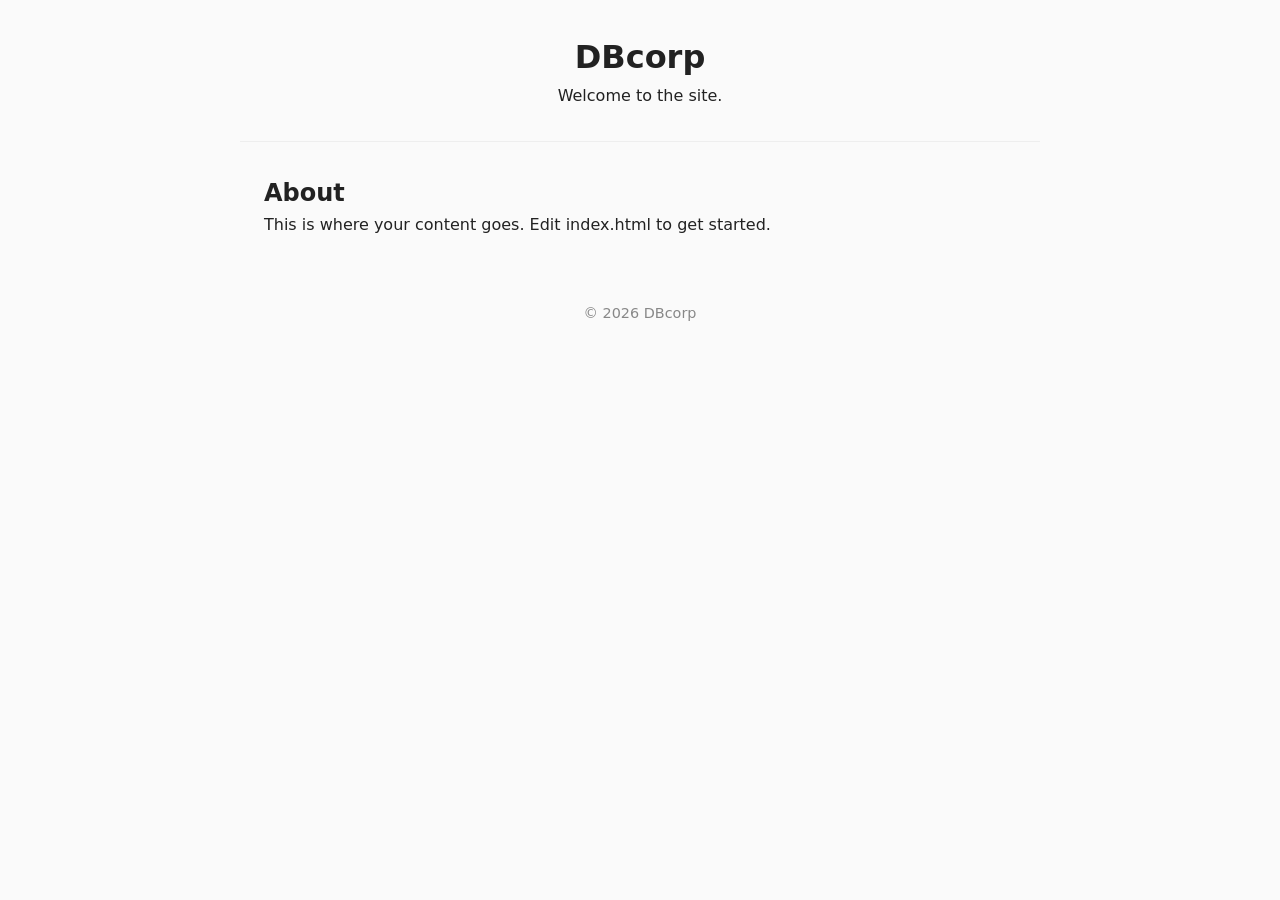
==== index.html @ d7e611d2 "Initial site scaffold" ====
<!DOCTYPE html>
<html lang="en">
<head>
  <meta charset="UTF-8">
  <meta name="viewport" content="width=device-width, initial-scale=1.0">
  <title>DBcorp</title>
  <link rel="stylesheet" href="style.css">
</head>
<body>
  <header>
    <h1>DBcorp</h1>
    <p>Welcome to the site.</p>
  </header>

  <main>
    <section>
      <h2>About</h2>
      <p>This is where your content goes. Edit index.html to get started.</p>
    </section>
  </main>

  <footer>
    <p>&copy; 2026 DBcorp</p>
  </footer>

  <script src="script.js"></script>
</body>
</html>
---- style.css ----
* {
  box-sizing: border-box;
  margin: 0;
  padding: 0;
}

body {
  font-family: system-ui, -apple-system, sans-serif;
  line-height: 1.6;
  color: #222;
  background: #fafafa;
}

header, main, footer {
  max-width: 800px;
  margin: 0 auto;
  padding: 2rem 1.5rem;
}

header {
  text-align: center;
  border-bottom: 1px solid #eee;
}

footer {
  text-align: center;
  color: #888;
  font-size: 0.9rem;
}
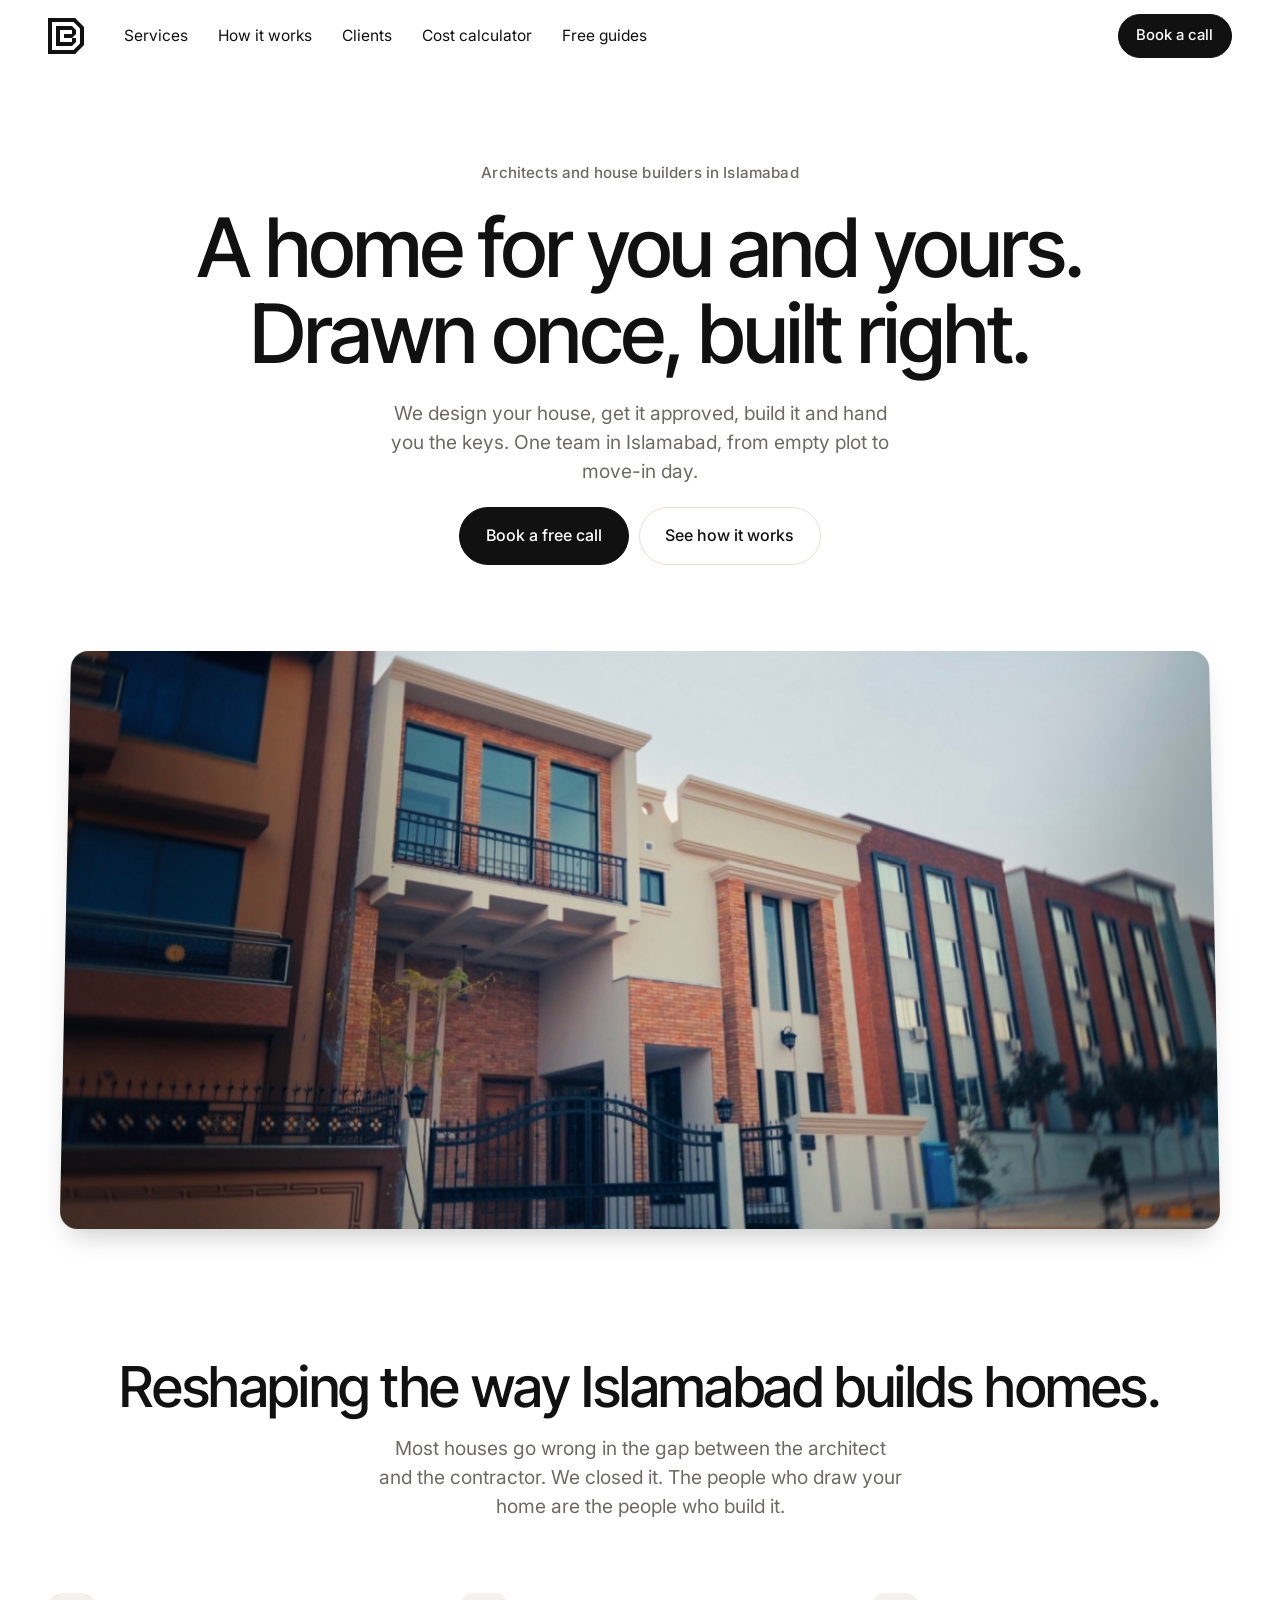
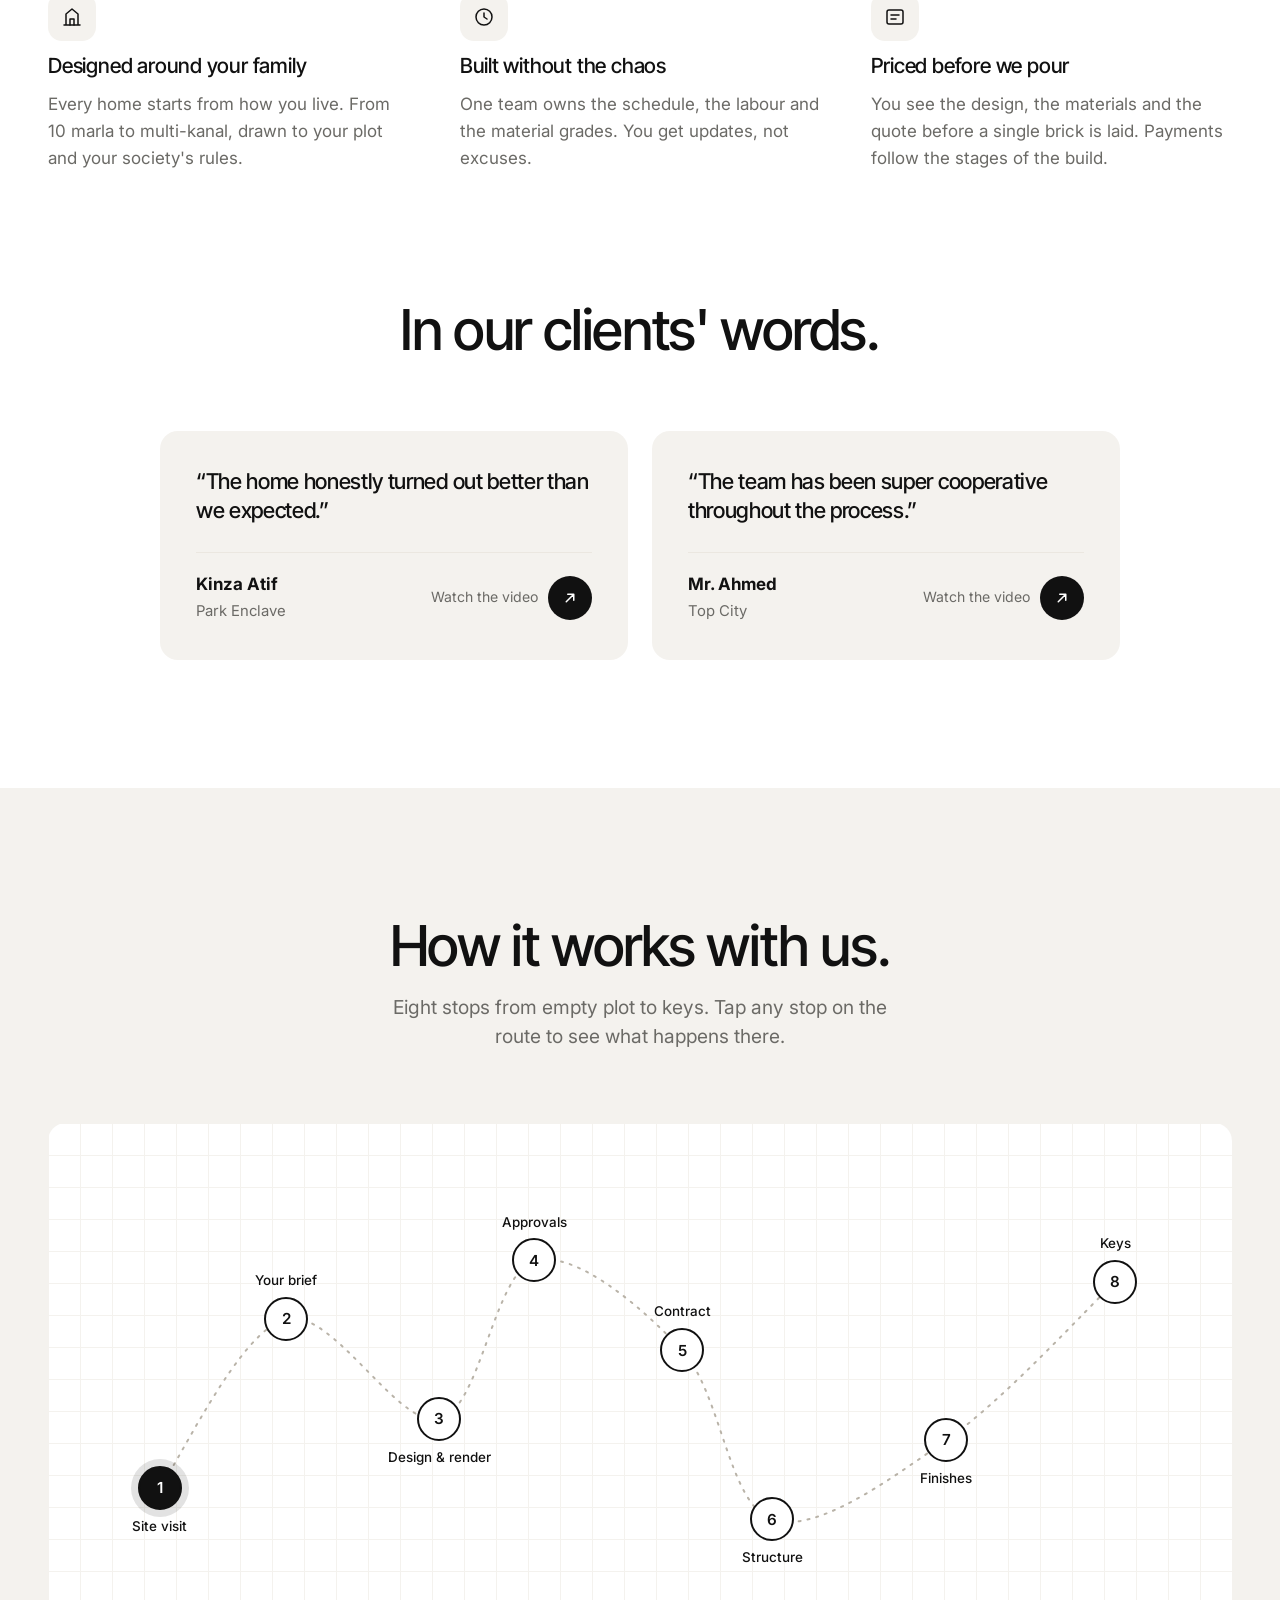
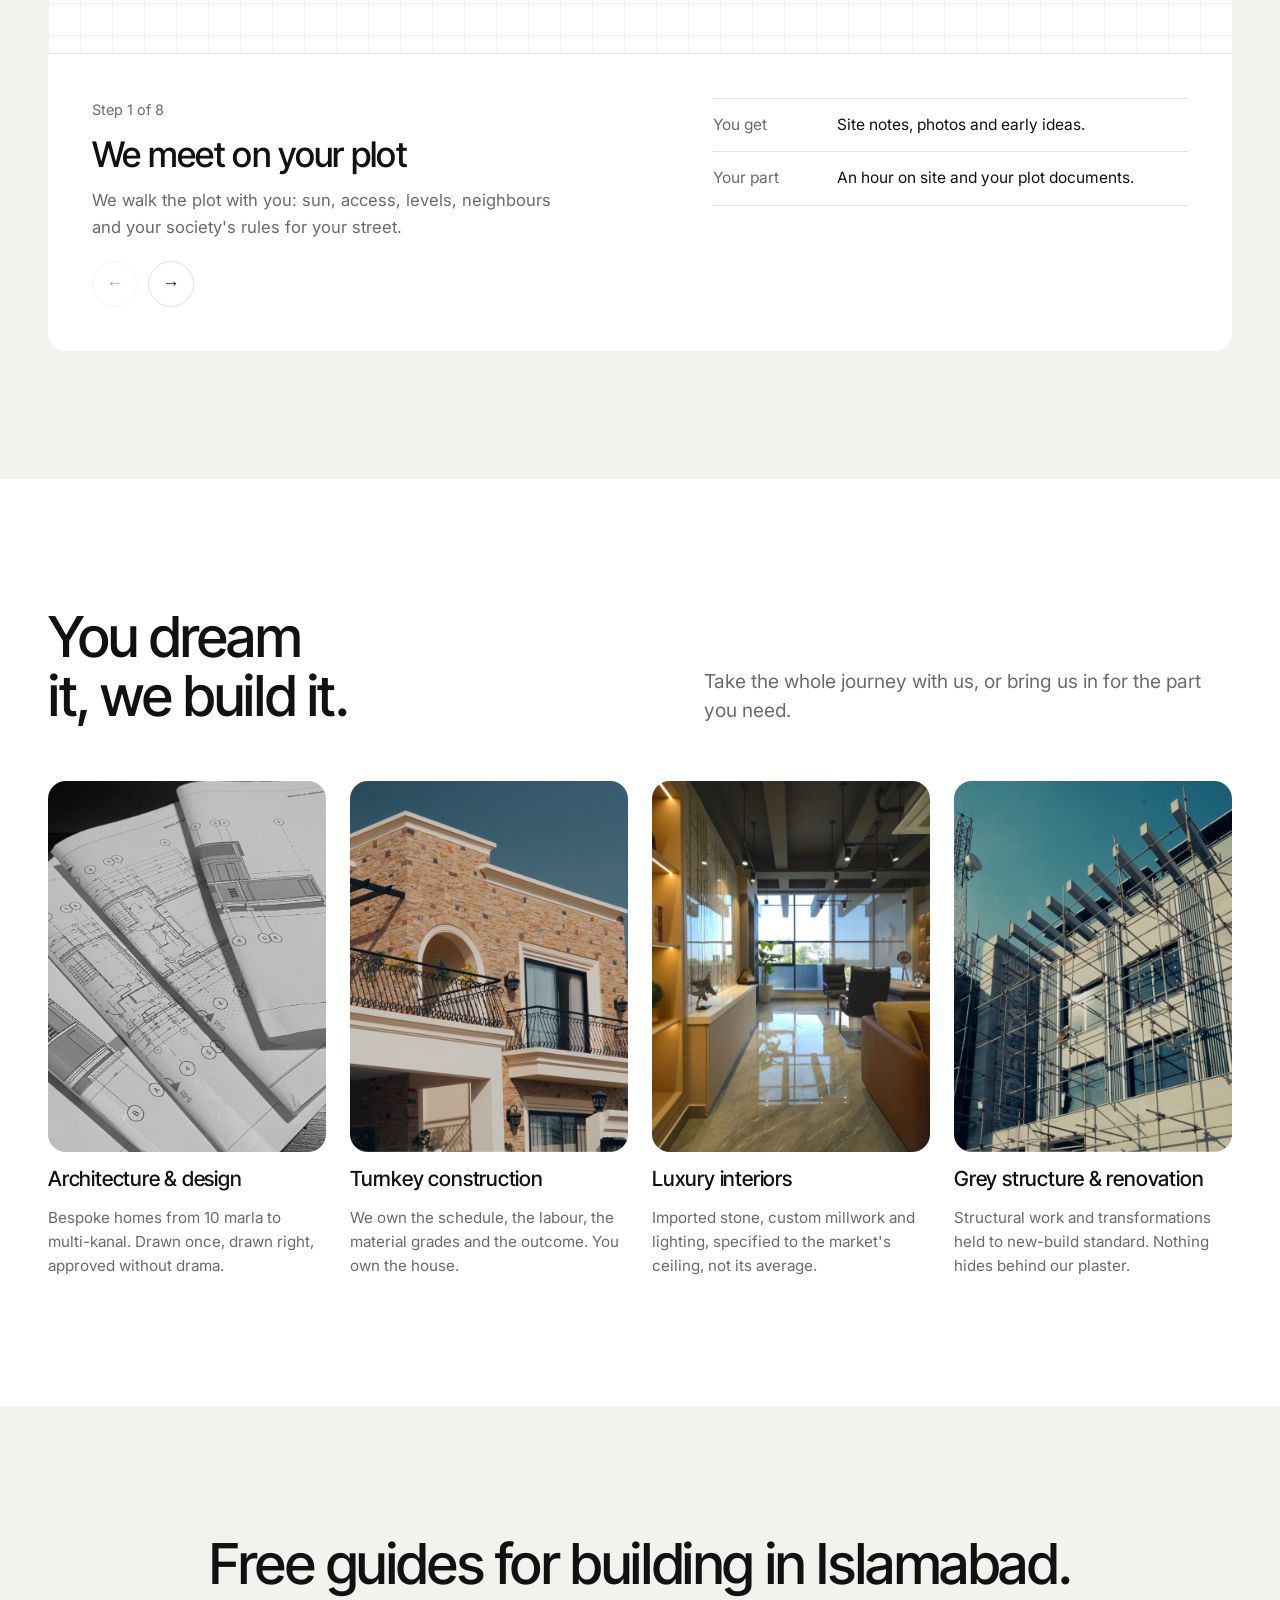
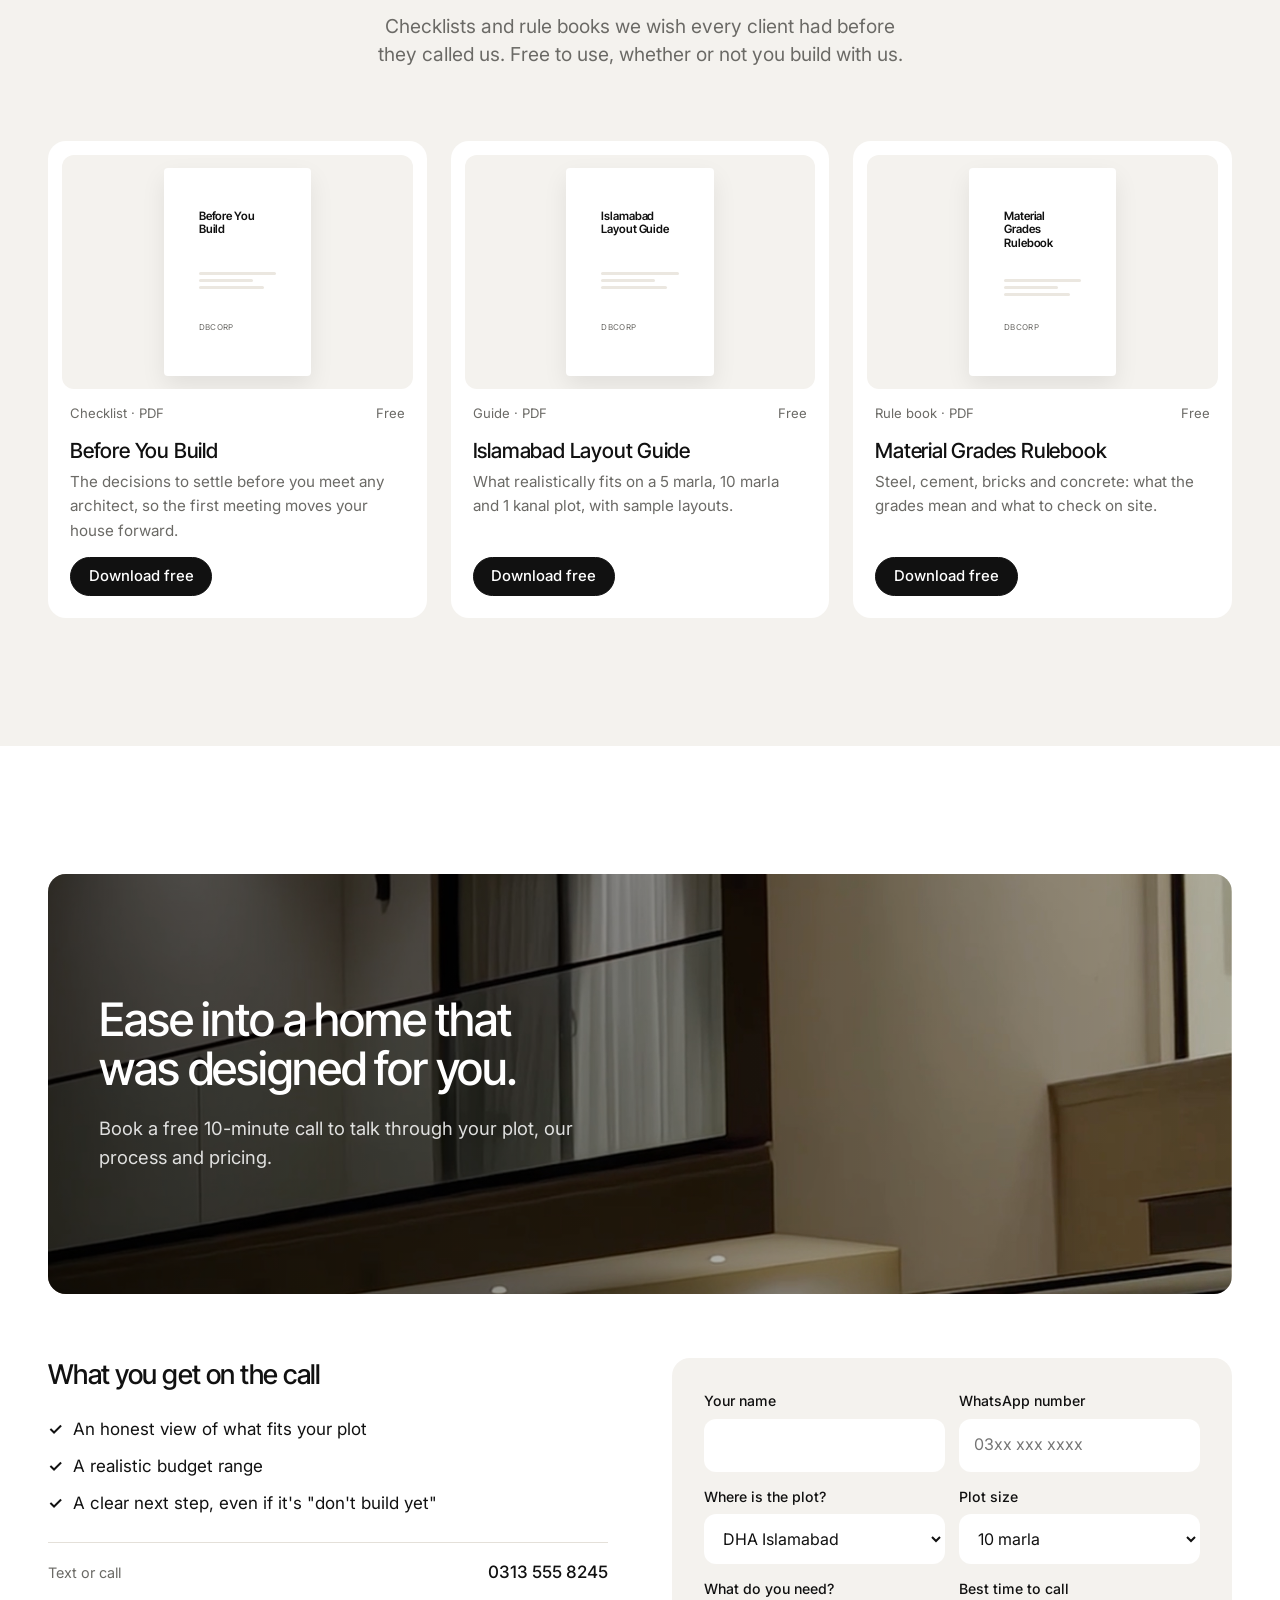
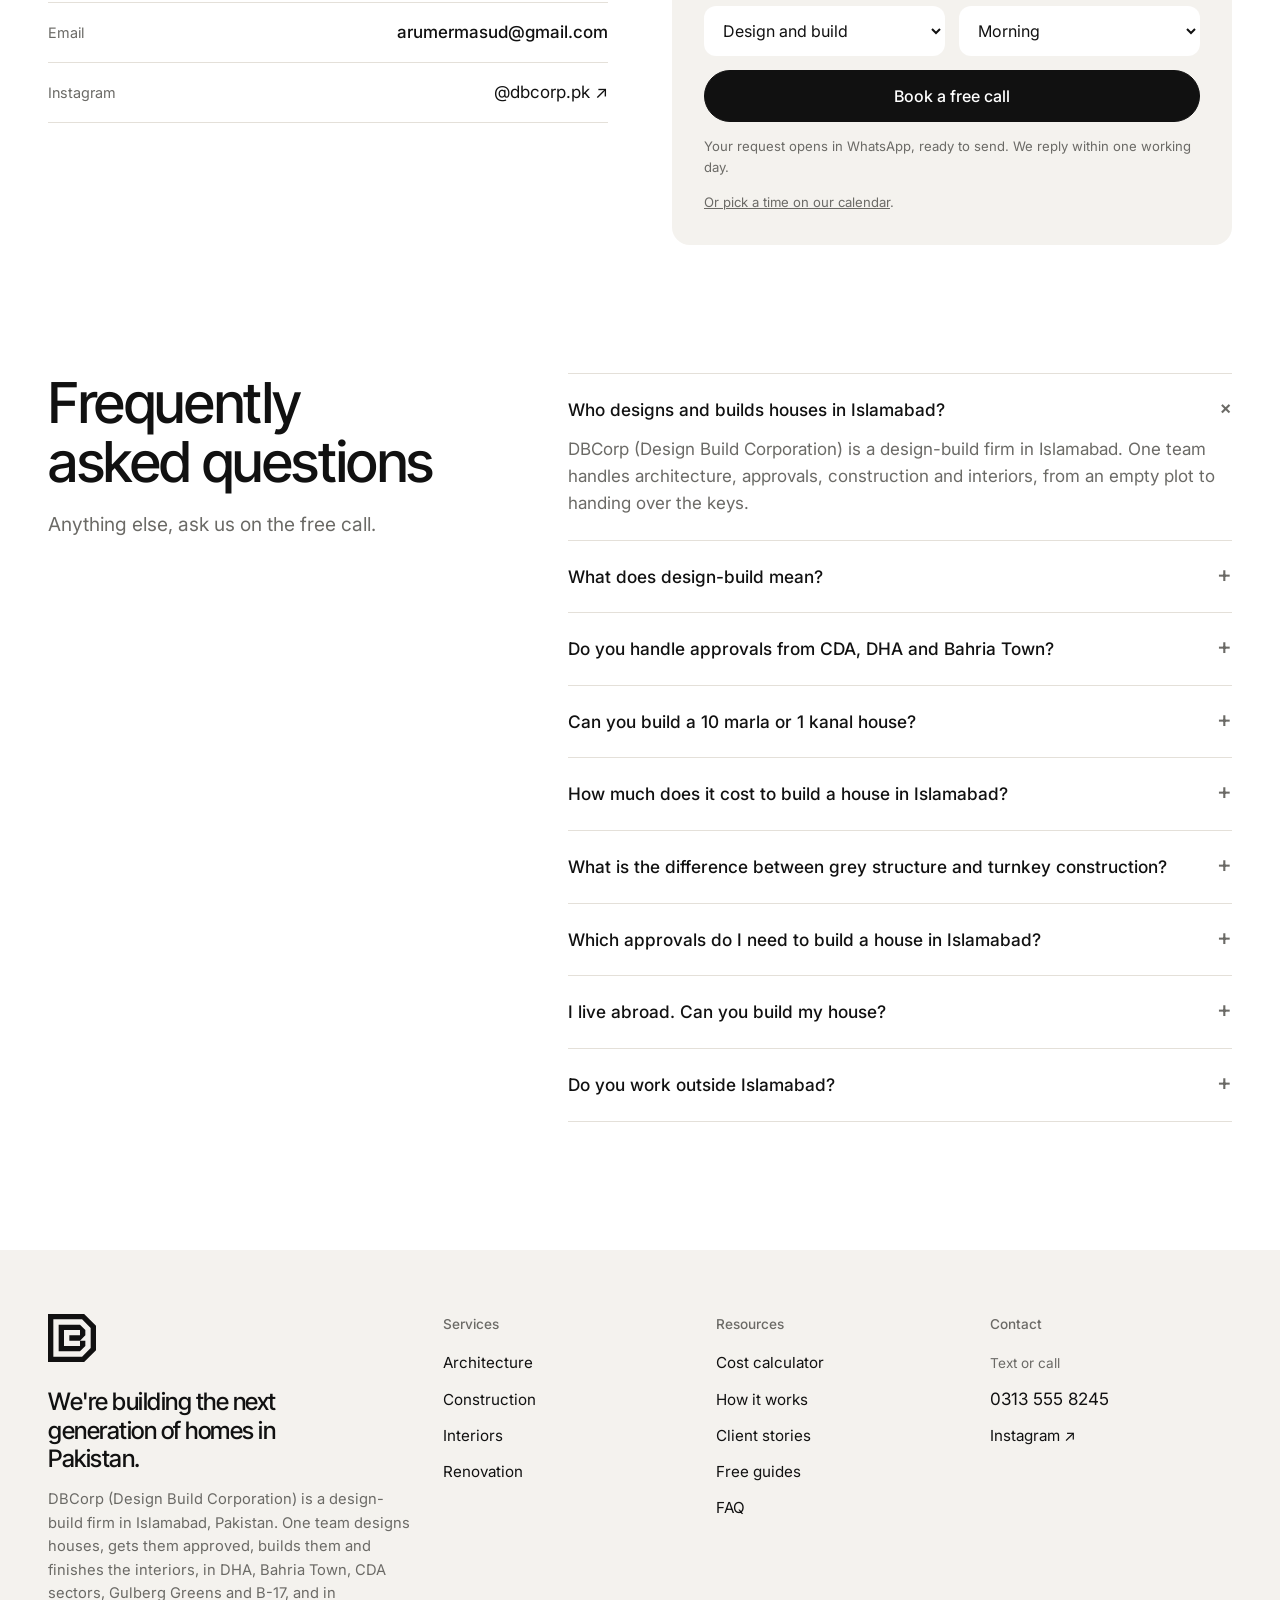
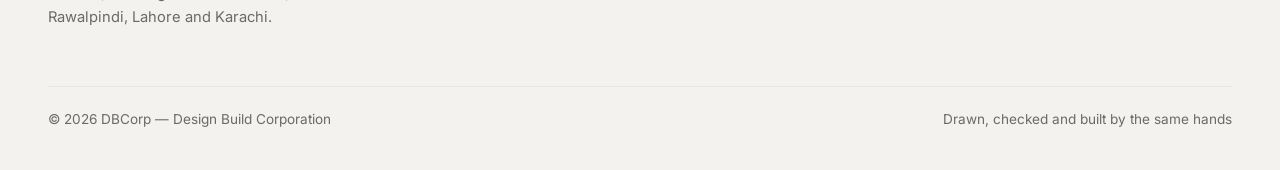
==== commit 9a8f55e8: "Replace scaffold with DBCorp site, cost calculator and SEO files - Landing page: hero with Book a fr" ====
--- a/index.html
+++ b/index.html
@@ -1,28 +1,897 @@
-<!DOCTYPE html>
-<html lang="en">
+<!doctype html>
+<html lang="en-PK">
 <head>
-  <meta charset="UTF-8">
-  <meta name="viewport" content="width=device-width, initial-scale=1.0">
-  <title>DBcorp</title>
-  <link rel="stylesheet" href="style.css">
+<meta charset="utf-8">
+<meta name="viewport" content="width=device-width, initial-scale=1, viewport-fit=cover">
+<title>Architects &amp; House Construction in Islamabad | DBCorp Design Build</title>
+<meta name="description" content="DBCorp designs, approves and builds homes in Islamabad: DHA, Bahria Town, E &amp; F sectors, Gulberg and B-17. Architecture, turnkey construction and interiors. Book a free 10-minute call.">
+<link rel="canonical" href="https://dbcorp.pk/">
+<meta name="robots" content="index, follow, max-image-preview:large">
+<meta name="geo.region" content="PK-IS"><meta name="geo.placename" content="Islamabad">
+<meta property="og:type" content="website"><meta property="og:site_name" content="DBCorp — Design Build Corporation">
+<meta property="og:title" content="Architects &amp; Home Builders in Islamabad | DBCorp">
+<meta property="og:description" content="One team designs your home, gets it approved, builds it and hands you the keys. Book a free 10-minute call.">
+<meta property="og:url" content="https://dbcorp.pk/"><meta property="og:image" content="https://dbcorp.pk/images/hero.jpg"><meta property="og:image:width" content="2400"><meta property="og:image:height" content="1343">
+<link rel="icon" href="favicon.svg?v=2" type="image/svg+xml">
+<link rel="icon" href="images/favicon-32.png?v=2" type="image/png" sizes="32x32">
+<link rel="apple-touch-icon" href="images/apple-touch-icon.png?v=2">
+<meta name="theme-color" content="#FFFFFF">
+<meta property="og:locale" content="en_PK"><meta property="og:image:alt" content="A newly built two-storey brick home in Islamabad by DBCorp"><meta name="twitter:card" content="summary_large_image">
+
+<link rel="preconnect" href="https://fonts.googleapis.com">
+<link rel="preconnect" href="https://fonts.gstatic.com" crossorigin>
+<link rel="stylesheet" href="https://fonts.googleapis.com/css2?family=Inter+Tight:wght@400;500;600&family=Inter:wght@400;500&display=swap">
+<style>
+/* Single light look, like the Type Five reference. Colours set explicitly. */
+:root{
+  color-scheme:light;
+  --bg:#FFFFFF; --stone:#F4F2EE; --stone-2:#EBE7E0; --ink:#111111; --muted:#6B6A66; --line:#E4E0D9;
+  --head:"Inter Tight","Helvetica Neue",Arial,sans-serif;
+  --body:"Inter","Helvetica Neue",Arial,sans-serif;
+  --r:18px; --wrap:1280px;
+}
+*{box-sizing:border-box}
+[hidden]{display:none!important}
+html{scroll-behavior:smooth}
+@media (prefers-reduced-motion:reduce){html{scroll-behavior:auto}*{transition:none!important;animation:none!important}}
+body{margin:0;background:var(--bg);color:var(--ink);font-family:var(--body);font-size:17px;line-height:1.6;-webkit-font-smoothing:antialiased}
+a{color:inherit}
+:focus-visible{outline:2px solid var(--ink);outline-offset:3px}
+[tabindex="-1"]:focus{outline:none}
+.wrap{max-width:var(--wrap);margin-inline:auto;padding-inline:clamp(16px,4vw,48px)}
+h1,h2,h3{font-family:var(--head);font-weight:500;letter-spacing:-.025em;line-height:1.05;margin:0;text-wrap:balance}
+h1,.h1{font-size:clamp(2.6rem,6.4vw,5.2rem)}
+.h1{font-family:var(--head);font-weight:500;letter-spacing:-.025em;line-height:1.05;margin:0;text-wrap:balance}
+h1.eyebrow{font-family:var(--body);font-size:.95rem;letter-spacing:.01em;line-height:1.4;color:var(--muted)}
+h2{font-size:clamp(2rem,4.4vw,3.6rem)}
+h3{font-size:1.3rem;letter-spacing:-.01em;line-height:1.25}
+p{margin:0}
+.sub{font-size:clamp(1.05rem,1.5vw,1.3rem);color:var(--muted);line-height:1.5;max-width:44ch}
+.center{text-align:center;margin-inline:auto}
+section{padding-block:clamp(72px,10vw,140px)}
+
+.btn{display:inline-flex;align-items:center;justify-content:center;gap:.5rem;font-family:var(--body);font-weight:500;font-size:1rem;padding:.95rem 1.6rem;border-radius:999px;border:1px solid var(--ink);background:var(--ink);color:#fff;text-decoration:none;cursor:pointer;transition:opacity .15s,transform .15s}
+.btn:hover{opacity:.86}
+.btn.light{background:#fff;color:var(--ink);border-color:#fff}
+.btn.line{background:transparent;color:var(--ink);border-color:var(--line)}
+.btn.small{padding:.6rem 1.1rem;font-size:.93rem}
+.arrow-link{display:inline-flex;gap:.45rem;align-items:center;font-weight:500;text-decoration:none;border-bottom:1px solid var(--ink);padding-bottom:2px}
+
+/* nav */
+.nav{position:sticky;top:env(safe-area-inset-top,0px);z-index:50;background:rgba(255,255,255,.92);backdrop-filter:blur(12px)}
+.nav .wrap{display:flex;align-items:center;gap:40px;height:72px}
+.logo{display:inline-flex;text-decoration:none}
+.logo img{display:block;width:36px;height:36px}
+footer .logo img{width:48px;height:48px}
+.sr-only{position:absolute;width:1px;height:1px;padding:0;margin:-1px;overflow:hidden;clip:rect(0,0,0,0);white-space:nowrap;border:0}
+.nav ul{list-style:none;display:flex;gap:30px;margin:0;padding:0;flex:1}
+.nav ul a{text-decoration:none;font-size:.97rem}
+.nav ul a:hover{color:var(--muted)}
+.nav .right{margin-left:auto;display:flex;gap:10px;align-items:center}
+.menu-btn{display:none;background:none;border:1px solid var(--line);border-radius:999px;padding:.55rem 1rem;font:inherit;font-size:.93rem;color:var(--ink);cursor:pointer}
+@media (max-width:900px){
+  .nav ul{display:none;position:absolute;left:0;right:0;top:72px;flex-direction:column;gap:0;background:#fff;padding:8px clamp(16px,4vw,48px) 24px;border-bottom:1px solid var(--line)}
+  .nav ul.open{display:flex}
+  .nav ul a{display:block;padding:12px 0;font-size:1.15rem}
+  .menu-btn{display:inline-block}
+  .nav .right .btn{display:none}
+}
+
+/* photo frames */
+.photo{position:relative;border-radius:var(--r);overflow:hidden;background:var(--stone);width:100%;max-width:100%}
+.photo svg,.photo img{position:absolute;inset:0;width:100%;height:100%;display:block;object-fit:cover}
+
+/* hero */
+.hero{padding-block:clamp(48px,7vw,96px) 0}
+.hero .hero-copy{display:grid;gap:22px;justify-items:center;text-align:center}
+.hero-ctas{display:flex;gap:10px;flex-wrap:wrap;justify-content:center}
+.hero .photo{aspect-ratio:16/8;margin-top:clamp(40px,6vw,72px)}
+@media (max-width:640px){.hero .photo{aspect-ratio:4/5}}
+/* hero photo: a slight lean-back that settles flat, with slow parallax inside. Armed by JS (.tilt) */
+.hero .wrap{perspective:2000px}
+.hero .photo.tilt{transform-origin:50% 100%;transform:rotateX(var(--rx,0deg)) scale(var(--s,1));will-change:transform;
+  box-shadow:0 calc(var(--sh,0) * 30px) calc(var(--sh,0) * 60px) calc(var(--sh,0) * -24px) rgba(0,0,0,.25)}
+.hero .photo.tilt img{transform:scale(1.1) translate3d(0,var(--py,0px),0);will-change:transform}
+
+/* section heads + features */
+.head{display:grid;gap:18px;justify-items:center;text-align:center;margin-bottom:clamp(40px,6vw,72px)}
+.feats{display:grid;grid-template-columns:repeat(3,1fr);gap:clamp(28px,4vw,64px)}
+.feat{display:grid;gap:12px;align-content:start}
+.feat .ic{width:48px;height:48px;border-radius:14px;background:var(--stone);display:grid;place-items:center}
+.feat .ic svg{width:24px;height:24px;stroke:var(--ink);fill:none;stroke-width:1.5;stroke-linecap:round;stroke-linejoin:round}
+.feat p{color:var(--muted)}
+@media (max-width:760px){.feats{grid-template-columns:1fr}}
+
+/* testimonials */
+.tq{display:grid;grid-template-columns:repeat(2,1fr);max-width:960px;margin-inline:auto;gap:clamp(16px,2vw,24px)}
+.t{margin:0;background:var(--stone);border-radius:var(--r);padding:clamp(24px,3vw,36px);display:grid;gap:28px;grid-template-rows:1fr auto}
+.t blockquote{margin:0;font-family:var(--head);font-weight:500;font-size:clamp(1.2rem,1.7vw,1.45rem);line-height:1.3;letter-spacing:-.015em}
+.t figcaption{display:flex;justify-content:space-between;align-items:center;gap:16px;border-top:1px solid var(--stone-2);padding-top:18px}
+.t figcaption div{display:grid;gap:2px}
+.t figcaption span{color:var(--muted);font-size:.93rem}
+.watch{display:inline-flex;align-items:center;gap:10px;text-decoration:none;flex:none}
+.watch em{font-style:normal;font-size:.88rem;color:var(--muted);transition:color .2s}
+.watch i{width:44px;height:44px;border-radius:99px;background:var(--ink);display:grid;place-items:center;transition:transform .45s cubic-bezier(.22,1,.36,1)}
+.watch svg{width:18px;height:18px;fill:none;stroke:#fff;stroke-width:2;stroke-linecap:round;stroke-linejoin:round;transition:transform .45s cubic-bezier(.22,1,.36,1)}
+@media (hover:hover){.watch:hover em{color:var(--ink)}.watch:hover i{transform:scale(1.08)}.watch:hover svg{transform:translate(2px,-2px)}}
+@media (max-width:420px){.watch em{display:none}}
+.fill{color:var(--muted);font-style:italic}
+@media (max-width:700px){.tq{grid-template-columns:1fr}}
+
+/* how it works: route map */
+.how{background:var(--stone)}
+.journey{border-radius:var(--r);overflow:hidden;background-color:#fff;background-image:linear-gradient(var(--stone) 1px,transparent 1px),linear-gradient(90deg,var(--stone) 1px,transparent 1px);background-size:32px 32px}
+.jmap{position:relative;margin:clamp(28px,4vw,48px) clamp(28px,5vw,64px) 0}
+.jmap svg{position:absolute;inset:0;width:100%;height:100%;overflow:visible}
+.leg{fill:none;stroke:#B9B3A8;stroke-width:2;stroke-dasharray:2 7;stroke-linecap:round;vector-effect:non-scaling-stroke;transition:stroke .3s}
+.leg.done{stroke:var(--ink);stroke-width:3;stroke-dasharray:none}
+.pin{position:absolute;width:44px;height:44px;margin:-22px 0 0 -22px;border-radius:99px;border:2px solid var(--ink);background:#fff;color:var(--ink);font:600 .95rem var(--body);cursor:pointer;padding:0;transition:background .2s,color .2s,box-shadow .2s}
+.pin.done,.pin[aria-current="step"]{background:var(--ink);color:#fff}
+.pin[aria-current="step"]{box-shadow:0 0 0 7px rgba(17,17,17,.12)}
+.pin .pl{position:absolute;width:120px;left:50%;transform:translateX(-50%);font:500 .84rem/1.25 var(--body);color:var(--ink);text-align:center}
+.pin .pl.below{top:calc(100% + 10px)}
+.pin .pl.above{bottom:calc(100% + 10px)}
+.pin .pl.right{left:calc(100% + 12px);top:50%;transform:translateY(-50%);text-align:left}
+.pin .pl.left{left:auto;right:calc(100% + 12px);top:50%;transform:translateY(-50%);text-align:right}
+.pin .pl em{display:block;font-style:normal;font-size:.72rem;color:var(--muted)}
+.jcard{display:grid;grid-template-columns:1.2fr 1fr;gap:clamp(24px,4vw,56px);align-items:start;margin-top:clamp(24px,3vw,40px);padding:clamp(24px,3.5vw,44px);background:#fff;border-top:1px solid var(--line)}
+.jcard .info{display:grid;gap:14px;align-content:start}
+.jcard .step{font-size:.9rem;color:var(--muted)}
+.jcard h3{font-size:clamp(1.6rem,2.8vw,2.2rem);letter-spacing:-.02em;line-height:1.1}
+.jcard .desc{color:var(--muted);font-size:1.04rem;max-width:46ch}
+.kv{display:grid;gap:0;border-top:1px solid var(--line)}
+.kv div{display:grid;grid-template-columns:110px 1fr;gap:14px;padding:14px 0;border-bottom:1px solid var(--line);font-size:.97rem}
+.kv span{color:var(--muted)}
+.stage-nav{display:flex;gap:10px;align-items:center;margin-top:6px;flex-wrap:wrap}
+.round{width:46px;height:46px;border-radius:99px;border:1px solid var(--line);background:#fff;cursor:pointer;font-size:1.1rem;color:var(--ink)}
+.round:disabled{opacity:.35;cursor:default}
+@media (max-width:760px){.jcard{grid-template-columns:1fr}}
+
+/* services */
+.svc-head{display:flex;justify-content:space-between;align-items:end;gap:24px;flex-wrap:wrap;margin-bottom:clamp(32px,5vw,56px)}
+.svc{display:grid;grid-template-columns:repeat(4,1fr);gap:clamp(16px,2vw,24px)}
+.svc a{display:grid;gap:14px;text-decoration:none;align-content:start;transition:transform .6s cubic-bezier(.22,1,.36,1)}
+.svc .photo{transition:box-shadow .6s cubic-bezier(.22,1,.36,1)}
+.svc .photo img{transition:transform 1.4s cubic-bezier(.22,1,.36,1)}
+.svc h3{transition:transform .6s cubic-bezier(.22,1,.36,1)}
+@media (hover:hover){
+  .svc a:hover{transform:translateY(-6px)}
+  .svc a:hover .photo{box-shadow:0 22px 40px -24px rgba(0,0,0,.35)}
+  .svc a:hover .photo img{transform:scale(1.06)}
+  .svc a:hover h3{transform:translateX(4px)}
+}
+/* staggered reveal: only armed once JS adds .reveal, so content never hides without JS */
+.svc.reveal a{opacity:0;transform:translateY(28px);transition:opacity .9s cubic-bezier(.22,1,.36,1) var(--d,0s),transform .9s cubic-bezier(.22,1,.36,1) var(--d,0s)}
+.svc.reveal a .photo img{transform:scale(1.12)}
+.svc.reveal.in a{opacity:1;transform:none}
+.svc.reveal.in a .photo img{transform:scale(1);transition-delay:var(--d,0s)}
+@media (hover:hover){.svc.reveal.in a:hover{transform:translateY(-6px);transition-delay:0s}.svc.reveal.in a:hover .photo img{transform:scale(1.06);transition-delay:0s}}
+.svc .photo{aspect-ratio:3/4}
+.svc p{color:var(--muted);font-size:.95rem}
+@media (max-width:960px){.svc{grid-template-columns:1fr 1fr}}
+@media (max-width:520px){.svc{grid-template-columns:1fr}.svc .photo{aspect-ratio:4/3}}
+
+/* guides */
+.guides{background:var(--stone)}
+.g-grid{display:grid;grid-template-columns:repeat(3,1fr);gap:clamp(16px,2vw,24px)}
+@media (max-width:960px){.g-grid{grid-template-columns:1fr 1fr}}
+@media (max-width:600px){.g-grid{grid-template-columns:1fr}}
+.g{background:#fff;border-radius:var(--r);padding:14px 14px 22px;display:grid;gap:14px;grid-template-rows:auto auto 1fr auto}
+.g .cover{aspect-ratio:3/2;border-radius:12px;background:var(--stone);display:grid;place-items:center;overflow:hidden}
+.g .doc{width:42%;aspect-ratio:1/1.414;background:#fff;border-radius:4px;box-shadow:0 10px 24px rgba(0,0,0,.08);padding:12% 10%;display:grid;align-content:space-between}
+.g .doc b{font-family:var(--head);font-weight:600;font-size:.72rem;line-height:1.15;letter-spacing:-.01em}
+.g .doc i{display:block;height:3px;background:var(--stone-2);border-radius:2px;margin-top:4px}
+.g .doc small{font-size:.5rem;color:var(--muted);letter-spacing:.04em}
+.g .meta{display:flex;justify-content:space-between;font-size:.82rem;color:var(--muted);padding-inline:8px}
+.g .body{display:grid;gap:6px;padding-inline:8px;align-content:start}
+.g .body p{color:var(--muted);font-size:.95rem}
+.g .btn{margin-inline:8px;justify-self:start}
+
+/* faq */
+.faq{display:grid;grid-template-columns:1fr 1.5fr;gap:clamp(32px,6vw,96px)}
+@media (max-width:860px){.faq{grid-template-columns:1fr}}
+details{border-top:1px solid var(--line);padding:22px 0}
+details:last-child{border-bottom:1px solid var(--line)}
+summary{cursor:pointer;list-style:none;display:flex;justify-content:space-between;gap:16px;font-weight:500;font-size:1.08rem}
+summary::-webkit-details-marker{display:none}
+summary::after{content:"+";font-size:1.4rem;line-height:1;color:var(--muted);flex:none}
+details[open] summary::after{content:"−"}
+details p{color:var(--muted);margin-top:12px;max-width:60ch}
+/* faq motion: armed only once JS adds .faq-anim, so answers never hide without JS */
+#faq.faq-anim details summary::after{content:"+";transition:transform .55s cubic-bezier(.22,1,.36,1)}
+#faq.faq-anim details.on summary::after{transform:rotate(45deg)}
+#faq.faq-anim details p{transition:opacity .45s ease .08s,transform .6s cubic-bezier(.22,1,.36,1) .04s}
+#faq.faq-anim details:not(.on) p{opacity:0;transform:translateY(-8px)}
+#faq.faq-anim summary{transition:color .2s}
+@media (hover:hover){#faq.faq-anim summary:hover{color:var(--muted)}}
+#faq.faq-anim.reveal details{opacity:0;transform:translateY(18px);transition:opacity .8s cubic-bezier(.22,1,.36,1) var(--d,0s),transform .8s cubic-bezier(.22,1,.36,1) var(--d,0s)}
+#faq.faq-anim.reveal.in details{opacity:1;transform:none}
+
+/* booking */
+/* statement over photo */
+.statement{position:relative;border-radius:var(--r);overflow:hidden;aspect-ratio:16/8;display:flex;align-items:flex-end}
+.statement::after{content:"";position:absolute;inset:0;background:linear-gradient(180deg,rgba(0,0,0,0) 20%,rgba(0,0,0,.65))}
+.statement .over{position:relative;z-index:1;padding:clamp(22px,4vw,56px);display:grid;gap:22px;color:#fff;max-width:900px}
+.statement h2{font-size:clamp(1.7rem,3.6vw,3rem)}
+@media (max-width:700px){.statement{aspect-ratio:4/5}}
+.final .statement{aspect-ratio:auto;min-height:420px}
+.final .statement::after{background:linear-gradient(90deg,rgba(0,0,0,.6),rgba(0,0,0,.1))}
+.book-card{background:#fff;color:var(--ink);border-radius:var(--r);padding:clamp(22px,3vw,32px);display:grid;gap:14px}
+.book-grid{display:grid;grid-template-columns:1fr 1fr;gap:clamp(28px,5vw,72px);align-items:start;margin-top:clamp(40px,6vw,64px)}
+@media (max-width:900px){.book-grid{grid-template-columns:1fr}}
+.contact{display:grid;gap:0}
+.contact div{display:flex;justify-content:space-between;align-items:center;gap:12px;padding:16px 0;border-bottom:1px solid var(--line);flex-wrap:wrap}
+.contact div:first-child{border-top:1px solid var(--line)}
+.contact span{color:var(--muted);font-size:.9rem}
+.contact strong{font-weight:500;user-select:all}
+.contact a{text-decoration:none}
+.contact a:hover strong{text-decoration:underline}
+.checks{list-style:none;padding:0;margin:0;display:grid;gap:10px}
+.checks li{display:flex;gap:10px}
+.checks li::before{content:"✓";font-weight:600}
+
+/* forms */
+form{display:grid;gap:14px}
+.field{display:grid;gap:6px}
+.field label{font-size:.88rem;font-weight:500}
+.hint{font-size:.8rem;color:var(--muted)}
+input,select{font:inherit;font-size:1rem;color:var(--ink);background:var(--stone);border:1px solid transparent;border-radius:12px;padding:.8rem .9rem;width:100%}
+input:focus,select:focus{outline:2px solid var(--ink);outline-offset:0}
+.two{display:grid;grid-template-columns:1fr 1fr;gap:14px}
+@media (max-width:520px){.two{grid-template-columns:1fr}}
+.check{display:flex;gap:10px;align-items:flex-start;font-size:.88rem;color:var(--muted)}
+.check input{width:auto;margin-top:4px}
+.err{color:#B3261E;font-size:.87rem}
+.note{font-size:.82rem;color:var(--muted)}
+#calendar{scroll-margin-top:96px}
+#calendly{width:100%;min-width:0;height:700px;border-radius:calc(var(--r) - 4px);overflow:hidden;background:#fff}
+@media (max-width:600px){#calendly{height:760px}}
+.ok{width:52px;height:52px;border-radius:99px;background:var(--stone);display:grid;place-items:center;font-size:1.4rem}
+
+/* modal */
+.modal{position:fixed;inset:0;z-index:100;display:grid;place-items:center;padding:16px;background:rgba(17,17,17,.45)}
+.dialog{width:min(500px,100%);max-height:calc(100% - 32px);overflow:auto;background:#fff;border-radius:22px;padding:clamp(22px,4vw,32px);display:grid;gap:18px}
+.dialog .top{display:flex;justify-content:space-between;gap:12px;align-items:start}
+.x{background:var(--stone);border:0;border-radius:99px;width:38px;height:38px;font-size:1.2rem;cursor:pointer;flex:none;color:var(--ink)}
+.bars{display:flex;gap:6px}.bars i{flex:1;height:3px;border-radius:3px;background:var(--line)}.bars i.on{background:var(--ink)}
+
+/* footer */
+footer{background:var(--stone);padding-block:64px 40px}
+.foot{display:grid;grid-template-columns:1.5fr repeat(3,1fr);gap:32px}
+.foot h4{font-size:.85rem;font-weight:500;color:var(--muted);margin:0 0 14px}
+.foot ul{list-style:none;margin:0;padding:0;display:grid;gap:9px}
+.foot a{text-decoration:none;font-size:.95rem}
+.foot a:hover{color:var(--muted)}
+.tag{font-family:var(--head);font-size:1.5rem;font-weight:500;letter-spacing:-.02em;line-height:1.2;max-width:18ch;margin-top:18px}
+.legal{display:flex;justify-content:space-between;gap:12px;flex-wrap:wrap;margin-top:56px;padding-top:22px;border-top:1px solid var(--stone-2);font-size:.85rem;color:var(--muted)}
+@media (max-width:960px){.foot{grid-template-columns:1fr 1fr}.foot>div:first-child{grid-column:1/-1}}
+
+.mcta{display:none}
+@media (max-width:760px){
+  .mcta{display:flex;position:fixed;left:0;right:0;bottom:0;z-index:40;gap:10px;padding:10px 16px calc(10px + env(safe-area-inset-bottom,0px));background:rgba(255,255,255,.95);border-top:1px solid var(--line)}
+  .mcta .btn{flex:1;padding:.8rem 1rem}
+  footer{padding-bottom:110px}
+}
+</style>
+
+<!-- Structured data for Google + AI search. -->
+<script type="application/ld+json">
+{
+ "@context": "https://schema.org",
+ "@type": [
+  "GeneralContractor",
+  "ProfessionalService"
+ ],
+ "name": "DBCorp — Design Build Corporation",
+ "alternateName": "DBCorp",
+ "url": "https://dbcorp.pk/",
+ "image": "https://dbcorp.pk/images/hero.jpg",
+ "logo": "https://dbcorp.pk/images/logo-512.png",
+ "description": "Design-build firm in Islamabad: architecture, approvals, turnkey house construction, luxury interiors, grey structure and renovation. One team from plot to keys.",
+ "telephone": "+92-313-555-8245",
+ "email": "arumermasud@gmail.com",
+ "address": {
+  "@type": "PostalAddress",
+  "addressLocality": "Islamabad",
+  "addressRegion": "Islamabad Capital Territory",
+  "addressCountry": "PK"
+ },
+ "areaServed": [
+  {
+   "@type": "City",
+   "name": "Islamabad"
+  },
+  {
+   "@type": "City",
+   "name": "Rawalpindi"
+  },
+  {
+   "@type": "City",
+   "name": "Lahore"
+  },
+  {
+   "@type": "City",
+   "name": "Karachi"
+  },
+  {
+   "@type": "Place",
+   "name": "DHA Islamabad"
+  },
+  {
+   "@type": "Place",
+   "name": "Bahria Town Islamabad"
+  },
+  {
+   "@type": "Place",
+   "name": "Gulberg Greens"
+  },
+  {
+   "@type": "Place",
+   "name": "B-17 Multi Gardens"
+  }
+ ],
+ "knowsAbout": [
+  "Residential architecture",
+  "House construction",
+  "Turnkey construction",
+  "Interior design",
+  "Grey structure construction",
+  "Home renovation",
+  "Building approvals in Islamabad"
+ ],
+ "sameAs": [
+  "https://www.instagram.com/dbcorp.pk/"
+ ],
+ "@id": "https://dbcorp.pk/#business",
+ "contactPoint": {
+  "@type": "ContactPoint",
+  "telephone": "+92-313-555-8245",
+  "contactType": "customer service",
+  "areaServed": "PK",
+  "availableLanguage": [
+   "English",
+   "Urdu"
+  ]
+ },
+ "hasOfferCatalog": {
+  "@type": "OfferCatalog",
+  "name": "Design and build services",
+  "itemListElement": [
+   {
+    "@type": "Offer",
+    "itemOffered": {
+     "@type": "Service",
+     "name": "Architecture and design",
+     "description": "Bespoke house design from 10 marla to multi-kanal, drawn to the plot and the society's rules, with 3D renders.",
+     "areaServed": "Islamabad"
+    }
+   },
+   {
+    "@type": "Offer",
+    "itemOffered": {
+     "@type": "Service",
+     "name": "Building plan approvals",
+     "description": "Drawings prepared and submitted to CDA, DHA, Bahria Town or the governing society.",
+     "areaServed": "Islamabad"
+    }
+   },
+   {
+    "@type": "Offer",
+    "itemOffered": {
+     "@type": "Service",
+     "name": "Turnkey house construction",
+     "description": "Complete construction from foundation to finishes under one contract, with stage-linked payments.",
+     "areaServed": "Islamabad"
+    }
+   },
+   {
+    "@type": "Offer",
+    "itemOffered": {
+     "@type": "Service",
+     "name": "Luxury interiors",
+     "description": "Stone, millwork and lighting specified and installed by the same team.",
+     "areaServed": "Islamabad"
+    }
+   },
+   {
+    "@type": "Offer",
+    "itemOffered": {
+     "@type": "Service",
+     "name": "Grey structure and renovation",
+     "description": "Structural works and home renovations held to new-build standard.",
+     "areaServed": "Islamabad"
+    }
+   }
+  ]
+ }
+}
+</script>
+<script type="application/ld+json">
+{
+ "@context": "https://schema.org",
+ "@type": "WebSite",
+ "@id": "https://dbcorp.pk/#website",
+ "name": "DBCorp — Design Build Corporation",
+ "alternateName": "DBCorp",
+ "url": "https://dbcorp.pk/",
+ "inLanguage": "en-PK",
+ "publisher": {
+  "@id": "https://dbcorp.pk/#business"
+ }
+}
+</script>
+
+<script type="application/ld+json">
+{
+ "@context": "https://schema.org",
+ "@type": "FAQPage",
+ "mainEntity": [
+  {
+   "@type": "Question",
+   "name": "Who designs and builds houses in Islamabad?",
+   "acceptedAnswer": {
+    "@type": "Answer",
+    "text": "DBCorp (Design Build Corporation) is a design-build firm in Islamabad. One team handles architecture, approvals, construction and interiors, from an empty plot to handing over the keys."
+   }
+  },
+  {
+   "@type": "Question",
+   "name": "What does design-build mean?",
+   "acceptedAnswer": {
+    "@type": "Answer",
+    "text": "One firm both designs and builds your house under one contract. You deal with one team instead of an architect, a contractor and an interior designer separately, and nobody can blame someone else for a problem."
+   }
+  },
+  {
+   "@type": "Question",
+   "name": "Do you handle approvals from CDA, DHA and Bahria Town?",
+   "acceptedAnswer": {
+    "@type": "Answer",
+    "text": "Yes. We prepare the drawings and manage the submission to the authority that governs your plot."
+   }
+  },
+  {
+   "@type": "Question",
+   "name": "Can you build a 10 marla or 1 kanal house?",
+   "acceptedAnswer": {
+    "@type": "Answer",
+    "text": "Yes. We design and build homes from 10 marla plots up to multi-kanal estates."
+   }
+  },
+  {
+   "@type": "Question",
+   "name": "How much does it cost to build a house in Islamabad?",
+   "acceptedAnswer": {
+    "@type": "Answer",
+    "text": "It depends on plot size, covered area, your society's rules and the finish level you choose. Try our construction cost calculator for a quick estimate, or get a realistic range for your plot on the free 10-minute call."
+   }
+  },
+  {
+   "@type": "Question",
+   "name": "What is the difference between grey structure and turnkey construction?",
+   "acceptedAnswer": {
+    "@type": "Answer",
+    "text": "Grey structure is the foundation, columns, beams, slabs, brickwork, plaster and concealed pipes. Turnkey adds everything after that: flooring, doors and windows, bathrooms, kitchen, electrical fittings, paint and woodwork, so the house is ready to move into. We do both."
+   }
+  },
+  {
+   "@type": "Question",
+   "name": "Which approvals do I need to build a house in Islamabad?",
+   "acceptedAnswer": {
+    "@type": "Answer",
+    "text": "Your building plan (the map) must be approved before construction starts, by the authority that governs your plot: CDA for sectors such as E, F, G and I, or the society itself in DHA, Bahria Town and most private housing schemes. When the house is finished you apply for a completion certificate. We prepare the drawings and handle the submission."
+   }
+  },
+  {
+   "@type": "Question",
+   "name": "I live abroad. Can you build my house?",
+   "acceptedAnswer": {
+    "@type": "Answer",
+    "text": "Yes. One firm and one contract means one point of contact, and you can follow every stage of the build from wherever you are."
+   }
+  },
+  {
+   "@type": "Question",
+   "name": "Do you work outside Islamabad?",
+   "acceptedAnswer": {
+    "@type": "Answer",
+    "text": "We're based in Islamabad and also build in Rawalpindi, Lahore and Karachi."
+   }
+  }
+ ]
+}
+</script>
+
 </head>
 <body>
-  <header>
-    <h1>DBcorp</h1>
-    <p>Welcome to the site.</p>
-  </header>
-
-  <main>
-    <section>
-      <h2>About</h2>
-      <p>This is where your content goes. Edit index.html to get started.</p>
-    </section>
-  </main>
-
-  <footer>
-    <p>&copy; 2026 DBcorp</p>
-  </footer>
-
-  <script src="script.js"></script>
+<header class="nav">
+  <div class="wrap">
+    <a class="logo" href="#top"><img src="images/logo.svg" width="61" height="61" alt=""><span class="sr-only">DBCorp, home</span></a>
+    <ul id="menu">
+      <li><a href="#services">Services</a></li>
+      <li><a href="#how">How it works</a></li>
+      <li><a href="#stories">Clients</a></li>
+      <li><a href="construction-cost-calculator.html">Cost calculator</a></li>
+      <li><a href="#guides">Free guides</a></li>
+    </ul>
+    <div class="right">
+      <a class="btn small" href="#calendar">Book a call</a>
+      <button class="menu-btn" id="menuBtn" aria-expanded="false" aria-controls="menu">Menu</button>
+    </div>
+  </div>
+</header>
+
+<main id="top">
+
+<section class="hero">
+  <div class="wrap">
+    <div class="hero-copy">
+      <h1 class="eyebrow">Architects and house builders in Islamabad</h1>
+      <p class="h1">A home for you and yours.<br>Drawn once, built right.</p>
+      <p class="sub center">We design your house, get it approved, build it and hand you the keys. One team in Islamabad, from empty plot to move-in day.</p>
+      <div class="hero-ctas"><a class="btn" href="#calendar">Book a free call</a><a class="btn line" href="#how">See how it works</a></div>
+    </div>
+    <div class="photo"><img src="images/hero.jpg" width="2400" height="1343" alt="A newly built two-storey home with exposed brick, cream mouldings, a wrought-iron balcony and gate" style="object-position:50% 60%" fetchpriority="high"></div>
+  </div>
+</section>
+
+<section id="why">
+  <div class="wrap">
+    <div class="head">
+      <h2>Reshaping the way Islamabad builds homes.</h2>
+      <p class="sub center">Most houses go wrong in the gap between the architect and the contractor. We closed it. The people who draw your home are the people who build it.</p>
+    </div>
+    <div class="feats">
+      <div class="feat"><div class="ic"><svg viewBox="0 0 24 24"><path d="M4 20h16M6 20V9l6-5 6 5v11"/><path d="M10 20v-6h4v6"/></svg></div><h3>Designed around your family</h3><p>Every home starts from how you live. From 10 marla to multi-kanal, drawn to your plot and your society's rules.</p></div>
+      <div class="feat"><div class="ic"><svg viewBox="0 0 24 24"><circle cx="12" cy="12" r="8"/><path d="M12 8v4l3 2"/></svg></div><h3>Built without the chaos</h3><p>One team owns the schedule, the labour and the material grades. You get updates, not excuses.</p></div>
+      <div class="feat"><div class="ic"><svg viewBox="0 0 24 24"><rect x="4" y="5" width="16" height="14" rx="2"/><path d="M8 10h8M8 14h5"/></svg></div><h3>Priced before we pour</h3><p>You see the design, the materials and the quote before a single brick is laid. Payments follow the stages of the build.</p></div>
+    </div>
+  </div>
+</section>
+
+<section id="stories" style="padding-top:0">
+  <div class="wrap">
+    <div class="head">
+      <h2>In our clients' words.</h2>
+    </div>
+    <div class="tq">
+      <figure class="t">
+        <blockquote>“The home honestly turned out better than we expected.”</blockquote>
+        <figcaption><div><strong>Kinza Atif</strong><span>Park Enclave</span></div><a class="watch" href="https://www.instagram.com/reel/DR4rSLqiKGC/" target="_blank" rel="noopener" aria-label="Watch Kinza Atif's full video testimonial on Instagram"><em>Watch the video</em><i><svg viewBox="0 0 24 24" aria-hidden="true"><path d="M7 17 17 7M9 7h8v8"/></svg></i></a></figcaption>
+      </figure>
+      <figure class="t">
+        <blockquote>“The team has been super cooperative throughout the process.”</blockquote>
+        <figcaption><div><strong>Mr. Ahmed</strong><span>Top City</span></div><a class="watch" href="https://www.instagram.com/reel/DOBm8XuiOh-/" target="_blank" rel="noopener" aria-label="Watch Mr. Ahmed's full video testimonial on Instagram"><em>Watch the video</em><i><svg viewBox="0 0 24 24" aria-hidden="true"><path d="M7 17 17 7M9 7h8v8"/></svg></i></a></figcaption>
+      </figure>
+    </div>
+  </div>
+</section>
+
+<section id="how" class="how">
+  <div class="wrap">
+    <div class="head">
+      <h2>How it works with us.</h2>
+      <p class="sub center">Eight stops from empty plot to keys. Tap any stop on the route to see what happens there.</p>
+    </div>
+    <div class="journey">
+      <div class="jmap" id="jmap"></div>
+      <div class="jcard" id="jcard" aria-live="polite">
+        <ol>
+          <li><strong>We meet on your plot.</strong> We walk the plot with you: sun, access, levels, neighbours and your society&#x27;s rules for your street.</li>
+          <li><strong>We discuss your needs.</strong> Room by room, we write down how your family lives now and how you want to live in this house.</li>
+          <li><strong>We design it and render it.</strong> Your ideas become floor plans and a 3D render of your home, so you can see it before it exists and share it with family.</li>
+          <li><strong>Drawings and approvals.</strong> Architecture, structure and services are drawn in full and submitted to CDA, DHA or Bahria. Ink before concrete.</li>
+          <li><strong>One quote, one contract.</strong> Priced against the approved drawings with material grades written in. Payments are tied to stages, so you always know what you are paying for.</li>
+          <li><strong>The bones go up.</strong> Foundation, columns and slabs. A-grade steel and zero cut corners.</li>
+          <li><strong>Finishes and interiors.</strong> Glazing, stone, millwork and light, specified to the millimetre and installed to the millimetre.</li>
+          <li><strong>Welcome home.</strong> A final walk-through together, every snag closed, and the keys change hands. You live here now.</li>
+        </ol>
+      </div>
+    </div>
+  </div>
+</section>
+
+<section id="services">
+  <div class="wrap">
+    <div class="svc-head">
+      <h2 style="max-width:14ch">You dream it, we build it.</h2>
+      <p class="sub">Take the whole journey with us, or bring us in for the part you need.</p>
+    </div>
+    <div class="svc">
+      <a href="#book"><div class="photo"><img src="images/svc-architecture.jpg" alt="Architectural floor plans and elevation drawings spread across a desk" loading="lazy"></div><h3>Architecture &amp; design</h3><p>Bespoke homes from 10 marla to multi-kanal. Drawn once, drawn right, approved without drama.</p></a>
+      <a href="#book"><div class="photo"><img src="images/svc-turnkey.jpg" alt="Stone-clad home with wrought-iron balconies and lanterns" loading="lazy"></div><h3>Turnkey construction</h3><p>We own the schedule, the labour, the material grades and the outcome. You own the house.</p></a>
+      <a href="#book"><div class="photo"><img src="images/svc-interiors.jpg" alt="Executive office with marble floors, lit walnut shelving and leather seating" loading="lazy"></div><h3>Luxury interiors</h3><p>Imported stone, custom millwork and lighting, specified to the market's ceiling, not its average.</p></a>
+      <a href="#book"><div class="photo"><img src="images/svc-grey-structure.jpg" alt="Building facade under scaffolding during construction" loading="lazy"></div><h3>Grey structure &amp; renovation</h3><p>Structural work and transformations held to new-build standard. Nothing hides behind our plaster.</p></a>
+    </div>
+  </div>
+</section>
+
+<section id="guides" class="guides">
+  <div class="wrap">
+    <div class="head">
+      <h2>Free guides for building in Islamabad.</h2>
+      <p class="sub center">Checklists and rule books we wish every client had before they called us. Free to use, whether or not you build with us.</p>
+    </div>
+    <div class="g-grid" id="gGrid">
+      <article class="g"><div class="body"><h3>Before You Build</h3><p>The decisions to settle before you meet any architect, so the first meeting moves your house forward.</p></div></article>
+      <article class="g"><div class="body"><h3>Islamabad Layout Guide</h3><p>What realistically fits on a 5 marla, 10 marla and 1 kanal plot, with sample layouts.</p></div></article>
+      <article class="g"><div class="body"><h3>Material Grades Rulebook</h3><p>Steel, cement, bricks and concrete: what the grades mean and what to check on site.</p></div></article>
+    </div>
+  </div>
+</section>
+
+<section id="book" class="final">
+  <div class="wrap">
+    <div class="statement">
+      <div class="photo" style="position:absolute;inset:0;border-radius:0"><img src="images/book-banner.jpg" alt="A modern home lit up at night, with a glass balcony and warm wall lights" loading="lazy"></div>
+      <div class="over" style="align-self:center">
+        <h2>Ease into a home that was designed for you.</h2>
+        <p style="font-size:1.15rem;opacity:.85;max-width:40ch">Book a free 10-minute call to talk through your plot, our process and pricing.</p>
+      </div>
+    </div>
+    <div class="book-grid">
+      <div style="display:grid;gap:24px;align-content:start">
+        <h3 style="font-size:1.7rem;font-family:var(--head);font-weight:500;letter-spacing:-.02em">What you get on the call</h3>
+        <ul class="checks">
+          <li>An honest view of what fits your plot</li>
+          <li>A realistic budget range</li>
+          <li>A clear next step, even if it's "don't build yet"</li>
+        </ul>
+        <div class="contact">
+          <div><span>Text or call</span><a href="tel:+923135558245"><strong>0313 555 8245</strong></a></div>
+          <div><span>Email</span><a href="mailto:arumermasud@gmail.com"><strong>arumermasud@gmail.com</strong></a></div>
+          <div><span>Instagram</span><a href="https://www.instagram.com/dbcorp.pk/" target="_blank" rel="noopener">@dbcorp.pk ↗</a></div>
+        </div>
+      </div>
+      <div class="book-card" id="calendar" style="background:var(--stone)">
+        <div id="calWrap" hidden style="display:grid;gap:12px">
+          <div id="calendly"></div>
+          <p class="note">Can't find a time that works? <a href="#book" id="toWa">Send us your details on WhatsApp instead</a>.</p>
+        </div>
+        <div id="bookForm">
+          <form id="bForm" novalidate>
+            <div class="two">
+              <div class="field"><label for="b-name">Your name</label><input id="b-name" autocomplete="name" style="background:#fff"></div>
+              <div class="field"><label for="b-phone">WhatsApp number</label><input id="b-phone" type="tel" inputmode="tel" placeholder="03xx xxx xxxx" style="background:#fff"></div>
+            </div>
+            <div class="two">
+              <div class="field"><label for="b-area">Where is the plot?</label><select id="b-area" style="background:#fff"><option>DHA Islamabad</option><option>Bahria Town</option><option>E / F sectors</option><option>Gulberg Greens</option><option>B-17</option><option>G / I sectors</option><option>Rawalpindi</option><option>Lahore</option><option>Karachi</option><option>Not bought yet</option></select></div>
+              <div class="field"><label for="b-size">Plot size</label><select id="b-size" style="background:#fff"><option>5 marla</option><option selected>10 marla</option><option>1 kanal</option><option>2 kanal +</option><option>Not sure yet</option></select></div>
+            </div>
+            <div class="two">
+              <div class="field"><label for="b-need">What do you need?</label><select id="b-need" style="background:#fff"><option>Design and build</option><option>Design only</option><option>Construction only</option><option>Interiors</option><option>Grey structure / renovation</option></select></div>
+              <div class="field"><label for="b-time">Best time to call</label><select id="b-time" style="background:#fff"><option>Morning</option><option>Afternoon</option><option>Evening</option><option>I'm abroad, let's arrange</option></select></div>
+            </div>
+            <p class="err" id="bErr" hidden>Add your name and a WhatsApp number so we can reach you.</p>
+            <button class="btn" type="submit">Book a free call</button>
+            <p class="note">Your request opens in WhatsApp, ready to send. We reply within one working day.</p>
+            <p class="note" id="toCalRow" hidden><a href="#book" id="toCal">Or pick a time on our calendar</a>.</p>
+          </form>
+        </div>
+        <div id="bookDone" hidden style="display:grid;gap:14px">
+          <div class="ok">✓</div>
+          <h3>One last tap.</h3>
+          <p style="color:var(--muted)">Your message is written. Open WhatsApp and press send.</p>
+          <a class="btn" id="waLink" href="https://wa.me/923135558245" target="_blank" rel="noopener">Open WhatsApp</a>
+          <button class="btn line small" id="bAgain" style="justify-self:start">Edit details</button>
+        </div>
+      </div>
+    </div>
+  </div>
+</section>
+
+<section id="faq" style="padding-top:0">
+  <div class="wrap faq">
+    <div style="display:grid;gap:18px;align-content:start"><h2>Frequently asked questions</h2><p class="sub">Anything else, ask us on the free call.</p></div>
+    <div>
+      <details open><summary>Who designs and builds houses in Islamabad?</summary><p>DBCorp (Design Build Corporation) is a design-build firm in Islamabad. One team handles architecture, approvals, construction and interiors, from an empty plot to handing over the keys.</p></details>
+      <details><summary>What does design-build mean?</summary><p>One firm both designs and builds your house under one contract. You deal with one team instead of an architect, a contractor and an interior designer separately, and nobody can blame someone else for a problem.</p></details>
+      <details><summary>Do you handle approvals from CDA, DHA and Bahria Town?</summary><p>Yes. We prepare the drawings and manage the submission to the authority that governs your plot.</p></details>
+      <details><summary>Can you build a 10 marla or 1 kanal house?</summary><p>Yes. We design and build homes from 10 marla plots up to multi-kanal estates.</p></details>
+      <details><summary>How much does it cost to build a house in Islamabad?</summary><p>It depends on plot size, covered area, your society's rules and the finish level you choose. Try our <a href="construction-cost-calculator.html">construction cost calculator</a> for a quick estimate, or get a realistic range for your plot on the free 10-minute call.</p></details>
+      <details><summary>What is the difference between grey structure and turnkey construction?</summary><p>Grey structure is the foundation, columns, beams, slabs, brickwork, plaster and concealed pipes. Turnkey adds everything after that: flooring, doors and windows, bathrooms, kitchen, electrical fittings, paint and woodwork, so the house is ready to move into. We do both.</p></details>
+      <details><summary>Which approvals do I need to build a house in Islamabad?</summary><p>Your building plan (the map) must be approved before construction starts, by the authority that governs your plot: CDA for sectors such as E, F, G and I, or the society itself in DHA, Bahria Town and most private housing schemes. When the house is finished you apply for a completion certificate. We prepare the drawings and handle the submission.</p></details>
+      <details><summary>I live abroad. Can you build my house?</summary><p>Yes. One firm and one contract means one point of contact, and you can follow every stage of the build from wherever you are.</p></details>
+      <details><summary>Do you work outside Islamabad?</summary><p>We're based in Islamabad and also build in Rawalpindi, Lahore and Karachi.</p></details>
+    </div>
+  </div>
+</section>
+</main>
+
+<footer>
+  <div class="wrap">
+    <div class="foot">
+      <div><a class="logo" href="#top"><img src="images/logo.svg" width="61" height="61" alt=""><span class="sr-only">DBCorp, home</span></a><p class="tag">We're building the next generation of homes in Pakistan.</p><p style="color:var(--muted);margin-top:14px;font-size:.92rem;max-width:44ch">DBCorp (Design Build Corporation) is a design-build firm in Islamabad, Pakistan. One team designs houses, gets them approved, builds them and finishes the interiors, in DHA, Bahria Town, CDA sectors, Gulberg Greens and B-17, and in Rawalpindi, Lahore and Karachi.</p></div>
+      <div><h4>Services</h4><ul><li><a href="#services">Architecture</a></li><li><a href="#services">Construction</a></li><li><a href="#services">Interiors</a></li><li><a href="#services">Renovation</a></li></ul></div>
+      <div><h4>Resources</h4><ul><li><a href="construction-cost-calculator.html">Cost calculator</a></li><li><a href="#how">How it works</a></li><li><a href="#stories">Client stories</a></li><li><a href="#guides">Free guides</a></li><li><a href="#faq">FAQ</a></li></ul></div>
+      <div><h4>Contact</h4><ul><li><span style="color:var(--muted);font-size:.85rem">Text or call</span></li><li>0313 555 8245</li><li><a href="https://www.instagram.com/dbcorp.pk/" target="_blank" rel="noopener">Instagram ↗</a></li></ul></div>
+    </div>
+    <div class="legal"><span>© 2026 DBCorp — Design Build Corporation</span><span>Drawn, checked and built by the same hands</span></div>
+  </div>
+</footer>
+
+<div class="mcta"><a class="btn line" href="https://wa.me/923135558245" target="_blank" rel="noopener">WhatsApp</a><a class="btn" href="#calendar">Book a call</a></div>
+
+<div class="modal" id="modal" hidden role="dialog" aria-modal="true" aria-labelledby="mTitle">
+  <div class="dialog">
+    <div class="top"><div style="display:grid;gap:4px"><span class="note" id="mKind">Free guide</span><h3 id="mTitle" style="font-size:1.5rem;font-family:var(--head);font-weight:500">Guide</h3></div><button class="x" id="mClose" aria-label="Close">×</button></div>
+    <div class="bars"><i class="on"></i><i id="bar2"></i></div>
+    <div id="m1">
+      <form id="dForm" novalidate>
+        <p style="color:var(--muted);font-size:.95rem">Tell us where to send a copy. Your download starts straight away.</p>
+        <div class="field"><label for="d-name">Your name</label><input id="d-name" autocomplete="name"></div>
+        <div class="field"><label for="d-contact">Email or WhatsApp number</label><input id="d-contact"><span class="hint">A copy goes here, plus the occasional building tip. Nothing else.</span></div>
+        <div class="field"><label for="d-stage">Where are you in your build?</label><select id="d-stage"><option>Planning to build this year</option><option>Planning to build next year</option><option>Construction already started</option><option>Just learning</option></select></div>
+        <label class="check"><input type="checkbox" id="d-ok" checked> Send me DBCorp's building tips. Unsubscribe any time.</label>
+        <p class="err" id="dErr" hidden>Add your name and an email or WhatsApp number.</p>
+        <button class="btn" type="submit">Get the free guide</button>
+      </form>
+    </div>
+    <div id="m2" hidden style="display:grid;gap:14px">
+      <div class="ok">↓</div>
+      <h3 style="font-size:1.4rem">Your guide is ready.</h3>
+      <p style="color:var(--muted)" id="mDone">Download it now.</p>
+      <button class="btn" id="mDownload">Download PDF</button>
+      <p class="note" id="mPrev" hidden>Preview only: on the live site this button downloads the file.</p>
+      <div style="border-top:1px solid var(--line);padding-top:16px;display:grid;gap:10px">
+        <p style="font-weight:500">Want us to apply it to your plot?</p>
+        <a class="btn line small" href="#calendar" id="mBook" style="justify-self:start">Book a free call</a>
+      </div>
+    </div>
+  </div>
+</div>
+
+<script>
+const WA="923135558245";
+const CALENDLY_URL="https://calendly.com/rayanrasheed03/new-meeting"; // your Calendly event link, e.g. https://calendly.com/dbcorp/10min
+const LEAD_ENDPOINT=""; // set to a Formspree / Google Apps Script URL at launch
+
+/* ---------- Service cards: staggered reveal ---------- */
+(()=>{const g=document.querySelector('.svc');if(!g||!('IntersectionObserver' in window)||matchMedia('(prefers-reduced-motion:reduce)').matches)return;
+  g.querySelectorAll('a').forEach((a,i)=>a.style.setProperty('--d',i*.12+'s'));g.classList.add('reveal');
+  const io=new IntersectionObserver(e=>{if(e[0].isIntersecting){g.classList.add('in');io.disconnect();
+    setTimeout(()=>g.querySelectorAll('a').forEach(a=>a.style.removeProperty('--d')),1600)}},{threshold:.15});io.observe(g)})();
+
+/* ---------- Hero photo: settles from a slight lean as you scroll, image drifts slower than the page ---------- */
+(()=>{const ph=document.querySelector('.hero .photo');if(!ph||matchMedia('(prefers-reduced-motion:reduce)').matches)return;
+  ph.classList.add('tilt');let goal=0,cur=null,raf=0;
+  const read=()=>{const r=ph.getBoundingClientRect(),vh=innerHeight;goal=Math.min(1,Math.max(0,(vh-r.top)/(vh*.8)))}; // 0 entering, 1 well in view
+  const tick=()=>{raf=0;cur=cur===null?goal:cur+(goal-cur)*.1; // soft follow, never a jump
+    const r=ph.getBoundingClientRect();
+    ph.style.setProperty('--rx',((1-cur)*8).toFixed(2)+'deg');ph.style.setProperty('--s',(.96+.04*cur).toFixed(4));
+    ph.style.setProperty('--sh',(1-cur).toFixed(3));ph.style.setProperty('--py',Math.max(-24,Math.min(24,r.top*-.05)).toFixed(1)+'px');
+    if(Math.abs(goal-cur)>.001)raf=requestAnimationFrame(tick)};
+  const kick=()=>{read();if(!raf)raf=requestAnimationFrame(tick)};
+  addEventListener('scroll',kick,{passive:true});addEventListener('resize',kick);kick()})();
+
+/* ---------- Smooth anchor scrolling ---------- */
+(()=>{if(matchMedia('(prefers-reduced-motion:reduce)').matches)return;
+  const root=document.documentElement;
+  const ease=t=>t<.5?8*t**4:1-Math.pow(-2*t+2,4)/2; // easeInOutQuart: gentle start, long soft landing
+  let raf=0,stop=null;
+  function glide(y){cancelAnimationFrame(raf);if(stop)stop();
+    const y0=scrollY,d=Math.max(0,Math.min(y,root.scrollHeight-innerHeight))-y0;if(Math.abs(d)<2)return;
+    const dur=Math.min(1500,600+Math.sqrt(Math.abs(d))*13),t0=performance.now();
+    root.style.scrollBehavior='auto';
+    const cancel=()=>{cancelAnimationFrame(raf);done()},done=()=>{root.style.scrollBehavior='';removeEventListener('wheel',cancel);removeEventListener('touchstart',cancel);removeEventListener('keydown',cancel);stop=null};
+    stop=done;addEventListener('wheel',cancel,{passive:true});addEventListener('touchstart',cancel,{passive:true});addEventListener('keydown',cancel);
+    const step=now=>{const t=Math.min(1,(now-t0)/dur),cur=y0+d*ease(t);
+      scrollTo(0,Math.round(cur));
+      if(t<1)raf=requestAnimationFrame(step);else done()};
+    raf=requestAnimationFrame(step)}
+  document.addEventListener('click',e=>{const a=e.target.closest('a[href^="#"]');if(!a||e.defaultPrevented||e.button||e.metaKey||e.ctrlKey||e.shiftKey)return;
+    const id=a.getAttribute('href').slice(1),el=id?document.getElementById(id):null;if(!el)return;
+    e.preventDefault();const m=parseFloat(getComputedStyle(el).scrollMarginTop)||0;
+    glide(id==='top'?0:el.getBoundingClientRect().top+scrollY-m);
+    history.pushState(null,'','#'+id);if(el.tabIndex<0&&!el.hasAttribute('tabindex'))el.setAttribute('tabindex','-1');el.focus({preventScroll:true})});
+})();
+
+/* ---------- Menu ---------- */
+const mb=document.getElementById('menuBtn'),menu=document.getElementById('menu');
+mb.addEventListener('click',()=>{const o=menu.classList.toggle('open');mb.setAttribute('aria-expanded',o)});
+menu.querySelectorAll('a').forEach(a=>a.addEventListener('click',()=>{menu.classList.remove('open');mb.setAttribute('aria-expanded',false)}));
+
+/* ---------- How it works: plot-to-keys route map ---------- */
+const S=[
+ {n:'Site visit',t:'We meet on your plot',s:'plot',d:'We walk the plot with you: sun, access, levels, neighbours and your society\'s rules for your street.',get:'Site notes, photos and early ideas.',you:'An hour on site and your plot documents.'},
+ {n:'Your brief',t:'We discuss your needs',s:'interior',d:'Room by room, we write down how your family lives now and how you want to live in this house.',get:'A written brief and a budget band to plan around.',you:'Your wish list and your non-negotiables.'},
+ {n:'Design & render',t:'We design it and render it',s:'day',d:'Your ideas become floor plans and a 3D render of your home, so you can see it before it exists and share it with family.',get:'Plans and a photo-real render.',you:'Honest feedback until it feels like yours.'},
+ {n:'Approvals',t:'Drawings and approvals',s:'plan',d:'Architecture, structure and services are drawn in full and submitted to CDA, DHA or Bahria. Ink before concrete.',get:'A complete, approved drawing set.',you:'Signatures on the submission.'},
+ {n:'Contract',t:'One quote, one contract',s:'plan',d:'Priced against the approved drawings with material grades written in. Payments are tied to stages, so you always know what you are paying for.',get:'One contract for design, construction and finishes.',you:'Review, questions, signature.'},
+ {n:'Structure',t:'The bones go up',s:'site',d:'Foundation, columns and slabs. A-grade steel and zero cut corners.',get:'Regular photo and video updates from site.',you:'Nothing. Watch it rise.'},
+ {n:'Finishes',t:'Finishes and interiors',s:'detail',d:'Glazing, stone, millwork and light, specified to the millimetre and installed to the millimetre.',get:'Samples to choose from and a walk-through before we close up.',you:'Final choices on finishes and fittings.'},
+ {n:'Keys',t:'Welcome home',s:'keys',d:'A final walk-through together, every snag closed, and the keys change hands. You live here now.',get:'Your keys and the as-built drawings of your home.',you:'Move in.'}
+];
+const PTS={ // checkpoint positions, deliberately irregular: wide = desktop, tall = phones
+ wide:{w:1000,h:420,p:[[45,300],[165,140],[310,235],[400,85],[540,170],[625,330],[790,255],[950,105]]},
+ tall:{w:360,h:720,p:[[60,40],[275,120],[130,215],[300,305],[70,390],[230,475],[300,575],[80,670]]}
+};
+const MQ=matchMedia('(max-width:700px)'),jmap=document.getElementById('jmap'),jcard=document.getElementById('jcard');let si=0;
+function drawMap(){const L=MQ.matches?PTS.tall:PTS.wide,P=L.p;let legs='';
+  for(let i=0;i<P.length-1;i++){const p0=P[i-1]||P[i],p1=P[i],p2=P[i+1],p3=P[i+2]||p2; // Catmull-Rom -> bezier for a smooth road
+    const c1=[p1[0]+(p2[0]-p0[0])/6,p1[1]+(p2[1]-p0[1])/6],c2=[p2[0]-(p3[0]-p1[0])/6,p2[1]-(p3[1]-p1[1])/6];
+    legs+=`<path class="leg" d="M${p1} C${c1} ${c2} ${p2}"/>`}
+  jmap.style.aspectRatio=L.w+'/'+L.h;
+  jmap.innerHTML=`<svg viewBox="0 0 ${L.w} ${L.h}" preserveAspectRatio="none" aria-hidden="true">${legs}</svg>`+P.map(([x,y],i)=>{
+    const nb=[P[i-1],P[i+1]].filter(Boolean),ny=nb.reduce((t,q)=>t+q[1],0)/nb.length;
+    const side=MQ.matches?(x<L.w/2?'right':'left'):(y>=ny?'below':'above');
+    return `<button class="pin" style="left:${x/L.w*100}%;top:${y/L.h*100}%" aria-label="Step ${i+1}: ${S[i].n}">${i+1}<span class="pl ${side}" aria-hidden="true">${S[i].n}</span></button>`}).join('');
+  jmap.querySelectorAll('.pin').forEach((b,i)=>b.onclick=()=>showS(i));showS(si)}
+function showS(i){si=Math.max(0,Math.min(S.length-1,i));const s=S[si];
+  jmap.querySelectorAll('.pin').forEach((b,j)=>{b.classList.toggle('done',j<si);if(j===si)b.setAttribute('aria-current','step');else b.removeAttribute('aria-current')});
+  jmap.querySelectorAll('.leg').forEach((l,j)=>l.classList.toggle('done',j<si));
+  jcard.innerHTML=`<div class="info"><p class="step">Step ${si+1} of ${S.length}</p><h3>${s.t}</h3><p class="desc">${s.d}</p>
+   <div class="stage-nav"><button class="round" id="sPrev" aria-label="Previous step" ${si===0?'disabled':''}>←</button><button class="round" id="sNext" aria-label="Next step" ${si===S.length-1?'disabled':''}>→</button></div></div>
+   <div class="kv"><div><span>You get</span><p>${s.get}</p></div><div><span>Your part</span><p>${s.you}</p></div></div>`;
+  document.getElementById('sPrev').onclick=()=>showS(si-1);document.getElementById('sNext').onclick=()=>showS(si+1)}
+MQ.addEventListener('change',drawMap);drawMap();
+
+/* ---------- FAQ: fluid open and close, staggered reveal ---------- */
+(()=>{const box=document.querySelector('#faq');if(!box||!box.animate||matchMedia('(prefers-reduced-motion:reduce)').matches)return;
+  box.classList.add('faq-anim');const items=box.querySelectorAll('details');
+  items.forEach(d=>{let anim=null,want=d.open;d.classList.toggle('on',want);
+    d.querySelector('summary').addEventListener('click',e=>{e.preventDefault();want=!want;
+      const from=d.offsetHeight;if(anim)anim.cancel();
+      d.open=want;const to=d.offsetHeight;d.open=true; // measure the end height, keep content visible while it moves
+      d.classList.toggle('on',want);d.style.overflow='hidden';
+      anim=d.animate({height:[from+'px',to+'px']},{duration:Math.min(750,320+Math.abs(to-from)*1.2),easing:'cubic-bezier(.22,1,.36,1)'});
+      anim.onfinish=()=>{anim=null;d.open=want;d.style.overflow=''}})});
+  if(!('IntersectionObserver' in window))return;
+  items.forEach((d,i)=>d.style.setProperty('--d',i*.07+'s'));box.classList.add('reveal');
+  const io=new IntersectionObserver(e=>{if(e[0].isIntersecting){box.classList.add('in');io.disconnect();
+    setTimeout(()=>items.forEach(d=>d.style.removeProperty('--d')),1500)}},{threshold:.1});io.observe(box)})();
+
+/* ---------- Free guides + download flow ---------- */
+const G=[
+ {id:'before-you-build',t:'Before You Build',k:'Checklist · PDF',c:'plan',d:'The decisions to settle before you meet any architect, so the first meeting moves your house forward.'},
+ {id:'islamabad-layout-guide',t:'Islamabad Layout Guide',k:'Guide · PDF',c:'design',d:'What realistically fits on a 5 marla, 10 marla and 1 kanal plot, with sample layouts.'},
+ {id:'material-grades-rulebook',t:'Material Grades Rulebook',k:'Rule book · PDF',c:'build',d:'Steel, cement, bricks and concrete: what the grades mean and what to check on site.'}
+];
+const gGrid=document.getElementById('gGrid');gGrid.innerHTML=''; // replace the plain fallback cards
+G.forEach(g=>{const el=document.createElement('article');el.className='g';el.dataset.c=g.c;
+  el.innerHTML=`<div class="cover"><div class="doc"><b>${g.t}</b><div><i></i><i style="width:70%"></i><i style="width:85%"></i></div><small>DBCORP</small></div></div>
+   <div class="meta"><span>${g.k}</span><span>Free</span></div><div class="body"><h3>${g.t}</h3><p>${g.d}</p></div>
+   <button class="btn small" data-id="${g.id}">Download free</button>`;gGrid.appendChild(el)});
+const modal=document.getElementById('modal');let cur=null,last=null;
+function openM(g){cur=g;last=document.activeElement;document.getElementById('mTitle').textContent=g.t;document.getElementById('mKind').textContent=g.k;
+  document.getElementById('m1').hidden=false;document.getElementById('m2').hidden=true;document.getElementById('bar2').classList.remove('on');document.getElementById('dErr').hidden=true;
+  document.getElementById('mDownload').textContent=g.k.includes('Excel')?'Download worksheet':'Download PDF';modal.hidden=false;setTimeout(()=>document.getElementById('d-name').focus(),30)}
+function closeM(){modal.hidden=true;last&&last.focus()}
+gGrid.addEventListener('click',e=>{const b=e.target.closest('button[data-id]');if(b)openM(G.find(g=>g.id===b.dataset.id))});
+document.getElementById('mClose').onclick=closeM;modal.addEventListener('click',e=>{if(e.target===modal)closeM()});
+document.addEventListener('keydown',e=>{if(e.key==='Escape'&&!modal.hidden)closeM()});document.getElementById('mBook').onclick=closeM;
+document.getElementById('dForm').addEventListener('submit',e=>{e.preventDefault();
+  const n=document.getElementById('d-name').value.trim(),c=document.getElementById('d-contact').value.trim();
+  if(!n||!c){document.getElementById('dErr').hidden=false;return}
+  const lead={type:'download',guide:cur.id,name:n,contact:c,stage:document.getElementById('d-stage').value,optIn:document.getElementById('d-ok').checked,at:new Date().toISOString()};
+  if(LEAD_ENDPOINT)fetch(LEAD_ENDPOINT,{method:'POST',headers:{'Content-Type':'application/json'},body:JSON.stringify(lead)}).catch(()=>{});
+  document.getElementById('m1').hidden=true;document.getElementById('m2').hidden=false;document.getElementById('bar2').classList.add('on');
+  document.getElementById('mDone').textContent=`Thanks, ${n.split(' ')[0]}. Download it now. A copy will also go to ${c}.`;document.getElementById('mPrev').hidden=true});
+document.getElementById('mDownload').onclick=()=>{const ext=cur.k.includes('Excel')?'xlsx':'pdf';if(LEAD_ENDPOINT)location.href='/downloads/'+cur.id+'.'+ext;else document.getElementById('mPrev').hidden=false};
+
+/* ---------- Book a call -> Calendly (falls back to WhatsApp) ---------- */
+const calWrap=document.getElementById('calWrap');
+function showCal(on){calWrap.hidden=!on;document.getElementById('bookForm').hidden=on;document.getElementById('bookDone').hidden=true}
+if(CALENDLY_URL){
+  const sc=document.createElement('script');sc.src='https://assets.calendly.com/assets/external/widget.js';sc.async=true;
+  sc.onload=()=>Calendly.initInlineWidget({url:CALENDLY_URL+(CALENDLY_URL.includes('?')?'&':'?')+'hide_gdpr_banner=1',parentElement:document.getElementById('calendly')});
+  sc.onerror=()=>showCal(false);
+  document.head.appendChild(sc);
+  showCal(true);document.getElementById('toCalRow').hidden=false;
+  document.getElementById('toWa').onclick=e=>{e.preventDefault();showCal(false)};
+  document.getElementById('toCal').onclick=e=>{e.preventDefault();showCal(true)};
+}
+
+/* ---------- Book a call -> WhatsApp ---------- */
+document.getElementById('bForm').addEventListener('submit',e=>{e.preventDefault();const v=id=>document.getElementById(id).value.trim();
+  if(!v('b-name')||!v('b-phone')){document.getElementById('bErr').hidden=false;return}document.getElementById('bErr').hidden=true;
+  const msg=`Assalam o Alaikum DBCorp, I'd like to book a free consultation call.\n\nName: ${v('b-name')}\nWhatsApp: ${v('b-phone')}\nPlot: ${v('b-size')}, ${v('b-area')}\nNeed: ${v('b-need')}\nBest time: ${v('b-time')}`;
+  document.getElementById('waLink').href=`https://wa.me/${WA}?text=${encodeURIComponent(msg)}`;
+  if(LEAD_ENDPOINT)fetch(LEAD_ENDPOINT,{method:'POST',headers:{'Content-Type':'application/json'},body:JSON.stringify({type:'call',msg})}).catch(()=>{});
+  document.getElementById('bookForm').hidden=true;document.getElementById('bookDone').hidden=false});
+document.getElementById('bAgain').onclick=()=>{document.getElementById('bookForm').hidden=false;document.getElementById('bookDone').hidden=true};
+
+</script>
+
 </body>
 </html>
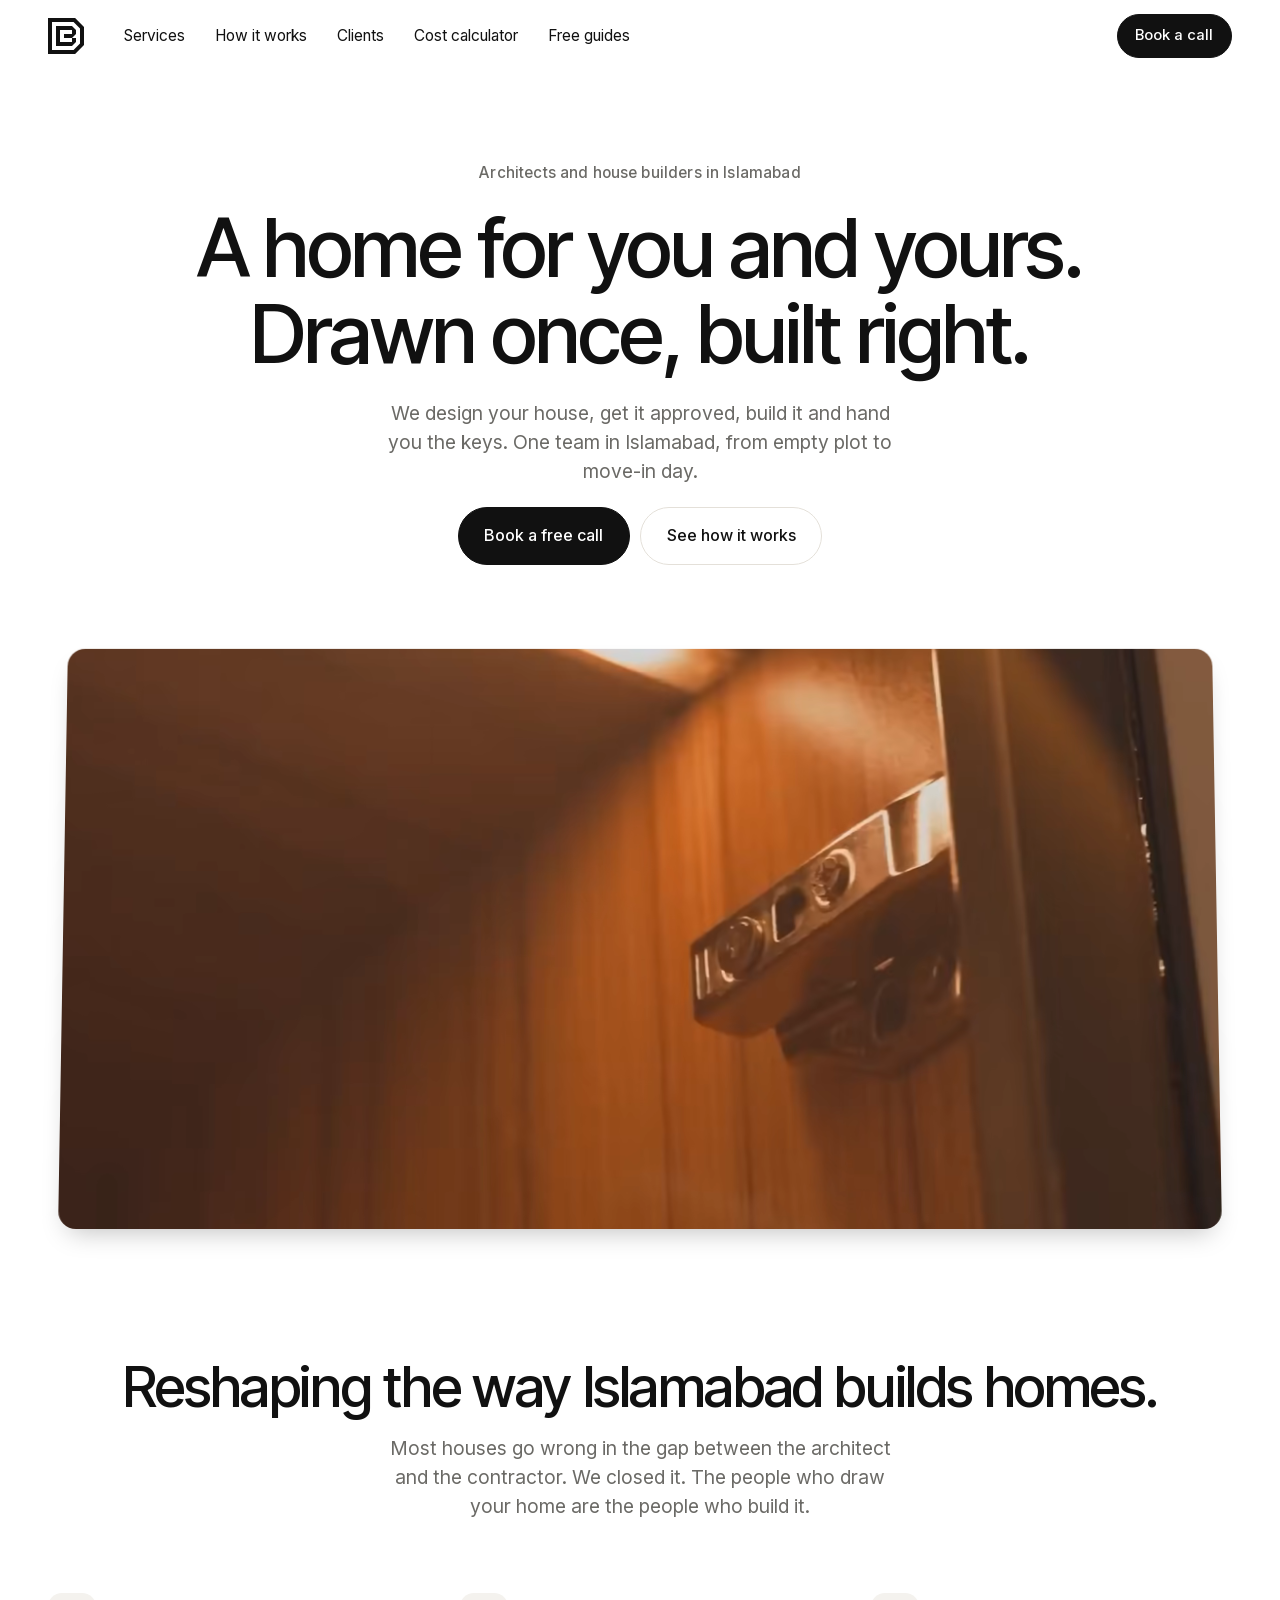
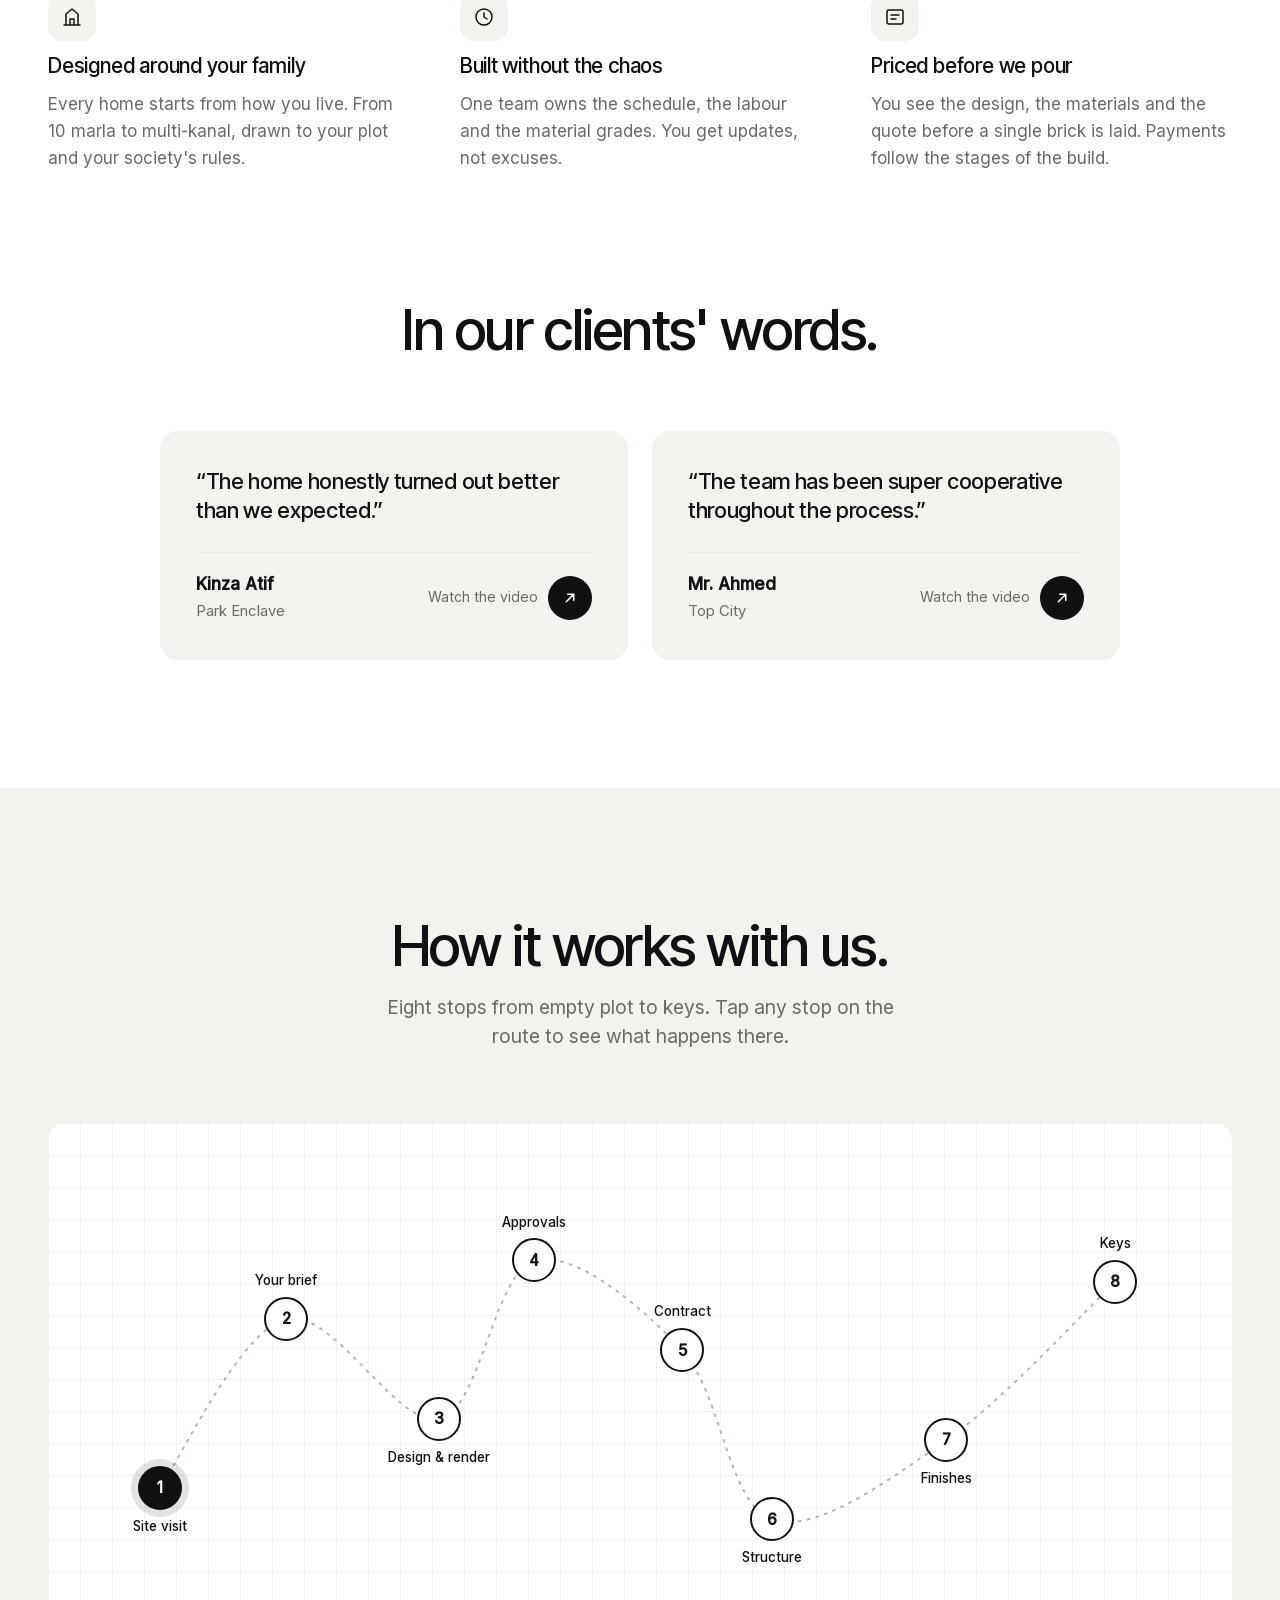
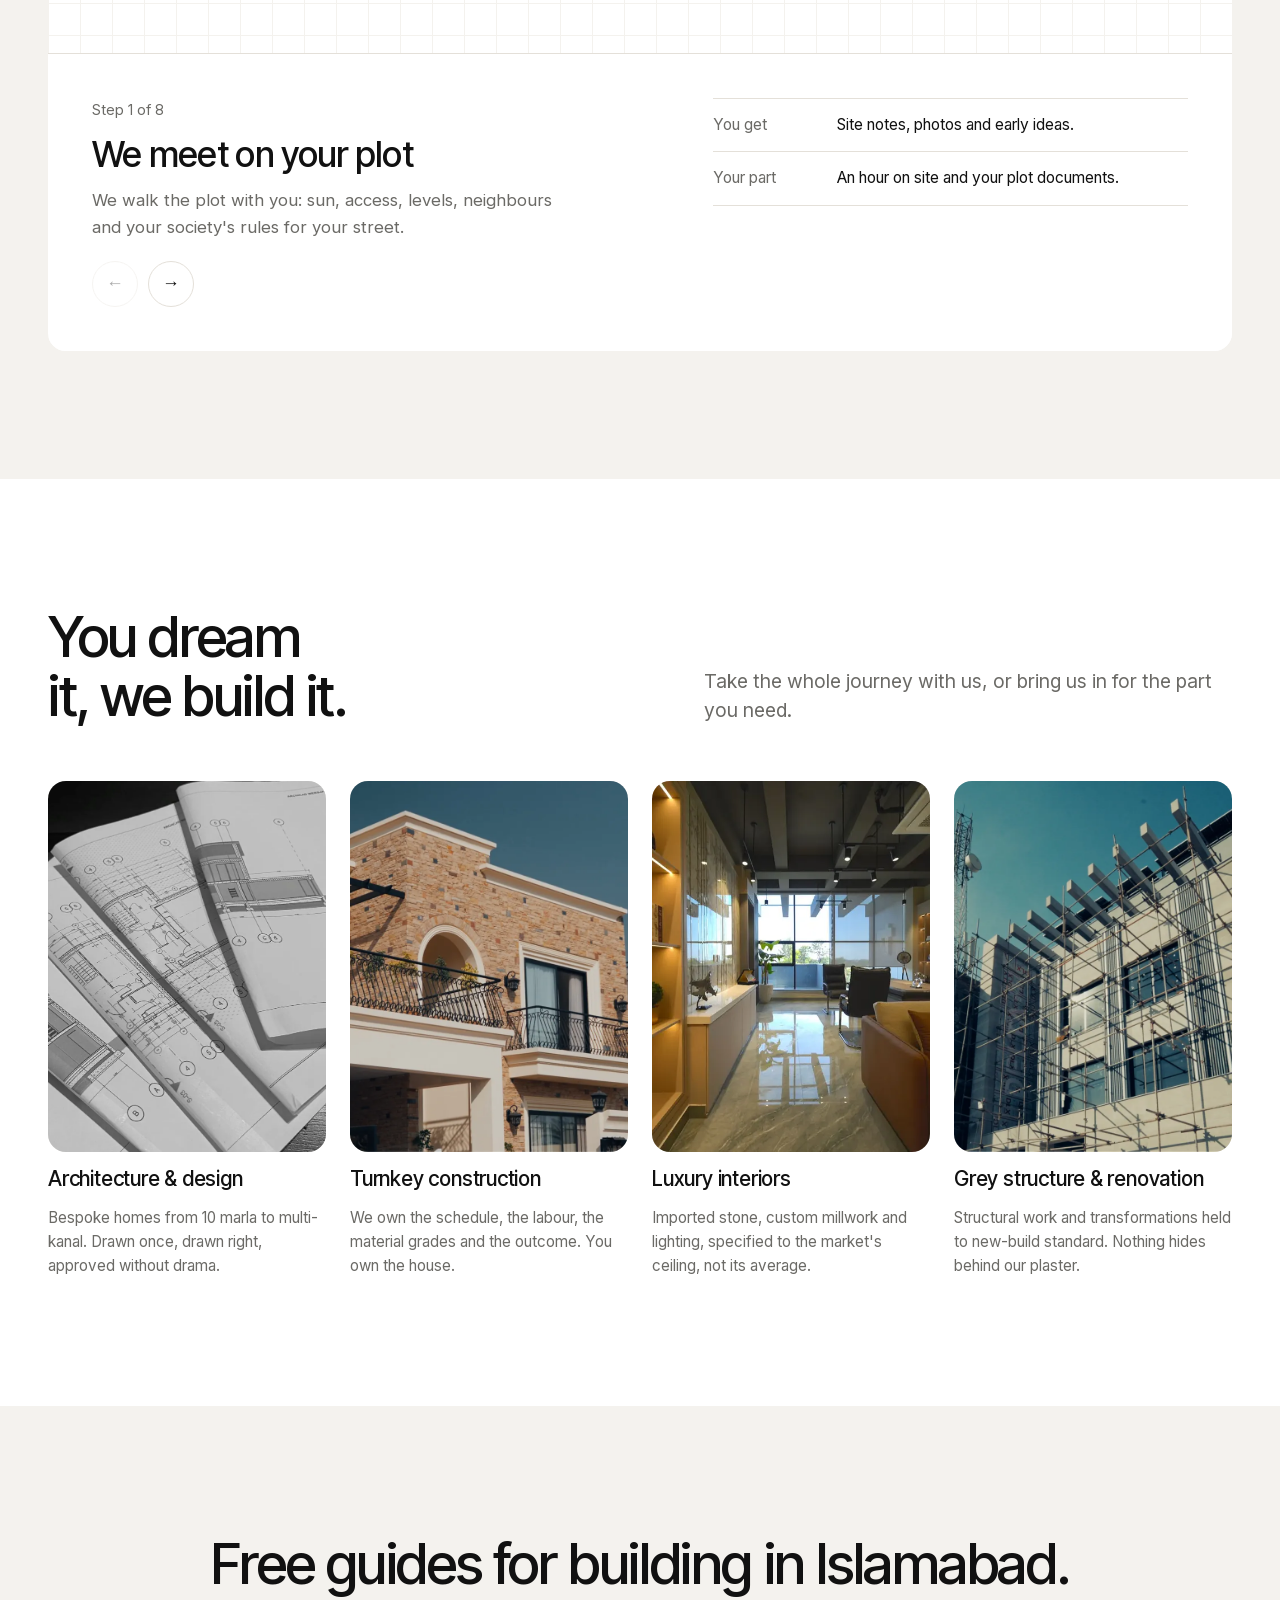
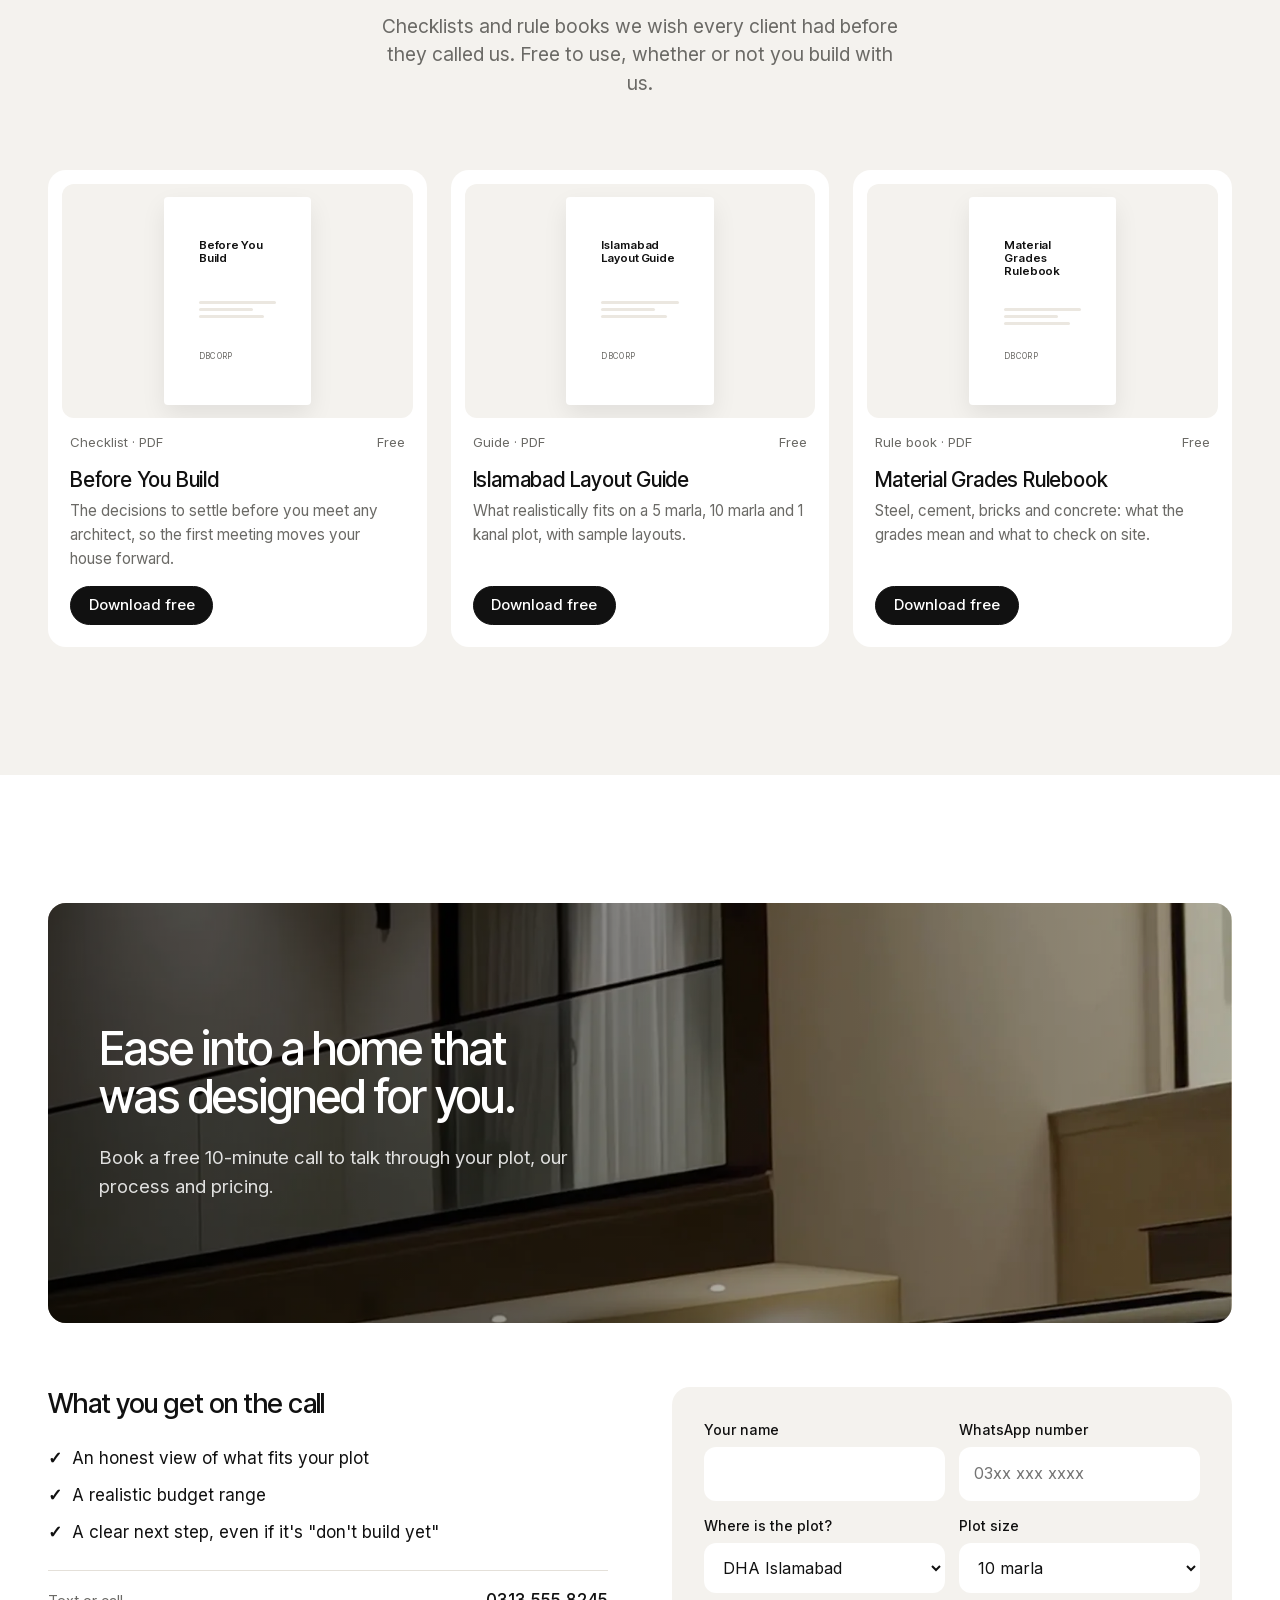
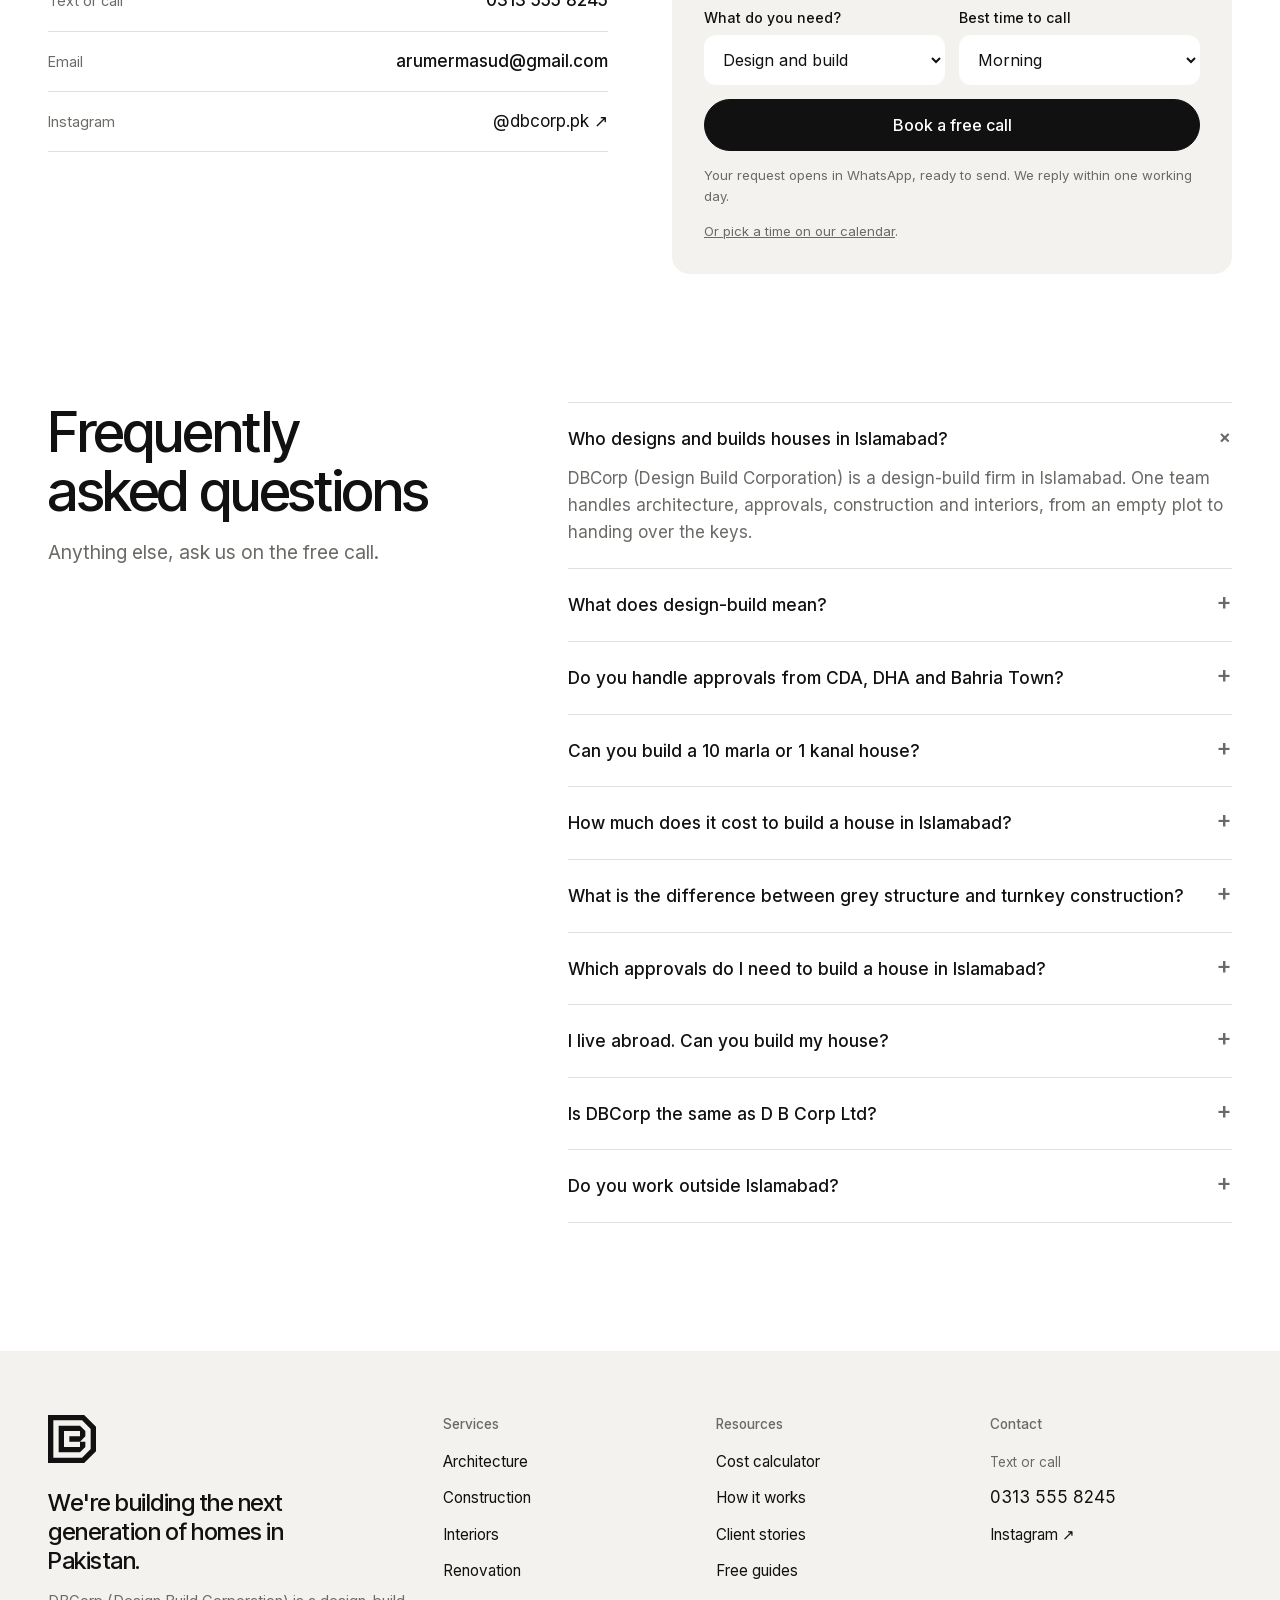
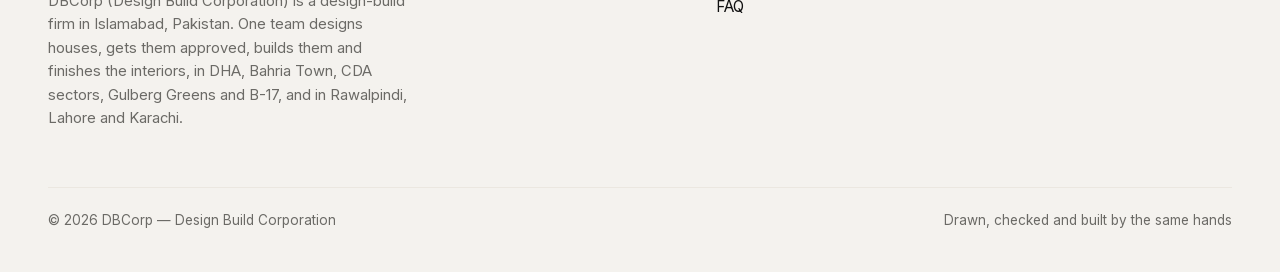
==== commit 40168649: "Hero video, clean addresses, faster pages, DBCorp disambiguation - Hero film: 1080p AV1/H.264, portr" ====
--- a/index.html
+++ b/index.html
@@ -18,10 +18,12 @@
 <meta name="theme-color" content="#FFFFFF">
 <meta property="og:locale" content="en_PK"><meta property="og:image:alt" content="A newly built two-storey brick home in Islamabad by DBCorp"><meta name="twitter:card" content="summary_large_image">
 
-<link rel="preconnect" href="https://fonts.googleapis.com">
-<link rel="preconnect" href="https://fonts.gstatic.com" crossorigin>
-<link rel="stylesheet" href="https://fonts.googleapis.com/css2?family=Inter+Tight:wght@400;500;600&family=Inter:wght@400;500&display=swap">
+<link rel="preload" href="fonts/inter-tight-latin.woff2" as="font" type="font/woff2" crossorigin>
+<link rel="preload" href="fonts/inter-latin.woff2" as="font" type="font/woff2" crossorigin>
 <style>
+/* fonts are served from this site, so text never waits on a third-party server */
+@font-face{font-family:"Inter Tight";font-style:normal;font-weight:400 600;font-display:swap;src:url(fonts/inter-tight-latin.woff2) format("woff2")}
+@font-face{font-family:"Inter";font-style:normal;font-weight:400 500;font-display:swap;src:url(fonts/inter-latin.woff2) format("woff2")}
 /* Single light look, like the Type Five reference. Colours set explicitly. */
 :root{
   color-scheme:light;
@@ -91,7 +93,9 @@
 .hero .wrap{perspective:2000px}
 .hero .photo.tilt{transform-origin:50% 100%;transform:rotateX(var(--rx,0deg)) scale(var(--s,1));will-change:transform;
   box-shadow:0 calc(var(--sh,0) * 30px) calc(var(--sh,0) * 60px) calc(var(--sh,0) * -24px) rgba(0,0,0,.25)}
-.hero .photo.tilt img{transform:scale(1.1) translate3d(0,var(--py,0px),0);will-change:transform}
+.hero .photo.tilt img,.hero .photo.tilt video{transform:scale(1.1) translate3d(0,var(--py,0px),0);will-change:transform}
+.hero .photo video{position:absolute;inset:0;width:100%;height:100%;object-fit:cover;opacity:0;transition:opacity .9s ease}
+.hero .photo video.on{opacity:1}
 
 /* section heads + features */
 .head{display:grid;gap:18px;justify-items:center;text-align:center;margin-bottom:clamp(40px,6vw,72px)}
@@ -258,7 +262,7 @@
 /* footer */
 footer{background:var(--stone);padding-block:64px 40px}
 .foot{display:grid;grid-template-columns:1.5fr repeat(3,1fr);gap:32px}
-.foot h4{font-size:.85rem;font-weight:500;color:var(--muted);margin:0 0 14px}
+.foot h3{font-family:var(--body);font-size:.85rem;font-weight:500;letter-spacing:0;line-height:1.4;color:var(--muted);margin:0 0 14px}
 .foot ul{list-style:none;margin:0;padding:0;display:grid;gap:9px}
 .foot a{text-decoration:none;font-size:.95rem}
 .foot a:hover{color:var(--muted)}
@@ -403,7 +407,10 @@
     }
    }
   ]
- }
+ },
+ "legalName": "Design Build Corporation",
+ "disambiguatingDescription": "Islamabad house design and construction firm. Not affiliated with D B Corp Ltd, the Indian media company (Dainik Bhaskar).",
+ "slogan": "Drawn once, built right."
 }
 </script>
 <script type="application/ld+json">
@@ -492,6 +499,14 @@
   },
   {
    "@type": "Question",
+   "name": "Is DBCorp the same as D B Corp Ltd?",
+   "acceptedAnswer": {
+    "@type": "Answer",
+    "text": "No. DBCorp (Design Build Corporation) is a house design and construction firm based in Islamabad, Pakistan. It is not related to D B Corp Ltd, the Indian media company that publishes Dainik Bhaskar."
+   }
+  },
+  {
+   "@type": "Question",
    "name": "Do you work outside Islamabad?",
    "acceptedAnswer": {
     "@type": "Answer",
@@ -511,7 +526,7 @@
       <li><a href="#services">Services</a></li>
       <li><a href="#how">How it works</a></li>
       <li><a href="#stories">Clients</a></li>
-      <li><a href="construction-cost-calculator.html">Cost calculator</a></li>
+      <li><a href="/cost-calculator">Cost calculator</a></li>
       <li><a href="#guides">Free guides</a></li>
     </ul>
     <div class="right">
@@ -531,7 +546,8 @@
       <p class="sub center">We design your house, get it approved, build it and hand you the keys. One team in Islamabad, from empty plot to move-in day.</p>
       <div class="hero-ctas"><a class="btn" href="#calendar">Book a free call</a><a class="btn line" href="#how">See how it works</a></div>
     </div>
-    <div class="photo"><img src="images/hero.jpg" width="2400" height="1343" alt="A newly built two-storey home with exposed brick, cream mouldings, a wrought-iron balcony and gate" style="object-position:50% 60%" fetchpriority="high"></div>
+    <div class="photo"><picture><source media="(max-width:640px)" type="image/webp" srcset="videos/hero-poster-portrait.webp"><img src="videos/hero-poster.webp" width="1920" height="1080" alt="A newly built brick and stone home at dusk, the opening shot of a short film of DBCorp homes" fetchpriority="high"></picture>
+      <video id="heroVideo" muted loop playsinline preload="none" aria-hidden="true"></video></div>
   </div>
 </section>
 
@@ -557,11 +573,11 @@
     <div class="tq">
       <figure class="t">
         <blockquote>“The home honestly turned out better than we expected.”</blockquote>
-        <figcaption><div><strong>Kinza Atif</strong><span>Park Enclave</span></div><a class="watch" href="https://www.instagram.com/reel/DR4rSLqiKGC/" target="_blank" rel="noopener" aria-label="Watch Kinza Atif's full video testimonial on Instagram"><em>Watch the video</em><i><svg viewBox="0 0 24 24" aria-hidden="true"><path d="M7 17 17 7M9 7h8v8"/></svg></i></a></figcaption>
+        <figcaption><div><strong>Kinza Atif</strong><span>Park Enclave</span></div><a class="watch" href="https://www.instagram.com/reel/DR4rSLqiKGC/" target="_blank" rel="noopener" aria-label="Watch the video: Kinza Atif's full testimonial on Instagram"><em>Watch the video</em><i><svg viewBox="0 0 24 24" aria-hidden="true"><path d="M7 17 17 7M9 7h8v8"/></svg></i></a></figcaption>
       </figure>
       <figure class="t">
         <blockquote>“The team has been super cooperative throughout the process.”</blockquote>
-        <figcaption><div><strong>Mr. Ahmed</strong><span>Top City</span></div><a class="watch" href="https://www.instagram.com/reel/DOBm8XuiOh-/" target="_blank" rel="noopener" aria-label="Watch Mr. Ahmed's full video testimonial on Instagram"><em>Watch the video</em><i><svg viewBox="0 0 24 24" aria-hidden="true"><path d="M7 17 17 7M9 7h8v8"/></svg></i></a></figcaption>
+        <figcaption><div><strong>Mr. Ahmed</strong><span>Top City</span></div><a class="watch" href="https://www.instagram.com/reel/DOBm8XuiOh-/" target="_blank" rel="noopener" aria-label="Watch the video: Mr. Ahmed's full testimonial on Instagram"><em>Watch the video</em><i><svg viewBox="0 0 24 24" aria-hidden="true"><path d="M7 17 17 7M9 7h8v8"/></svg></i></a></figcaption>
       </figure>
     </div>
   </div>
@@ -598,10 +614,10 @@
       <p class="sub">Take the whole journey with us, or bring us in for the part you need.</p>
     </div>
     <div class="svc">
-      <a href="#book"><div class="photo"><img src="images/svc-architecture.jpg" alt="Architectural floor plans and elevation drawings spread across a desk" loading="lazy"></div><h3>Architecture &amp; design</h3><p>Bespoke homes from 10 marla to multi-kanal. Drawn once, drawn right, approved without drama.</p></a>
-      <a href="#book"><div class="photo"><img src="images/svc-turnkey.jpg" alt="Stone-clad home with wrought-iron balconies and lanterns" loading="lazy"></div><h3>Turnkey construction</h3><p>We own the schedule, the labour, the material grades and the outcome. You own the house.</p></a>
-      <a href="#book"><div class="photo"><img src="images/svc-interiors.jpg" alt="Executive office with marble floors, lit walnut shelving and leather seating" loading="lazy"></div><h3>Luxury interiors</h3><p>Imported stone, custom millwork and lighting, specified to the market's ceiling, not its average.</p></a>
-      <a href="#book"><div class="photo"><img src="images/svc-grey-structure.jpg" alt="Building facade under scaffolding during construction" loading="lazy"></div><h3>Grey structure &amp; renovation</h3><p>Structural work and transformations held to new-build standard. Nothing hides behind our plaster.</p></a>
+      <a href="#book"><div class="photo"><picture><source type="image/webp" srcset="images/svc-architecture.webp"><img src="images/svc-architecture.jpg" alt="Architectural floor plans and elevation drawings spread across a desk" loading="lazy"></picture></div><h3>Architecture &amp; design</h3><p>Bespoke homes from 10 marla to multi-kanal. Drawn once, drawn right, approved without drama.</p></a>
+      <a href="#book"><div class="photo"><picture><source type="image/webp" srcset="images/svc-turnkey.webp"><img src="images/svc-turnkey.jpg" alt="Stone-clad home with wrought-iron balconies and lanterns" loading="lazy"></picture></div><h3>Turnkey construction</h3><p>We own the schedule, the labour, the material grades and the outcome. You own the house.</p></a>
+      <a href="#book"><div class="photo"><picture><source type="image/webp" srcset="images/svc-interiors.webp"><img src="images/svc-interiors.jpg" alt="Executive office with marble floors, lit walnut shelving and leather seating" loading="lazy"></picture></div><h3>Luxury interiors</h3><p>Imported stone, custom millwork and lighting, specified to the market's ceiling, not its average.</p></a>
+      <a href="#book"><div class="photo"><picture><source type="image/webp" srcset="images/svc-grey-structure.webp"><img src="images/svc-grey-structure.jpg" alt="Building facade under scaffolding during construction" loading="lazy"></picture></div><h3>Grey structure &amp; renovation</h3><p>Structural work and transformations held to new-build standard. Nothing hides behind our plaster.</p></a>
     </div>
   </div>
 </section>
@@ -623,7 +639,7 @@
 <section id="book" class="final">
   <div class="wrap">
     <div class="statement">
-      <div class="photo" style="position:absolute;inset:0;border-radius:0"><img src="images/book-banner.jpg" alt="A modern home lit up at night, with a glass balcony and warm wall lights" loading="lazy"></div>
+      <div class="photo" style="position:absolute;inset:0;border-radius:0"><picture><source type="image/webp" srcset="images/book-banner.webp"><img src="images/book-banner.jpg" alt="A modern home lit up at night, with a glass balcony and warm wall lights" loading="lazy"></picture></div>
       <div class="over" style="align-self:center">
         <h2>Ease into a home that was designed for you.</h2>
         <p style="font-size:1.15rem;opacity:.85;max-width:40ch">Book a free 10-minute call to talk through your plot, our process and pricing.</p>
@@ -688,10 +704,11 @@
       <details><summary>What does design-build mean?</summary><p>One firm both designs and builds your house under one contract. You deal with one team instead of an architect, a contractor and an interior designer separately, and nobody can blame someone else for a problem.</p></details>
       <details><summary>Do you handle approvals from CDA, DHA and Bahria Town?</summary><p>Yes. We prepare the drawings and manage the submission to the authority that governs your plot.</p></details>
       <details><summary>Can you build a 10 marla or 1 kanal house?</summary><p>Yes. We design and build homes from 10 marla plots up to multi-kanal estates.</p></details>
-      <details><summary>How much does it cost to build a house in Islamabad?</summary><p>It depends on plot size, covered area, your society's rules and the finish level you choose. Try our <a href="construction-cost-calculator.html">construction cost calculator</a> for a quick estimate, or get a realistic range for your plot on the free 10-minute call.</p></details>
+      <details><summary>How much does it cost to build a house in Islamabad?</summary><p>It depends on plot size, covered area, your society's rules and the finish level you choose. Try our <a href="/cost-calculator">construction cost calculator</a> for a quick estimate, or get a realistic range for your plot on the free 10-minute call.</p></details>
       <details><summary>What is the difference between grey structure and turnkey construction?</summary><p>Grey structure is the foundation, columns, beams, slabs, brickwork, plaster and concealed pipes. Turnkey adds everything after that: flooring, doors and windows, bathrooms, kitchen, electrical fittings, paint and woodwork, so the house is ready to move into. We do both.</p></details>
       <details><summary>Which approvals do I need to build a house in Islamabad?</summary><p>Your building plan (the map) must be approved before construction starts, by the authority that governs your plot: CDA for sectors such as E, F, G and I, or the society itself in DHA, Bahria Town and most private housing schemes. When the house is finished you apply for a completion certificate. We prepare the drawings and handle the submission.</p></details>
       <details><summary>I live abroad. Can you build my house?</summary><p>Yes. One firm and one contract means one point of contact, and you can follow every stage of the build from wherever you are.</p></details>
+      <details><summary>Is DBCorp the same as D B Corp Ltd?</summary><p>No. DBCorp (Design Build Corporation) is a house design and construction firm based in Islamabad, Pakistan. It is not related to D B Corp Ltd, the Indian media company that publishes Dainik Bhaskar.</p></details>
       <details><summary>Do you work outside Islamabad?</summary><p>We're based in Islamabad and also build in Rawalpindi, Lahore and Karachi.</p></details>
     </div>
   </div>
@@ -702,9 +719,9 @@
   <div class="wrap">
     <div class="foot">
       <div><a class="logo" href="#top"><img src="images/logo.svg" width="61" height="61" alt=""><span class="sr-only">DBCorp, home</span></a><p class="tag">We're building the next generation of homes in Pakistan.</p><p style="color:var(--muted);margin-top:14px;font-size:.92rem;max-width:44ch">DBCorp (Design Build Corporation) is a design-build firm in Islamabad, Pakistan. One team designs houses, gets them approved, builds them and finishes the interiors, in DHA, Bahria Town, CDA sectors, Gulberg Greens and B-17, and in Rawalpindi, Lahore and Karachi.</p></div>
-      <div><h4>Services</h4><ul><li><a href="#services">Architecture</a></li><li><a href="#services">Construction</a></li><li><a href="#services">Interiors</a></li><li><a href="#services">Renovation</a></li></ul></div>
-      <div><h4>Resources</h4><ul><li><a href="construction-cost-calculator.html">Cost calculator</a></li><li><a href="#how">How it works</a></li><li><a href="#stories">Client stories</a></li><li><a href="#guides">Free guides</a></li><li><a href="#faq">FAQ</a></li></ul></div>
-      <div><h4>Contact</h4><ul><li><span style="color:var(--muted);font-size:.85rem">Text or call</span></li><li>0313 555 8245</li><li><a href="https://www.instagram.com/dbcorp.pk/" target="_blank" rel="noopener">Instagram ↗</a></li></ul></div>
+      <div><h3>Services</h3><ul><li><a href="#services">Architecture</a></li><li><a href="#services">Construction</a></li><li><a href="#services">Interiors</a></li><li><a href="#services">Renovation</a></li></ul></div>
+      <div><h3>Resources</h3><ul><li><a href="/cost-calculator">Cost calculator</a></li><li><a href="#how">How it works</a></li><li><a href="#stories">Client stories</a></li><li><a href="#guides">Free guides</a></li><li><a href="#faq">FAQ</a></li></ul></div>
+      <div><h3>Contact</h3><ul><li><span style="color:var(--muted);font-size:.85rem">Text or call</span></li><li>0313 555 8245</li><li><a href="https://www.instagram.com/dbcorp.pk/" target="_blank" rel="noopener">Instagram ↗</a></li></ul></div>
     </div>
     <div class="legal"><span>© 2026 DBCorp — Design Build Corporation</span><span>Drawn, checked and built by the same hands</span></div>
   </div>
@@ -755,14 +772,26 @@
 /* ---------- Hero photo: settles from a slight lean as you scroll, image drifts slower than the page ---------- */
 (()=>{const ph=document.querySelector('.hero .photo');if(!ph||matchMedia('(prefers-reduced-motion:reduce)').matches)return;
   ph.classList.add('tilt');let goal=0,cur=null,raf=0;
-  const read=()=>{const r=ph.getBoundingClientRect(),vh=innerHeight;goal=Math.min(1,Math.max(0,(vh-r.top)/(vh*.8)))}; // 0 entering, 1 well in view
-  const tick=()=>{raf=0;cur=cur===null?goal:cur+(goal-cur)*.1; // soft follow, never a jump
-    const r=ph.getBoundingClientRect();
+  const tick=()=>{raf=0;
+    const r=ph.getBoundingClientRect(),vh=innerHeight;goal=Math.min(1,Math.max(0,(vh-r.top)/(vh*.8))); // 0 entering, 1 well in view
+    cur=cur===null?goal:cur+(goal-cur)*.1; // soft follow, never a jump
     ph.style.setProperty('--rx',((1-cur)*8).toFixed(2)+'deg');ph.style.setProperty('--s',(.96+.04*cur).toFixed(4));
     ph.style.setProperty('--sh',(1-cur).toFixed(3));ph.style.setProperty('--py',Math.max(-24,Math.min(24,r.top*-.05)).toFixed(1)+'px');
-    if(Math.abs(goal-cur)>.001)raf=requestAnimationFrame(tick)};
-  const kick=()=>{read();if(!raf)raf=requestAnimationFrame(tick)};
+    if(Math.abs(goal-cur)>.001&&!raf)raf=requestAnimationFrame(tick)};
+  const kick=()=>{if(!raf)raf=requestAnimationFrame(tick)};
   addEventListener('scroll',kick,{passive:true});addEventListener('resize',kick);kick()})();
+
+/* ---------- Hero video: the still shows at once; the right-sized film fades in after the page has loaded ---------- */
+(()=>{const v=document.getElementById('heroVideo');if(!v)return;
+  const net=navigator.connection||{};
+  if(matchMedia('(prefers-reduced-motion:reduce)').matches||net.saveData||/2g/.test(net.effectiveType||''))return; // keep the still
+  const tall=matchMedia('(max-width:640px)').matches;
+  const av1=v.canPlayType('video/mp4; codecs="av01.0.08M.08"')!=='';
+  v.src='videos/hero-'+(tall?'portrait':'1080')+(av1?'-av1':'')+'.mp4';
+  v.addEventListener('playing',()=>v.classList.add('on'),{once:true});
+  let seen=true;const play=()=>{if(seen)v.play().catch(()=>{})};
+  if('IntersectionObserver' in window)new IntersectionObserver(e=>{seen=e[0].isIntersecting;seen?play():v.pause()}).observe(v); // pause off screen
+  if(document.readyState==='complete')play();else addEventListener('load',play,{once:true})})();
 
 /* ---------- Smooth anchor scrolling ---------- */
 (()=>{if(matchMedia('(prefers-reduced-motion:reduce)').matches)return;
@@ -815,7 +844,7 @@
   jmap.innerHTML=`<svg viewBox="0 0 ${L.w} ${L.h}" preserveAspectRatio="none" aria-hidden="true">${legs}</svg>`+P.map(([x,y],i)=>{
     const nb=[P[i-1],P[i+1]].filter(Boolean),ny=nb.reduce((t,q)=>t+q[1],0)/nb.length;
     const side=MQ.matches?(x<L.w/2?'right':'left'):(y>=ny?'below':'above');
-    return `<button class="pin" style="left:${x/L.w*100}%;top:${y/L.h*100}%" aria-label="Step ${i+1}: ${S[i].n}">${i+1}<span class="pl ${side}" aria-hidden="true">${S[i].n}</span></button>`}).join('');
+    return `<button class="pin" style="left:${x/L.w*100}%;top:${y/L.h*100}%" >${i+1} <span class="pl ${side}">${S[i].n}</span></button>`}).join('');
   jmap.querySelectorAll('.pin').forEach((b,i)=>b.onclick=()=>showS(i));showS(si)}
 function showS(i){si=Math.max(0,Math.min(S.length-1,i));const s=S[si];
   jmap.querySelectorAll('.pin').forEach((b,j)=>{b.classList.toggle('done',j<si);if(j===si)b.setAttribute('aria-current','step');else b.removeAttribute('aria-current')});
@@ -873,10 +902,16 @@
 const calWrap=document.getElementById('calWrap');
 function showCal(on){calWrap.hidden=!on;document.getElementById('bookForm').hidden=on;document.getElementById('bookDone').hidden=true}
 if(CALENDLY_URL){
-  const sc=document.createElement('script');sc.src='https://assets.calendly.com/assets/external/widget.js';sc.async=true;
-  sc.onload=()=>Calendly.initInlineWidget({url:CALENDLY_URL+(CALENDLY_URL.includes('?')?'&':'?')+'hide_gdpr_banner=1',parentElement:document.getElementById('calendly')});
-  sc.onerror=()=>showCal(false);
-  document.head.appendChild(sc);
+  // Calendly weighs ~3 MB, so it loads only when the visitor nears the booking section or heads for it
+  let calLoaded=false;
+  const loadCal=()=>{if(calLoaded)return;calLoaded=true;
+    const sc=document.createElement('script');sc.src='https://assets.calendly.com/assets/external/widget.js';sc.async=true;
+    sc.onload=()=>Calendly.initInlineWidget({url:CALENDLY_URL+(CALENDLY_URL.includes('?')?'&':'?')+'hide_gdpr_banner=1',parentElement:document.getElementById('calendly')});
+    sc.onerror=()=>showCal(false);
+    document.head.appendChild(sc)};
+  if('IntersectionObserver' in window){const io=new IntersectionObserver(e=>{if(e.some(x=>x.isIntersecting)){loadCal();io.disconnect()}},{rootMargin:'1200px 0px'});io.observe(document.getElementById('book'))}else loadCal();
+  document.querySelectorAll('a[href="#calendar"]').forEach(a=>['pointerenter','focus','touchstart','click'].forEach(t=>a.addEventListener(t,loadCal,{passive:true,once:true})));
+  if(location.hash==='#calendar')loadCal();
   showCal(true);document.getElementById('toCalRow').hidden=false;
   document.getElementById('toWa').onclick=e=>{e.preventDefault();showCal(false)};
   document.getElementById('toCal').onclick=e=>{e.preventDefault();showCal(true)};
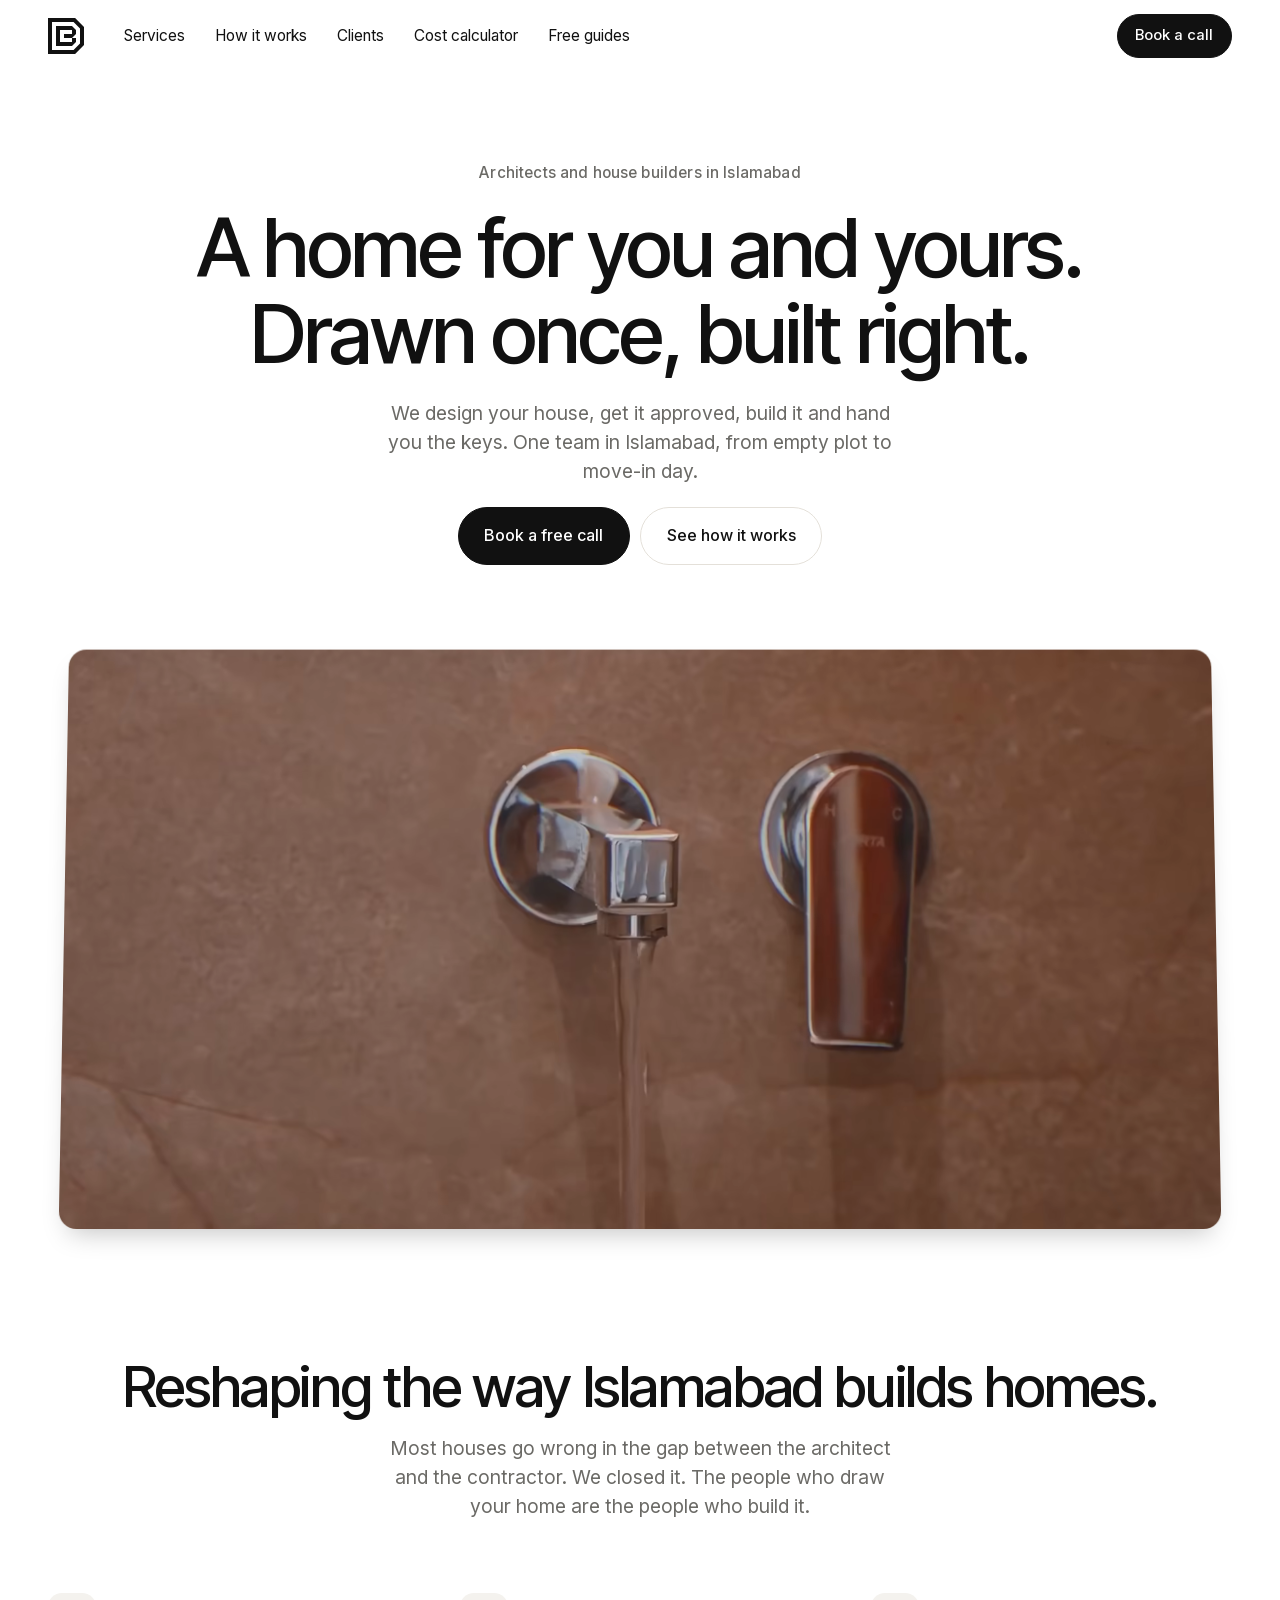
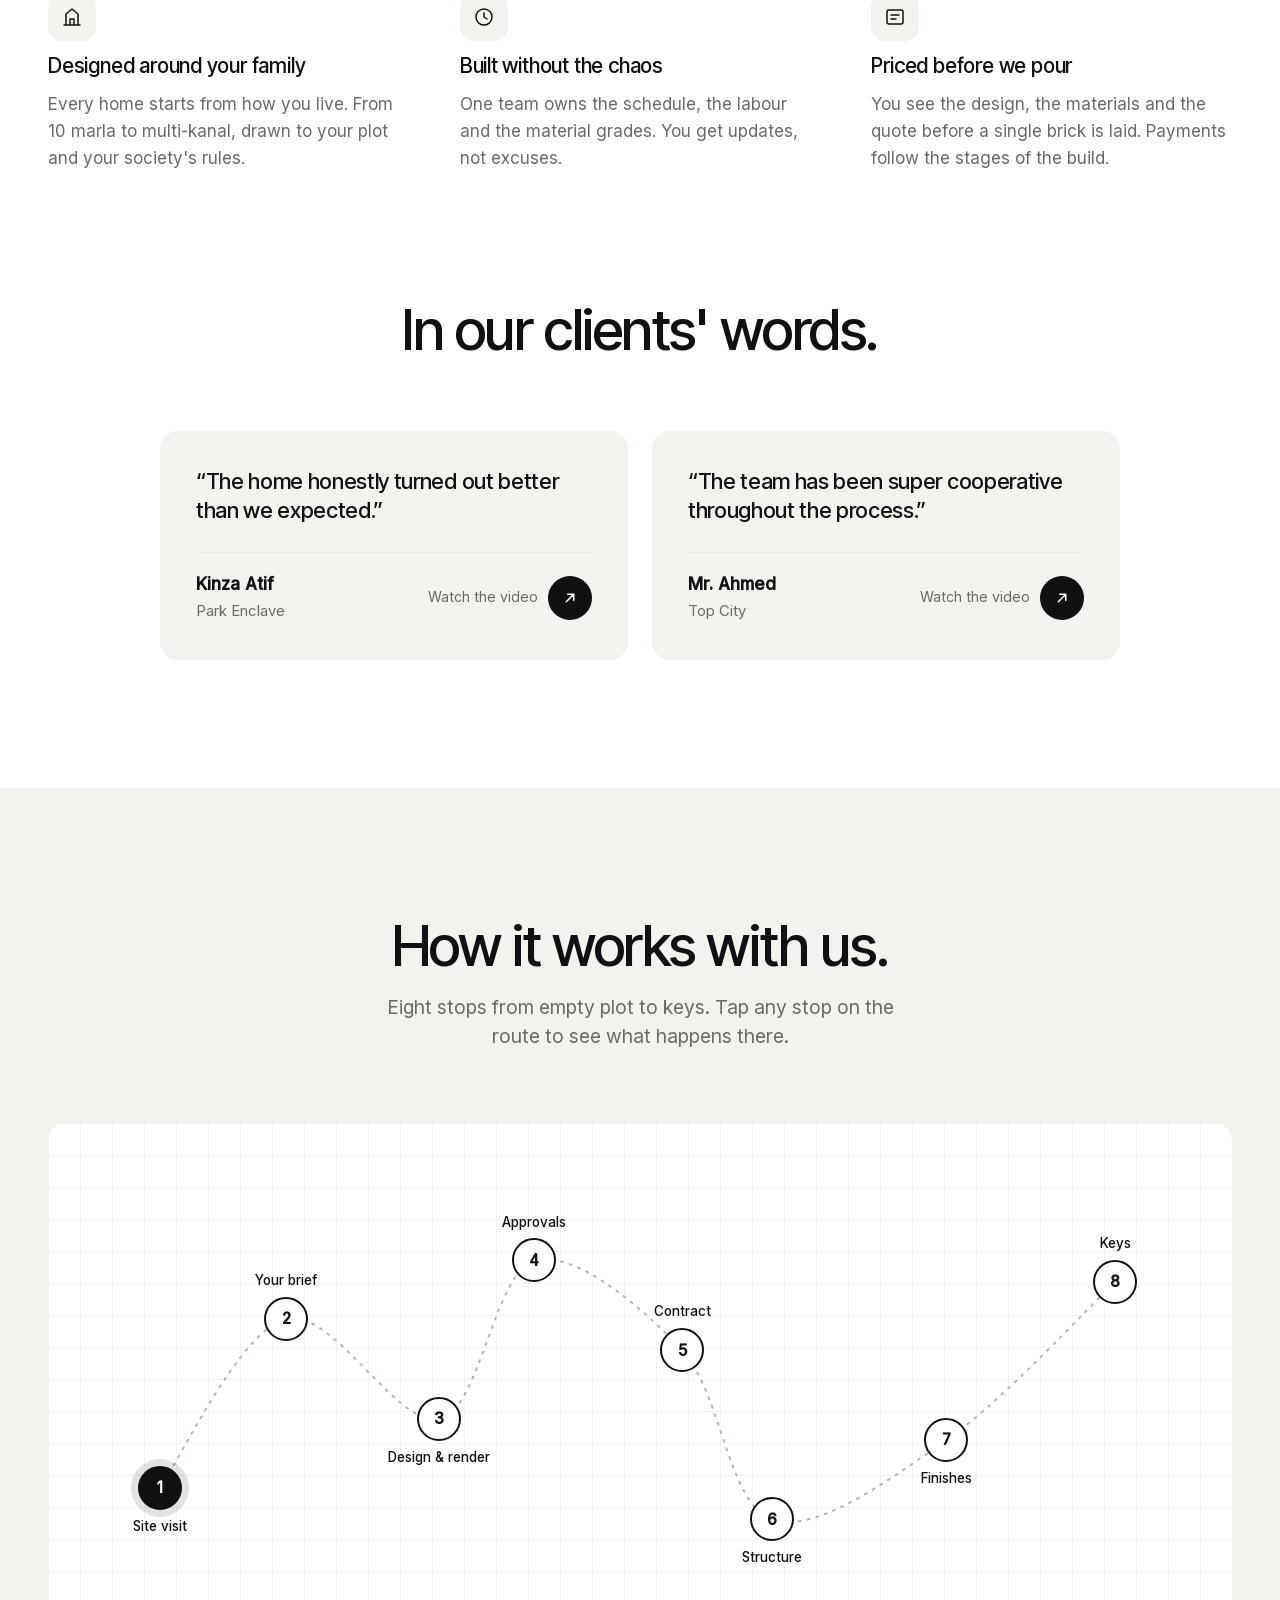
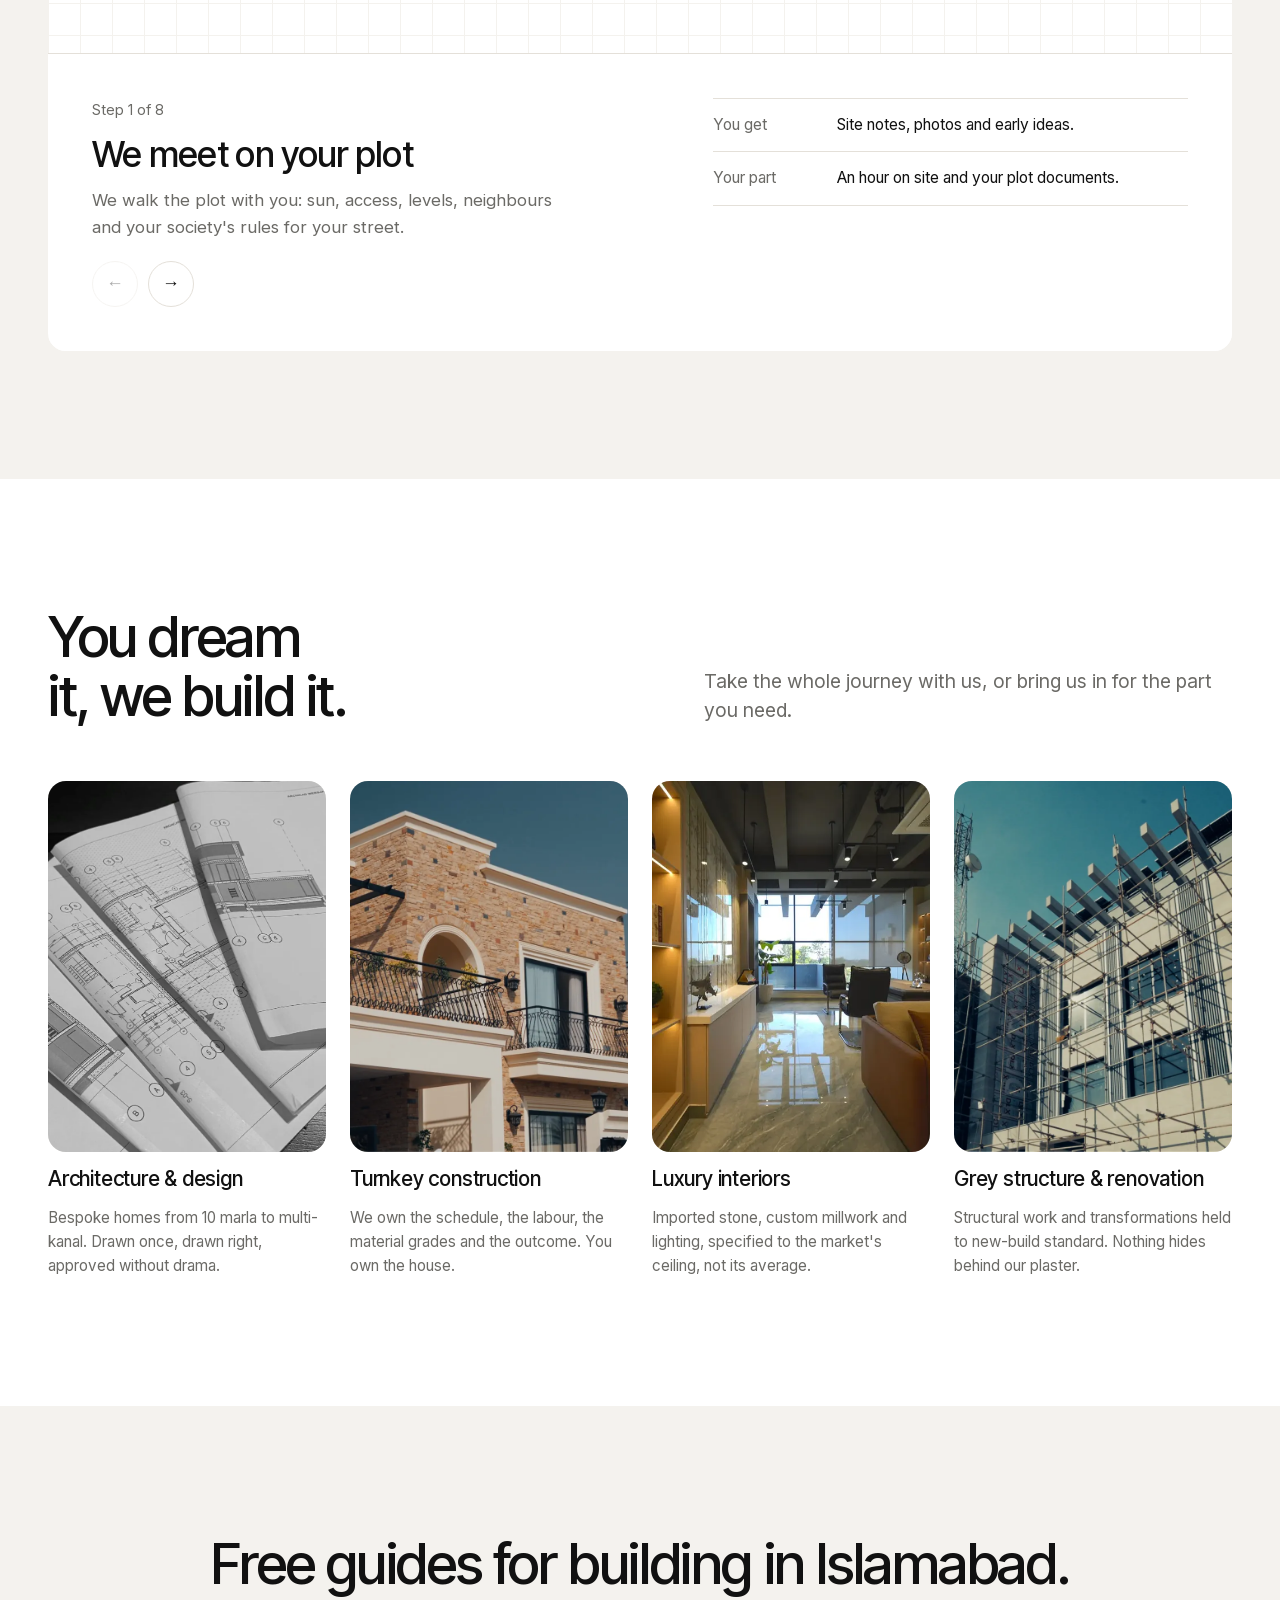
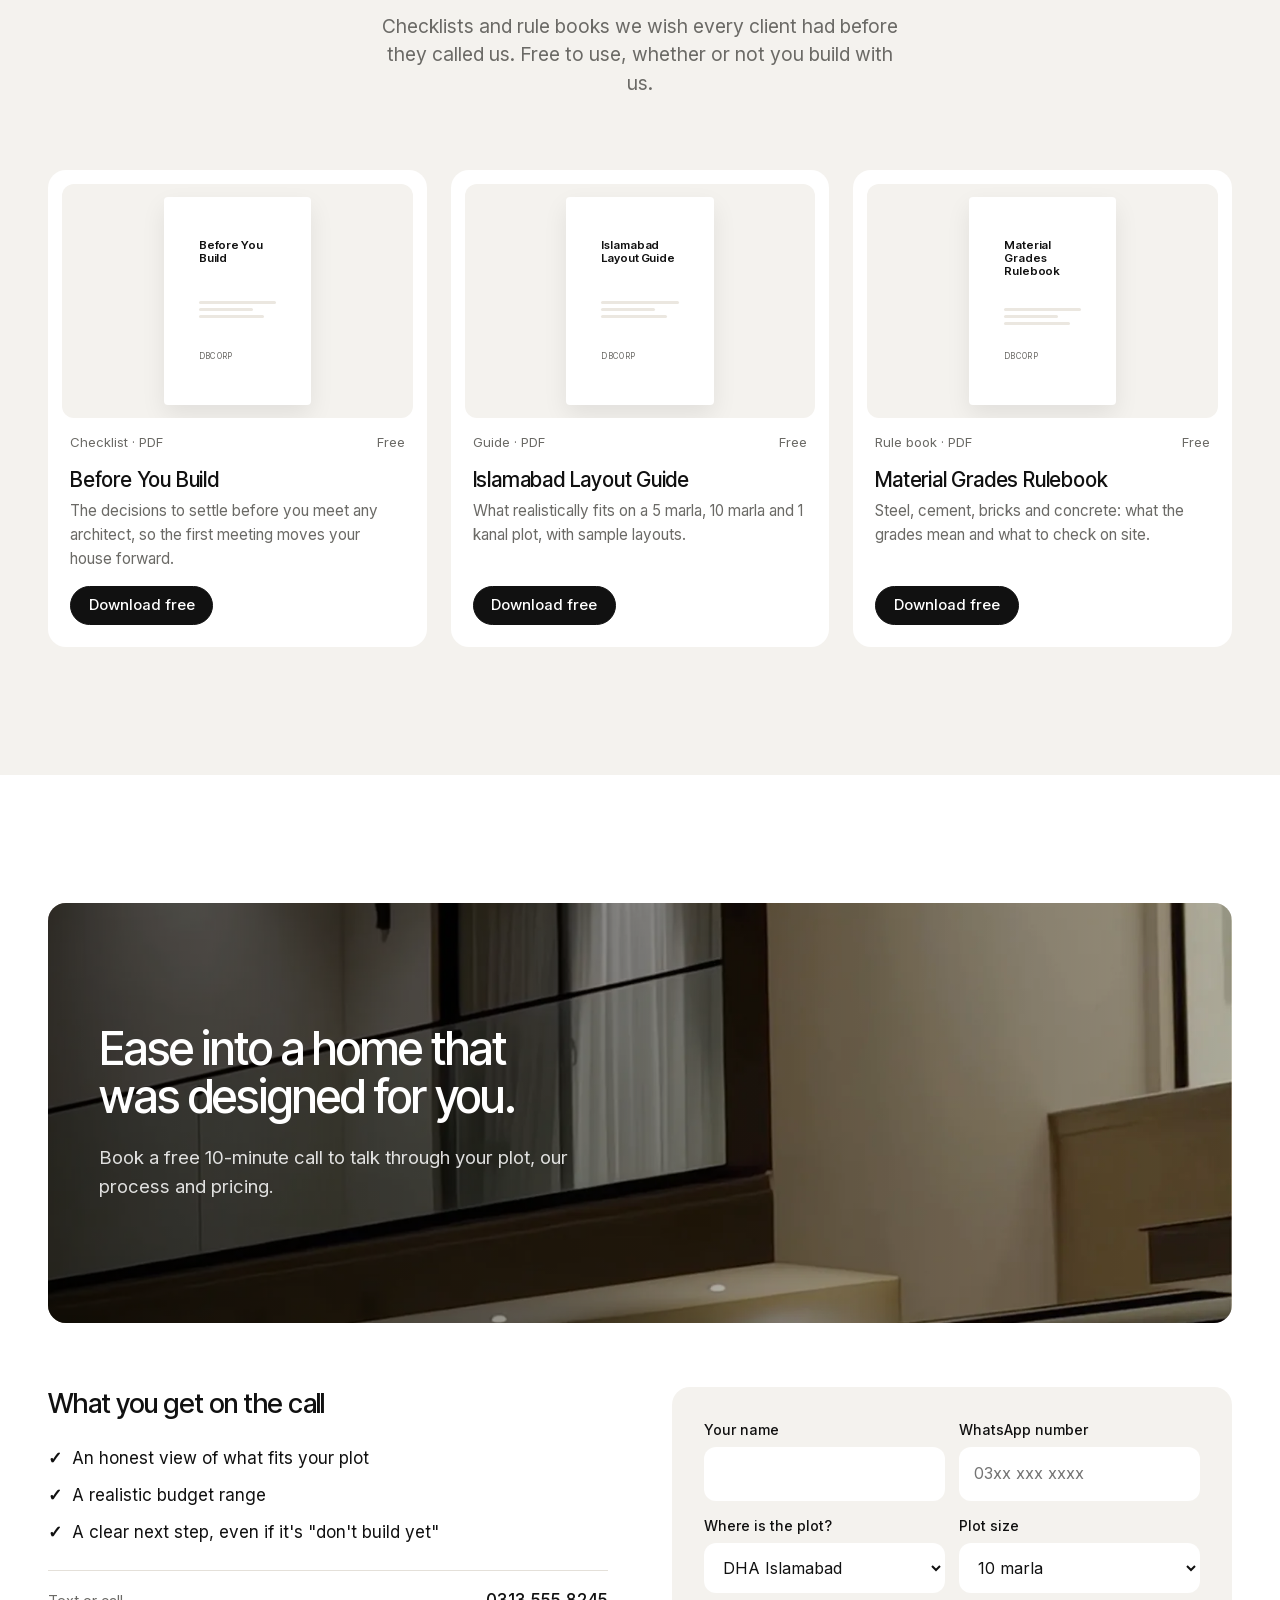
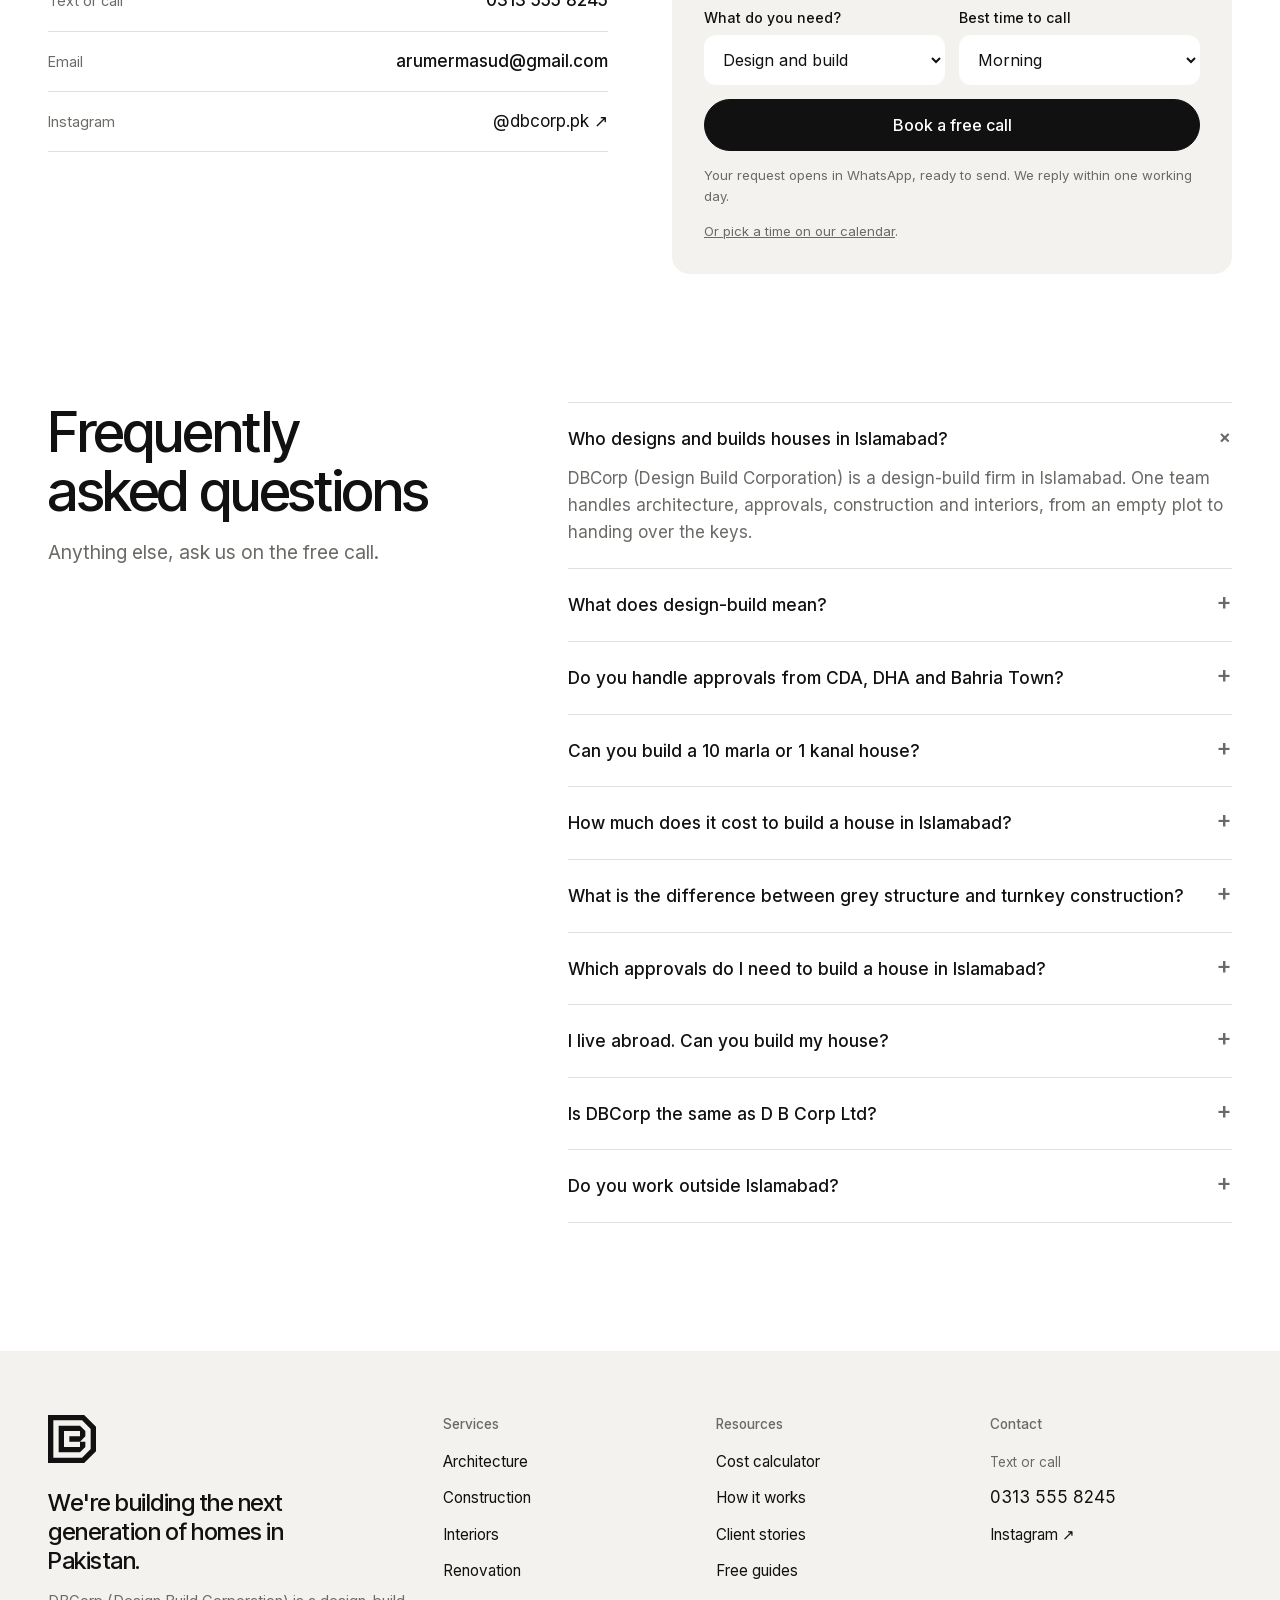
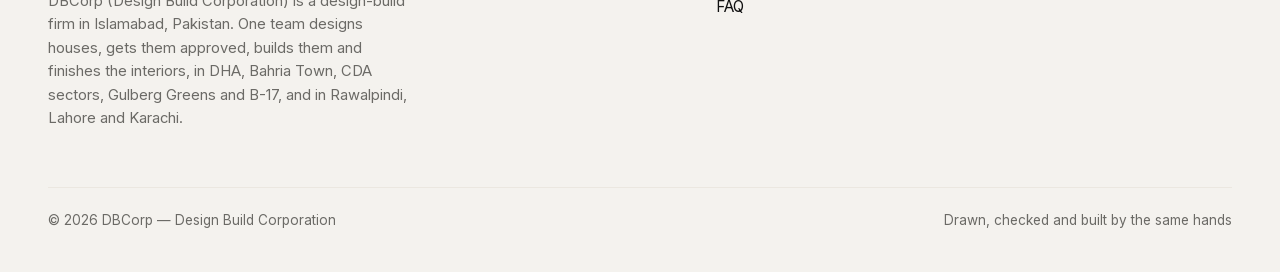
==== commit dff28971: "Seamless hero video loop, autoplay fallback, 5-minute page cache - Dip to the opening still just bef" ====
--- a/index.html
+++ b/index.html
@@ -94,7 +94,7 @@
 .hero .photo.tilt{transform-origin:50% 100%;transform:rotateX(var(--rx,0deg)) scale(var(--s,1));will-change:transform;
   box-shadow:0 calc(var(--sh,0) * 30px) calc(var(--sh,0) * 60px) calc(var(--sh,0) * -24px) rgba(0,0,0,.25)}
 .hero .photo.tilt img,.hero .photo.tilt video{transform:scale(1.1) translate3d(0,var(--py,0px),0);will-change:transform}
-.hero .photo video{position:absolute;inset:0;width:100%;height:100%;object-fit:cover;opacity:0;transition:opacity .9s ease}
+.hero .photo video{position:absolute;inset:0;width:100%;height:100%;object-fit:cover;opacity:0;transition:opacity .6s ease}
 .hero .photo video.on{opacity:1}
 
 /* section heads + features */
@@ -788,8 +788,12 @@
   const tall=matchMedia('(max-width:640px)').matches;
   const av1=v.canPlayType('video/mp4; codecs="av01.0.08M.08"')!=='';
   v.src='videos/hero-'+(tall?'portrait':'1080')+(av1?'-av1':'')+'.mp4';
-  v.addEventListener('playing',()=>v.classList.add('on'),{once:true});
+  v.addEventListener('playing',()=>v.classList.add('on'));
+  // seamless loop: dip to the opening still just before the end, fade back in as it restarts
+  v.addEventListener('timeupdate',()=>{if(v.duration)v.classList.toggle('on',v.currentTime<v.duration-.7)});
+  v.addEventListener('ended',()=>{v.currentTime=0;v.play().catch(()=>{})}); // safety net if a browser ignores loop
   let seen=true;const play=()=>{if(seen)v.play().catch(()=>{})};
+  ['touchstart','pointerdown','scroll','keydown'].forEach(t=>addEventListener(t,play,{once:true,passive:true})); // Low Power Mode blocks autoplay until the first interaction
   if('IntersectionObserver' in window)new IntersectionObserver(e=>{seen=e[0].isIntersecting;seen?play():v.pause()}).observe(v); // pause off screen
   if(document.readyState==='complete')play();else addEventListener('load',play,{once:true})})();
 
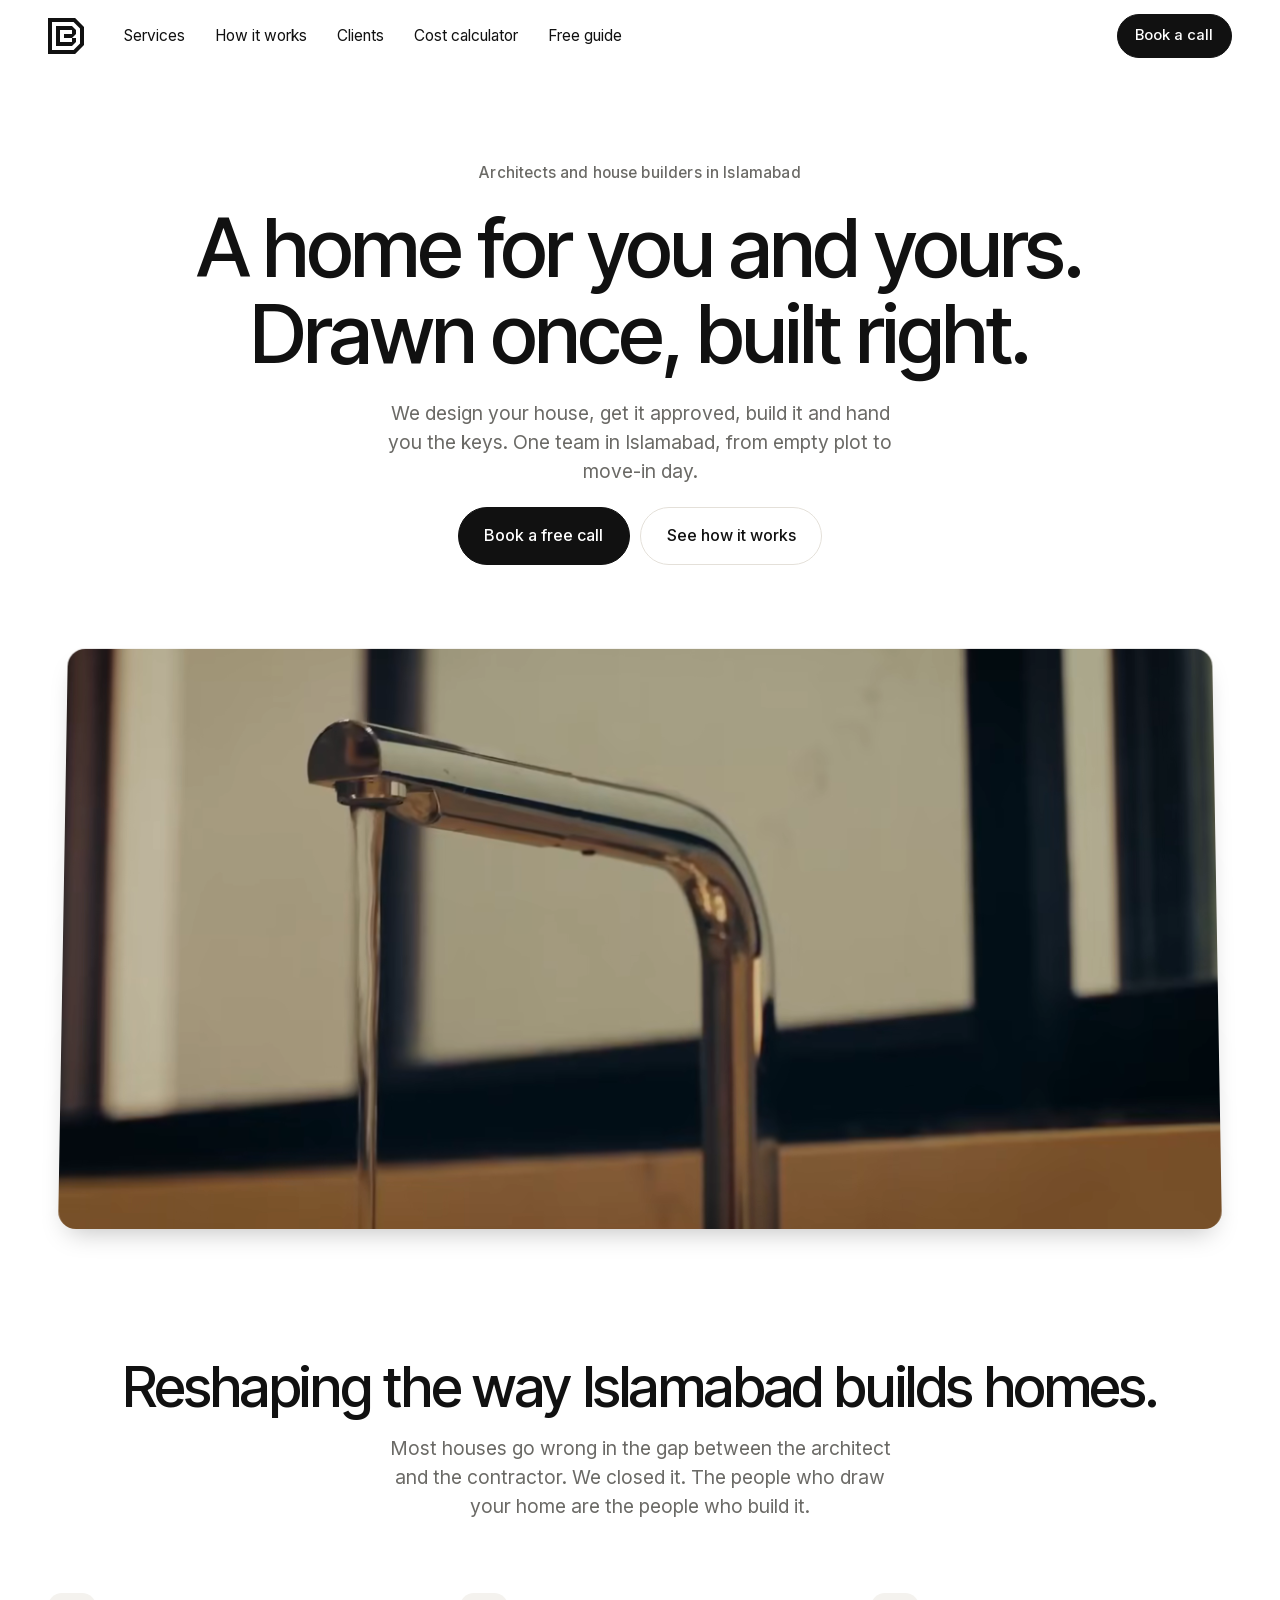
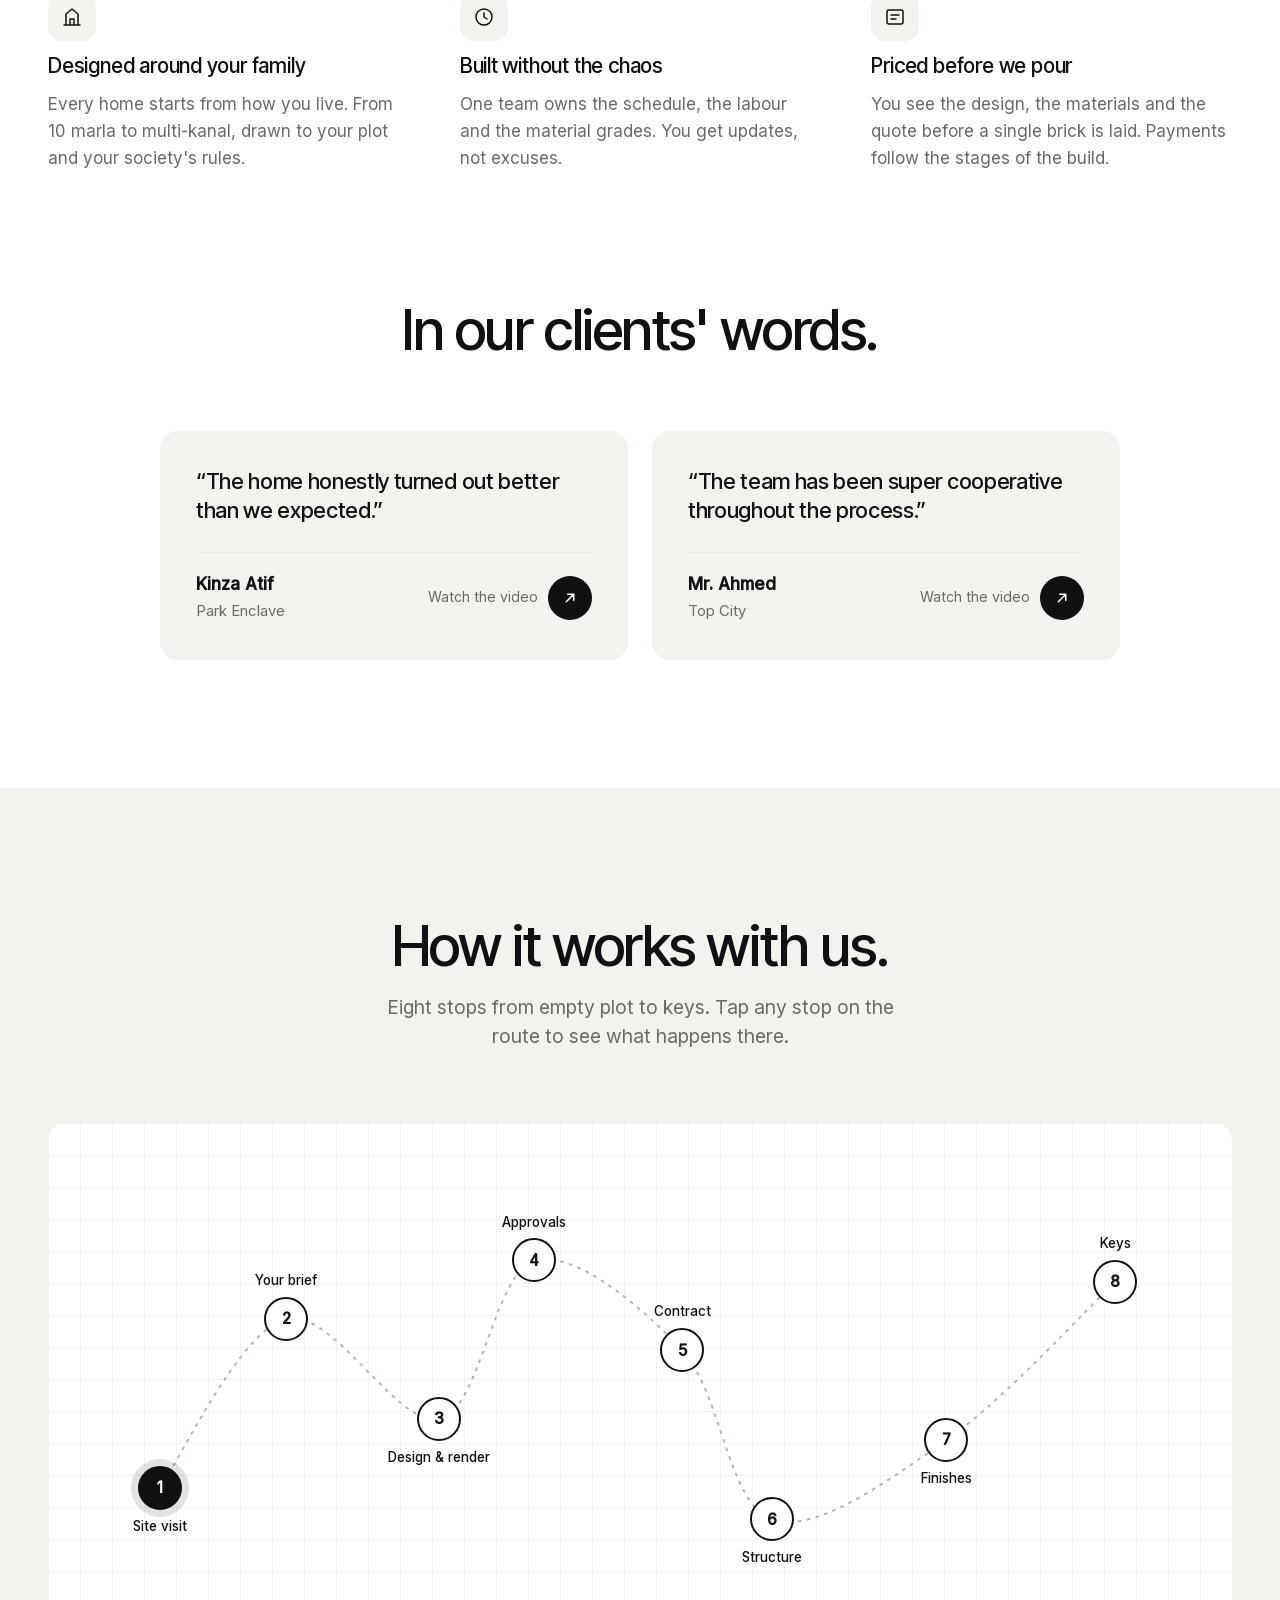
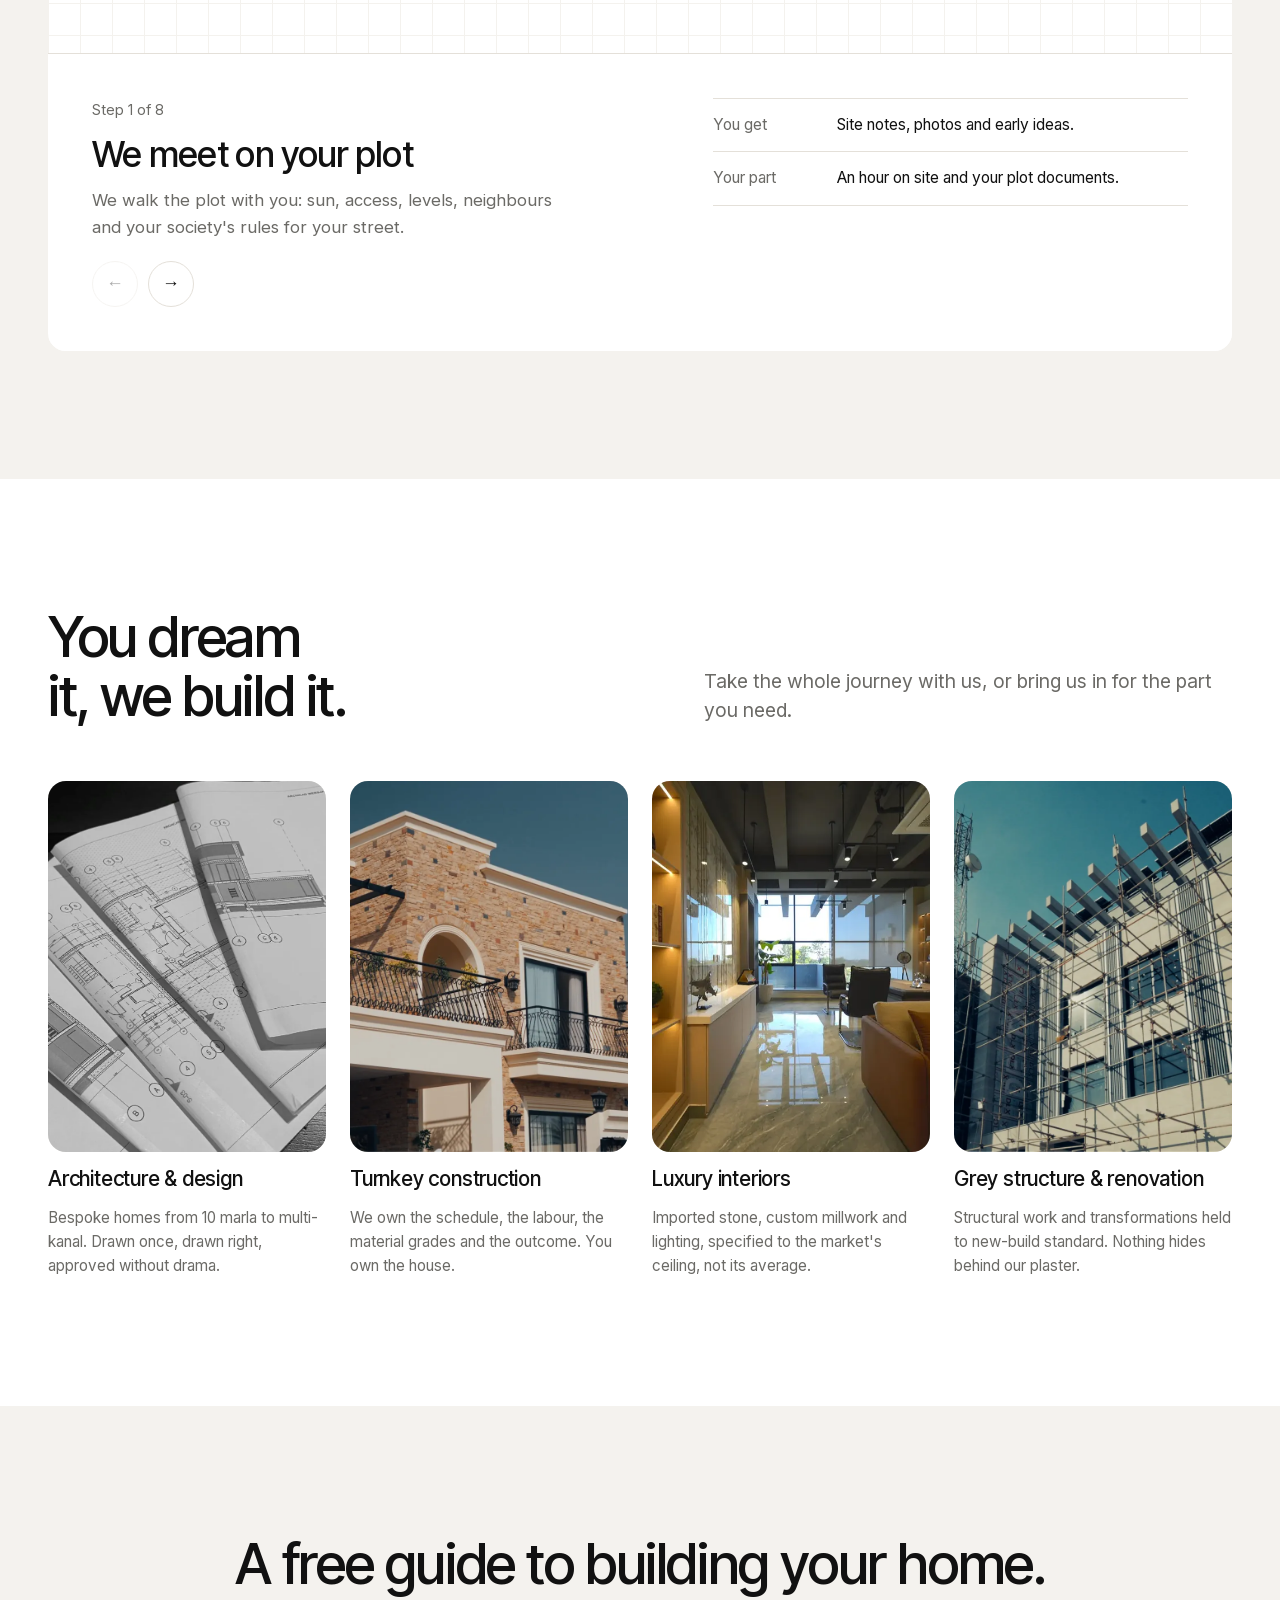
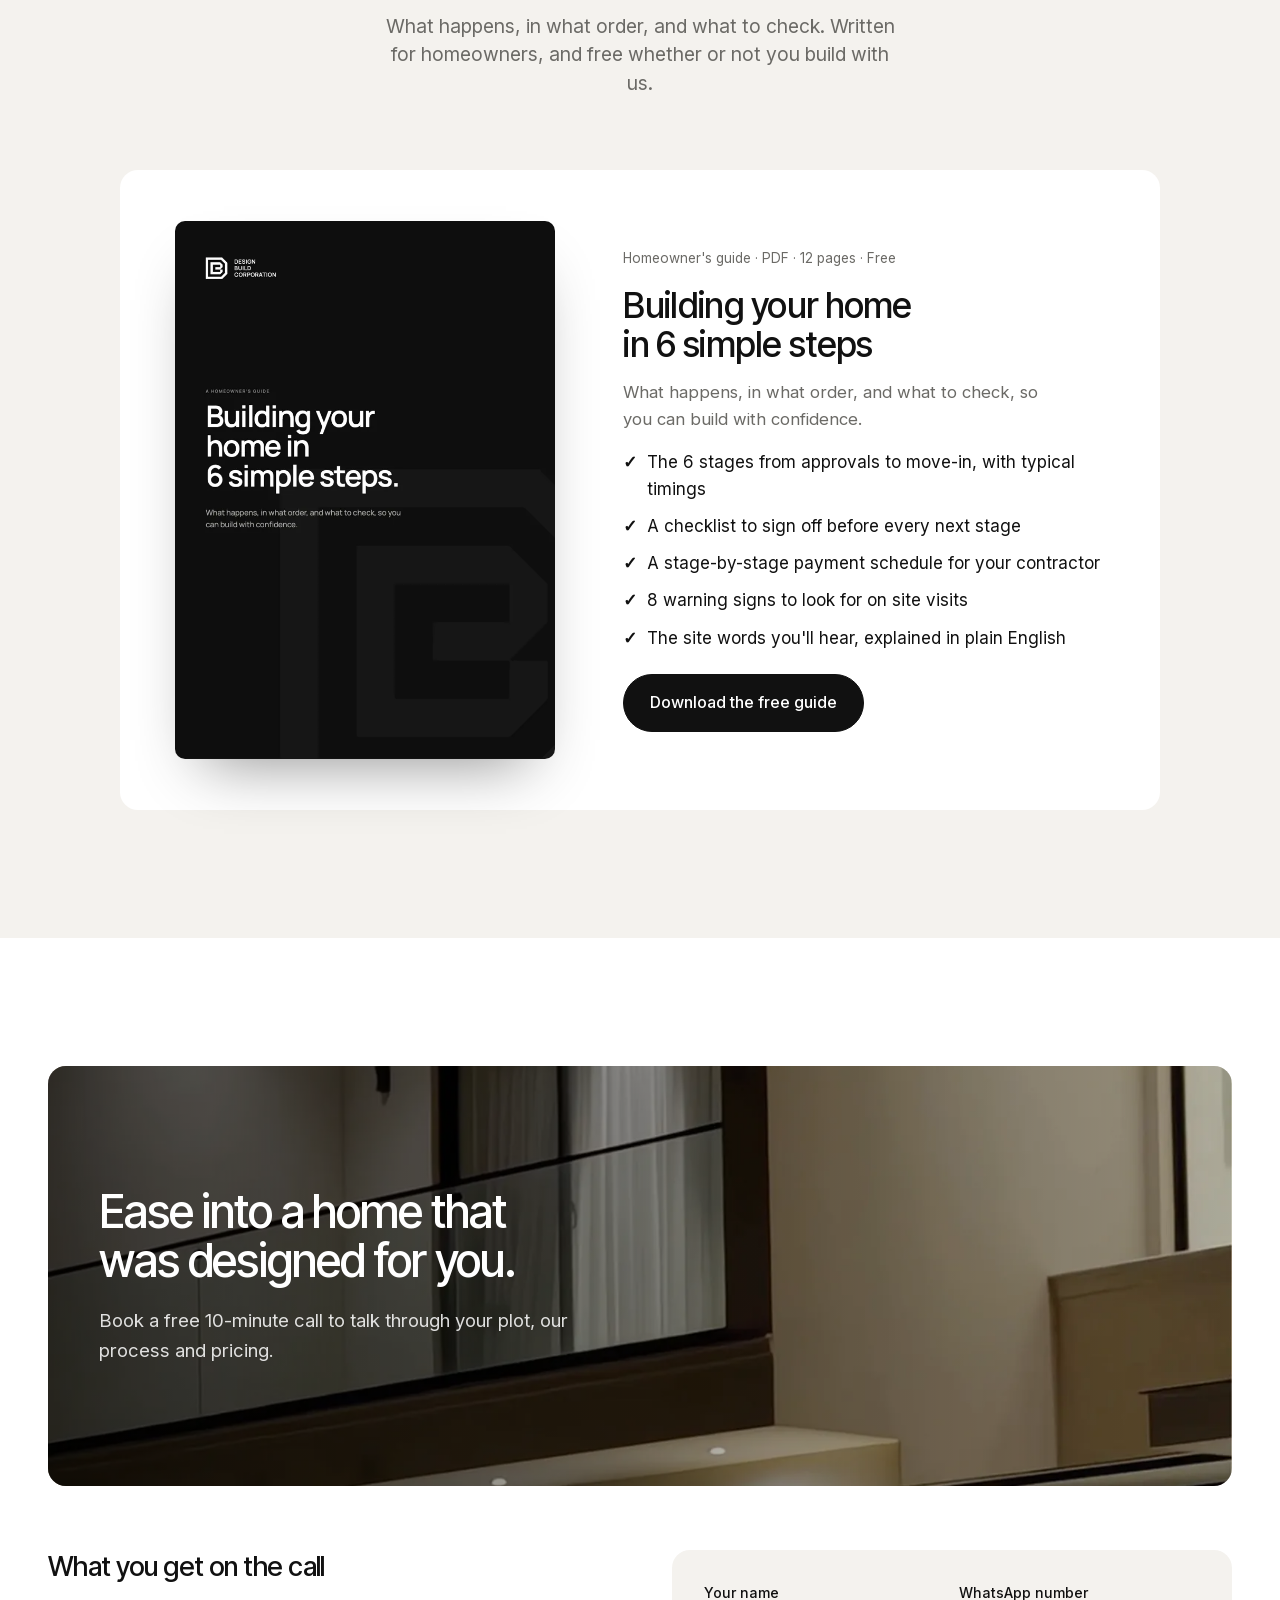
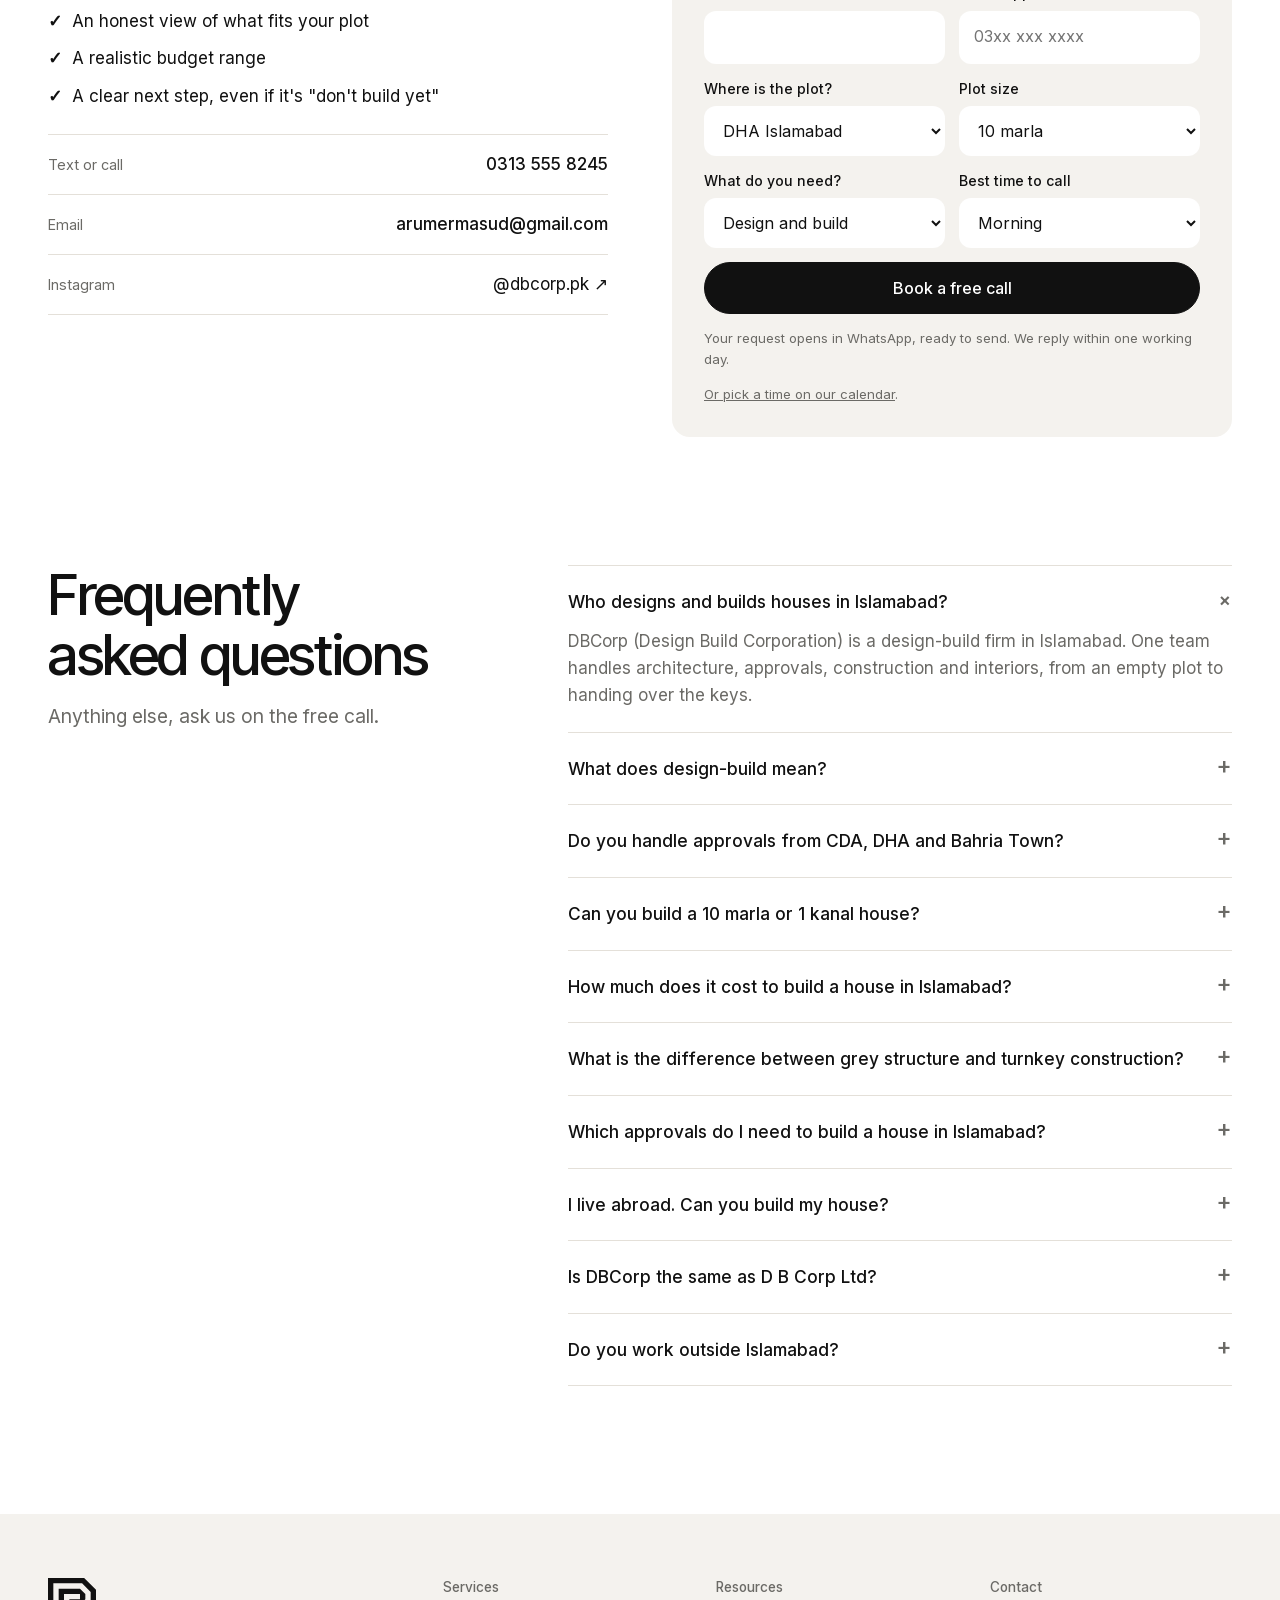
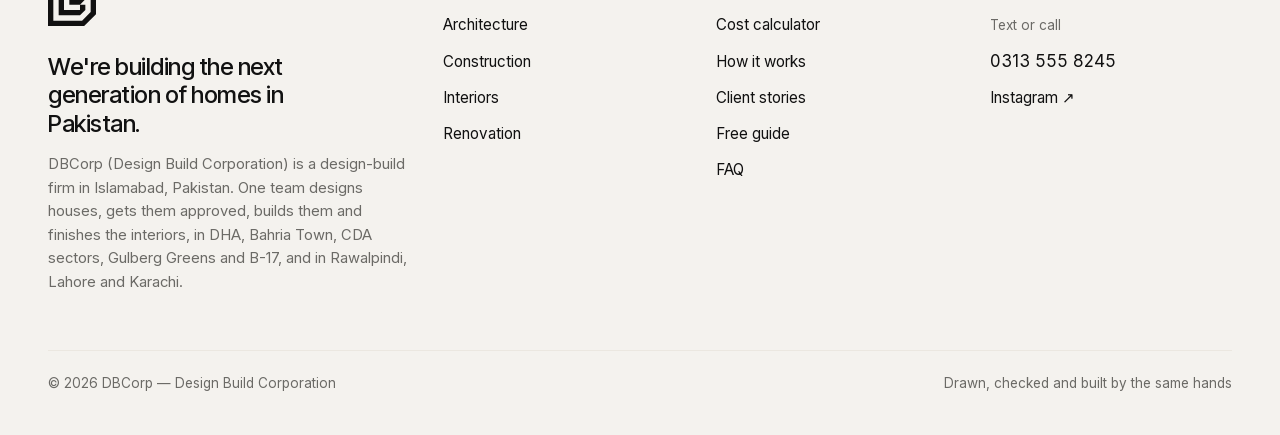
==== commit 77f3cf21: "Publish the free home-building guide, remove placeholder guides - One featured guide card with its r" ====
--- a/index.html
+++ b/index.html
@@ -177,19 +177,16 @@
 
 /* guides */
 .guides{background:var(--stone)}
-.g-grid{display:grid;grid-template-columns:repeat(3,1fr);gap:clamp(16px,2vw,24px)}
-@media (max-width:960px){.g-grid{grid-template-columns:1fr 1fr}}
-@media (max-width:600px){.g-grid{grid-template-columns:1fr}}
-.g{background:#fff;border-radius:var(--r);padding:14px 14px 22px;display:grid;gap:14px;grid-template-rows:auto auto 1fr auto}
-.g .cover{aspect-ratio:3/2;border-radius:12px;background:var(--stone);display:grid;place-items:center;overflow:hidden}
-.g .doc{width:42%;aspect-ratio:1/1.414;background:#fff;border-radius:4px;box-shadow:0 10px 24px rgba(0,0,0,.08);padding:12% 10%;display:grid;align-content:space-between}
-.g .doc b{font-family:var(--head);font-weight:600;font-size:.72rem;line-height:1.15;letter-spacing:-.01em}
-.g .doc i{display:block;height:3px;background:var(--stone-2);border-radius:2px;margin-top:4px}
-.g .doc small{font-size:.5rem;color:var(--muted);letter-spacing:.04em}
-.g .meta{display:flex;justify-content:space-between;font-size:.82rem;color:var(--muted);padding-inline:8px}
-.g .body{display:grid;gap:6px;padding-inline:8px;align-content:start}
-.g .body p{color:var(--muted);font-size:.95rem}
-.g .btn{margin-inline:8px;justify-self:start}
+.gf{display:grid;grid-template-columns:minmax(0,.8fr) minmax(0,1fr);gap:clamp(28px,5vw,72px);align-items:center;max-width:1040px;margin-inline:auto;background:#fff;border-radius:var(--r);padding:clamp(24px,4vw,56px)}
+@media (max-width:760px){.gf{grid-template-columns:1fr}.gf-cover{max-width:220px}}
+.gf-cover{display:block;border-radius:10px;overflow:hidden;box-shadow:0 30px 60px -28px rgba(0,0,0,.45);transition:transform .6s cubic-bezier(.22,1,.36,1),box-shadow .6s cubic-bezier(.22,1,.36,1);max-width:380px;justify-self:center;width:100%}
+.gf-cover img{display:block;width:100%;height:auto}
+@media (hover:hover){.gf-cover:hover{transform:translateY(-6px) rotate(-1deg);box-shadow:0 40px 70px -30px rgba(0,0,0,.5)}}
+.gf-body{display:grid;gap:16px;align-content:start}
+.gf-kicker{font-size:.85rem;color:var(--muted)}
+.gf h3{font-size:clamp(1.6rem,2.8vw,2.2rem);letter-spacing:-.02em;line-height:1.1}
+.gf-lede{color:var(--muted);font-size:1.04rem;max-width:44ch}
+.gf .btn{justify-self:start;margin-top:6px}
 
 /* faq */
 .faq{display:grid;grid-template-columns:1fr 1.5fr;gap:clamp(32px,6vw,96px)}
@@ -527,7 +524,7 @@
       <li><a href="#how">How it works</a></li>
       <li><a href="#stories">Clients</a></li>
       <li><a href="/cost-calculator">Cost calculator</a></li>
-      <li><a href="#guides">Free guides</a></li>
+      <li><a href="#guides">Free guide</a></li>
     </ul>
     <div class="right">
       <a class="btn small" href="#calendar">Book a call</a>
@@ -625,14 +622,25 @@
 <section id="guides" class="guides">
   <div class="wrap">
     <div class="head">
-      <h2>Free guides for building in Islamabad.</h2>
-      <p class="sub center">Checklists and rule books we wish every client had before they called us. Free to use, whether or not you build with us.</p>
-    </div>
-    <div class="g-grid" id="gGrid">
-      <article class="g"><div class="body"><h3>Before You Build</h3><p>The decisions to settle before you meet any architect, so the first meeting moves your house forward.</p></div></article>
-      <article class="g"><div class="body"><h3>Islamabad Layout Guide</h3><p>What realistically fits on a 5 marla, 10 marla and 1 kanal plot, with sample layouts.</p></div></article>
-      <article class="g"><div class="body"><h3>Material Grades Rulebook</h3><p>Steel, cement, bricks and concrete: what the grades mean and what to check on site.</p></div></article>
-    </div>
+      <h2>A free guide to building your home.</h2>
+      <p class="sub center">What happens, in what order, and what to check. Written for homeowners, and free whether or not you build with us.</p>
+    </div>
+    <article class="gf" id="gGrid">
+      <a class="gf-cover" href="/guides/home-building-guide.pdf" download data-guide="home-building-guide" aria-label="Download the guide (PDF)"><img src="/guides/home-building-guide-cover.webp" width="720" height="1019" alt="Cover of the DBCorp guide: Building your home in 6 simple steps" loading="lazy"></a>
+      <div class="gf-body">
+        <p class="gf-kicker">Homeowner's guide · PDF · 12 pages · Free</p>
+        <h3>Building your home in 6 simple steps</h3>
+        <p class="gf-lede">What happens, in what order, and what to check, so you can build with confidence.</p>
+        <ul class="checks">
+          <li>The 6 stages from approvals to move-in, with typical timings</li>
+          <li>A checklist to sign off before every next stage</li>
+          <li>A stage-by-stage payment schedule for your contractor</li>
+          <li>8 warning signs to look for on site visits</li>
+          <li>The site words you'll hear, explained in plain English</li>
+        </ul>
+        <a class="btn" href="/guides/home-building-guide.pdf" download data-guide="home-building-guide">Download the free guide</a>
+      </div>
+    </article>
   </div>
 </section>
 
@@ -720,7 +728,7 @@
     <div class="foot">
       <div><a class="logo" href="#top"><img src="images/logo.svg" width="61" height="61" alt=""><span class="sr-only">DBCorp, home</span></a><p class="tag">We're building the next generation of homes in Pakistan.</p><p style="color:var(--muted);margin-top:14px;font-size:.92rem;max-width:44ch">DBCorp (Design Build Corporation) is a design-build firm in Islamabad, Pakistan. One team designs houses, gets them approved, builds them and finishes the interiors, in DHA, Bahria Town, CDA sectors, Gulberg Greens and B-17, and in Rawalpindi, Lahore and Karachi.</p></div>
       <div><h3>Services</h3><ul><li><a href="#services">Architecture</a></li><li><a href="#services">Construction</a></li><li><a href="#services">Interiors</a></li><li><a href="#services">Renovation</a></li></ul></div>
-      <div><h3>Resources</h3><ul><li><a href="/cost-calculator">Cost calculator</a></li><li><a href="#how">How it works</a></li><li><a href="#stories">Client stories</a></li><li><a href="#guides">Free guides</a></li><li><a href="#faq">FAQ</a></li></ul></div>
+      <div><h3>Resources</h3><ul><li><a href="/cost-calculator">Cost calculator</a></li><li><a href="#how">How it works</a></li><li><a href="#stories">Client stories</a></li><li><a href="#guides">Free guide</a></li><li><a href="#faq">FAQ</a></li></ul></div>
       <div><h3>Contact</h3><ul><li><span style="color:var(--muted);font-size:.85rem">Text or call</span></li><li>0313 555 8245</li><li><a href="https://www.instagram.com/dbcorp.pk/" target="_blank" rel="noopener">Instagram ↗</a></li></ul></div>
     </div>
     <div class="legal"><span>© 2026 DBCorp — Design Build Corporation</span><span>Drawn, checked and built by the same hands</span></div>
@@ -735,9 +743,9 @@
     <div class="bars"><i class="on"></i><i id="bar2"></i></div>
     <div id="m1">
       <form id="dForm" novalidate>
-        <p style="color:var(--muted);font-size:.95rem">Tell us where to send a copy. Your download starts straight away.</p>
+        <p style="color:var(--muted);font-size:.95rem">Tell us a little about you, then download straight away.</p>
         <div class="field"><label for="d-name">Your name</label><input id="d-name" autocomplete="name"></div>
-        <div class="field"><label for="d-contact">Email or WhatsApp number</label><input id="d-contact"><span class="hint">A copy goes here, plus the occasional building tip. Nothing else.</span></div>
+        <div class="field"><label for="d-contact">Email or WhatsApp number</label><input id="d-contact"><span class="hint">Only for the occasional building tip, if you tick the box below. Nothing else.</span></div>
         <div class="field"><label for="d-stage">Where are you in your build?</label><select id="d-stage"><option>Planning to build this year</option><option>Planning to build next year</option><option>Construction already started</option><option>Just learning</option></select></div>
         <label class="check"><input type="checkbox" id="d-ok" checked> Send me DBCorp's building tips. Unsubscribe any time.</label>
         <p class="err" id="dErr" hidden>Add your name and an email or WhatsApp number.</p>
@@ -749,7 +757,6 @@
       <h3 style="font-size:1.4rem">Your guide is ready.</h3>
       <p style="color:var(--muted)" id="mDone">Download it now.</p>
       <button class="btn" id="mDownload">Download PDF</button>
-      <p class="note" id="mPrev" hidden>Preview only: on the live site this button downloads the file.</p>
       <div style="border-top:1px solid var(--line);padding-top:16px;display:grid;gap:10px">
         <p style="font-weight:500">Want us to apply it to your plot?</p>
         <a class="btn line small" href="#calendar" id="mBook" style="justify-self:start">Book a free call</a>
@@ -875,22 +882,15 @@
     setTimeout(()=>items.forEach(d=>d.style.removeProperty('--d')),1500)}},{threshold:.1});io.observe(box)})();
 
 /* ---------- Free guides + download flow ---------- */
-const G=[
- {id:'before-you-build',t:'Before You Build',k:'Checklist · PDF',c:'plan',d:'The decisions to settle before you meet any architect, so the first meeting moves your house forward.'},
- {id:'islamabad-layout-guide',t:'Islamabad Layout Guide',k:'Guide · PDF',c:'design',d:'What realistically fits on a 5 marla, 10 marla and 1 kanal plot, with sample layouts.'},
- {id:'material-grades-rulebook',t:'Material Grades Rulebook',k:'Rule book · PDF',c:'build',d:'Steel, cement, bricks and concrete: what the grades mean and what to check on site.'}
-];
-const gGrid=document.getElementById('gGrid');gGrid.innerHTML=''; // replace the plain fallback cards
-G.forEach(g=>{const el=document.createElement('article');el.className='g';el.dataset.c=g.c;
-  el.innerHTML=`<div class="cover"><div class="doc"><b>${g.t}</b><div><i></i><i style="width:70%"></i><i style="width:85%"></i></div><small>DBCORP</small></div></div>
-   <div class="meta"><span>${g.k}</span><span>Free</span></div><div class="body"><h3>${g.t}</h3><p>${g.d}</p></div>
-   <button class="btn small" data-id="${g.id}">Download free</button>`;gGrid.appendChild(el)});
+const G=[{id:'home-building-guide',t:'Building your home in 6 simple steps',k:"Homeowner's guide · PDF",file:'/guides/home-building-guide.pdf'}];
+const gGrid=document.getElementById('gGrid');
 const modal=document.getElementById('modal');let cur=null,last=null;
 function openM(g){cur=g;last=document.activeElement;document.getElementById('mTitle').textContent=g.t;document.getElementById('mKind').textContent=g.k;
   document.getElementById('m1').hidden=false;document.getElementById('m2').hidden=true;document.getElementById('bar2').classList.remove('on');document.getElementById('dErr').hidden=true;
-  document.getElementById('mDownload').textContent=g.k.includes('Excel')?'Download worksheet':'Download PDF';modal.hidden=false;setTimeout(()=>document.getElementById('d-name').focus(),30)}
+  modal.hidden=false;setTimeout(()=>document.getElementById('d-name').focus(),30)}
 function closeM(){modal.hidden=true;last&&last.focus()}
-gGrid.addEventListener('click',e=>{const b=e.target.closest('button[data-id]');if(b)openM(G.find(g=>g.id===b.dataset.id))});
+// with a lead endpoint connected, ask for details first; without one, the link simply downloads the PDF
+gGrid.addEventListener('click',e=>{const a=e.target.closest('a[data-guide]');if(a&&LEAD_ENDPOINT){e.preventDefault();openM(G.find(g=>g.id===a.dataset.guide))}});
 document.getElementById('mClose').onclick=closeM;modal.addEventListener('click',e=>{if(e.target===modal)closeM()});
 document.addEventListener('keydown',e=>{if(e.key==='Escape'&&!modal.hidden)closeM()});document.getElementById('mBook').onclick=closeM;
 document.getElementById('dForm').addEventListener('submit',e=>{e.preventDefault();
@@ -899,8 +899,8 @@
   const lead={type:'download',guide:cur.id,name:n,contact:c,stage:document.getElementById('d-stage').value,optIn:document.getElementById('d-ok').checked,at:new Date().toISOString()};
   if(LEAD_ENDPOINT)fetch(LEAD_ENDPOINT,{method:'POST',headers:{'Content-Type':'application/json'},body:JSON.stringify(lead)}).catch(()=>{});
   document.getElementById('m1').hidden=true;document.getElementById('m2').hidden=false;document.getElementById('bar2').classList.add('on');
-  document.getElementById('mDone').textContent=`Thanks, ${n.split(' ')[0]}. Download it now. A copy will also go to ${c}.`;document.getElementById('mPrev').hidden=true});
-document.getElementById('mDownload').onclick=()=>{const ext=cur.k.includes('Excel')?'xlsx':'pdf';if(LEAD_ENDPOINT)location.href='/downloads/'+cur.id+'.'+ext;else document.getElementById('mPrev').hidden=false};
+  document.getElementById('mDone').textContent=`Thanks, ${n.split(' ')[0]}. Your guide is ready.`});
+document.getElementById('mDownload').onclick=()=>{const a=document.createElement('a');a.href=cur.file;a.download='';document.body.appendChild(a);a.click();a.remove()};
 
 /* ---------- Book a call -> Calendly (falls back to WhatsApp) ---------- */
 const calWrap=document.getElementById('calWrap');
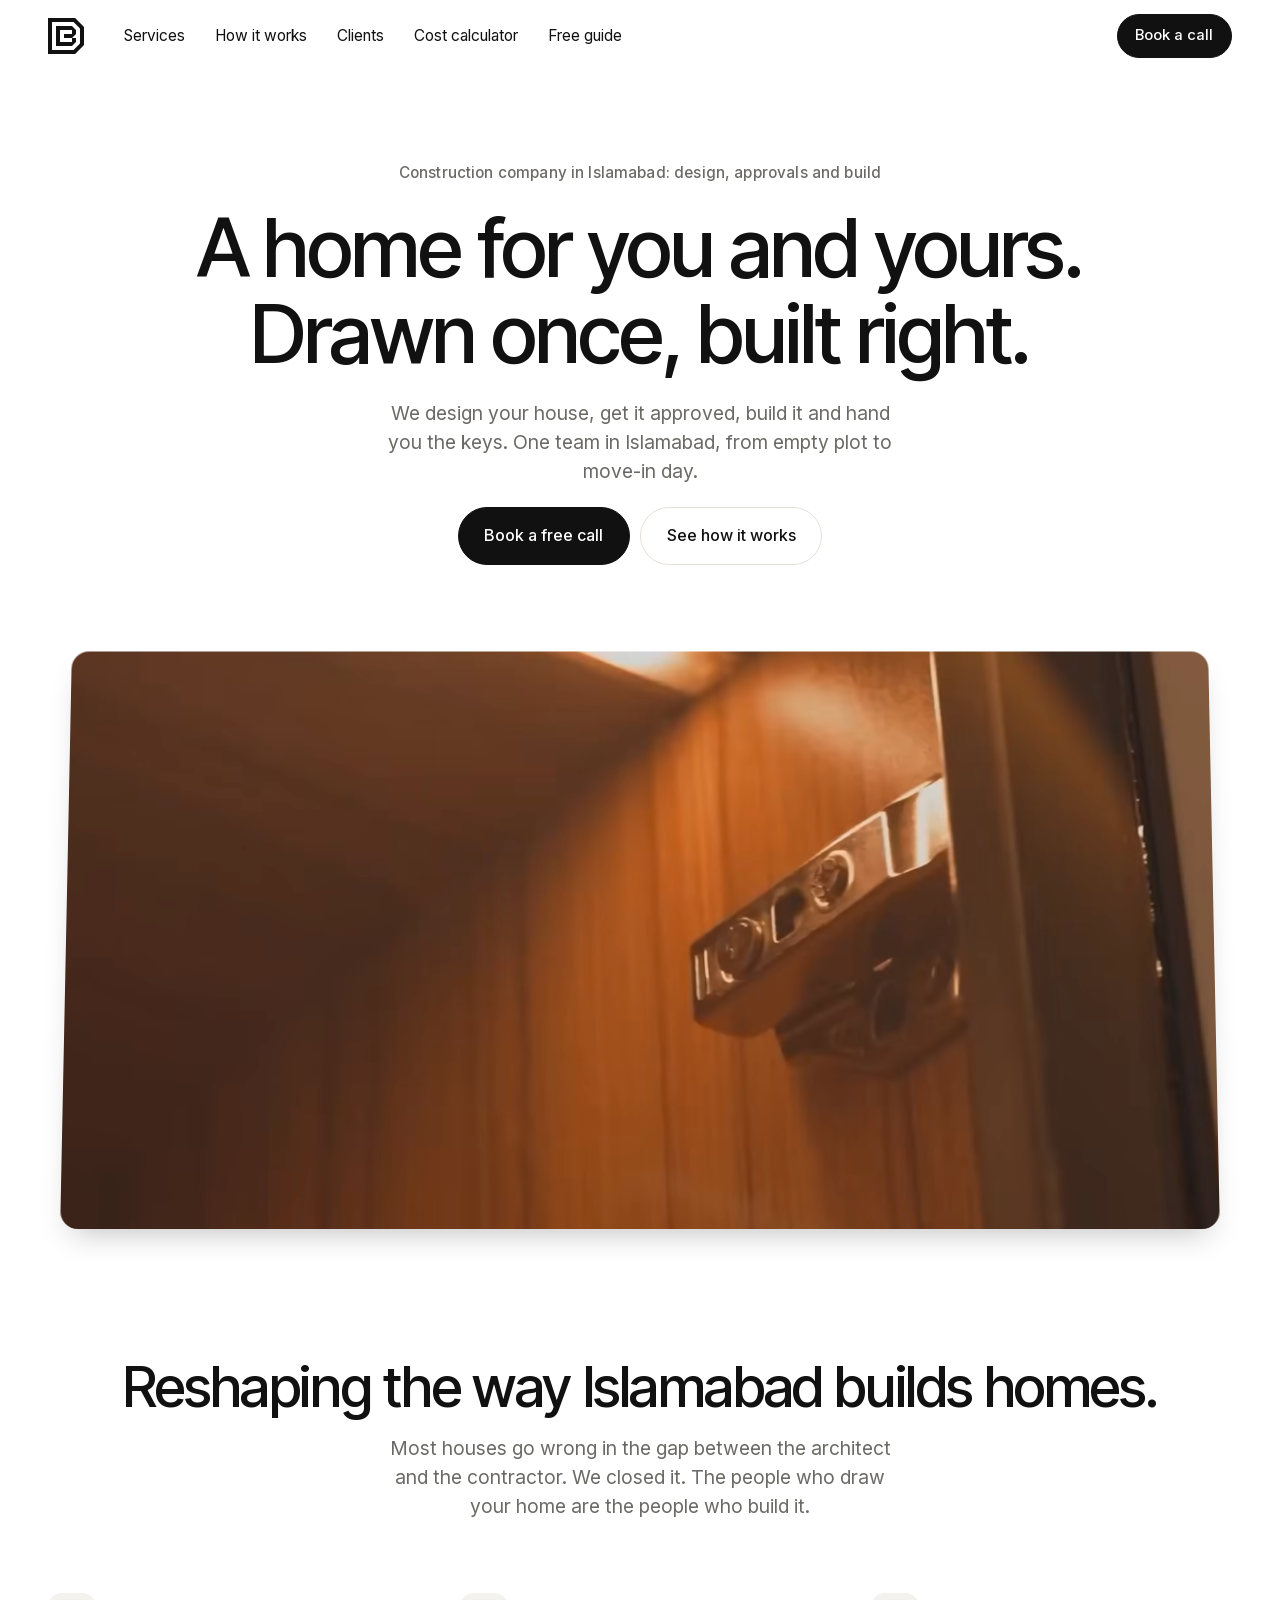
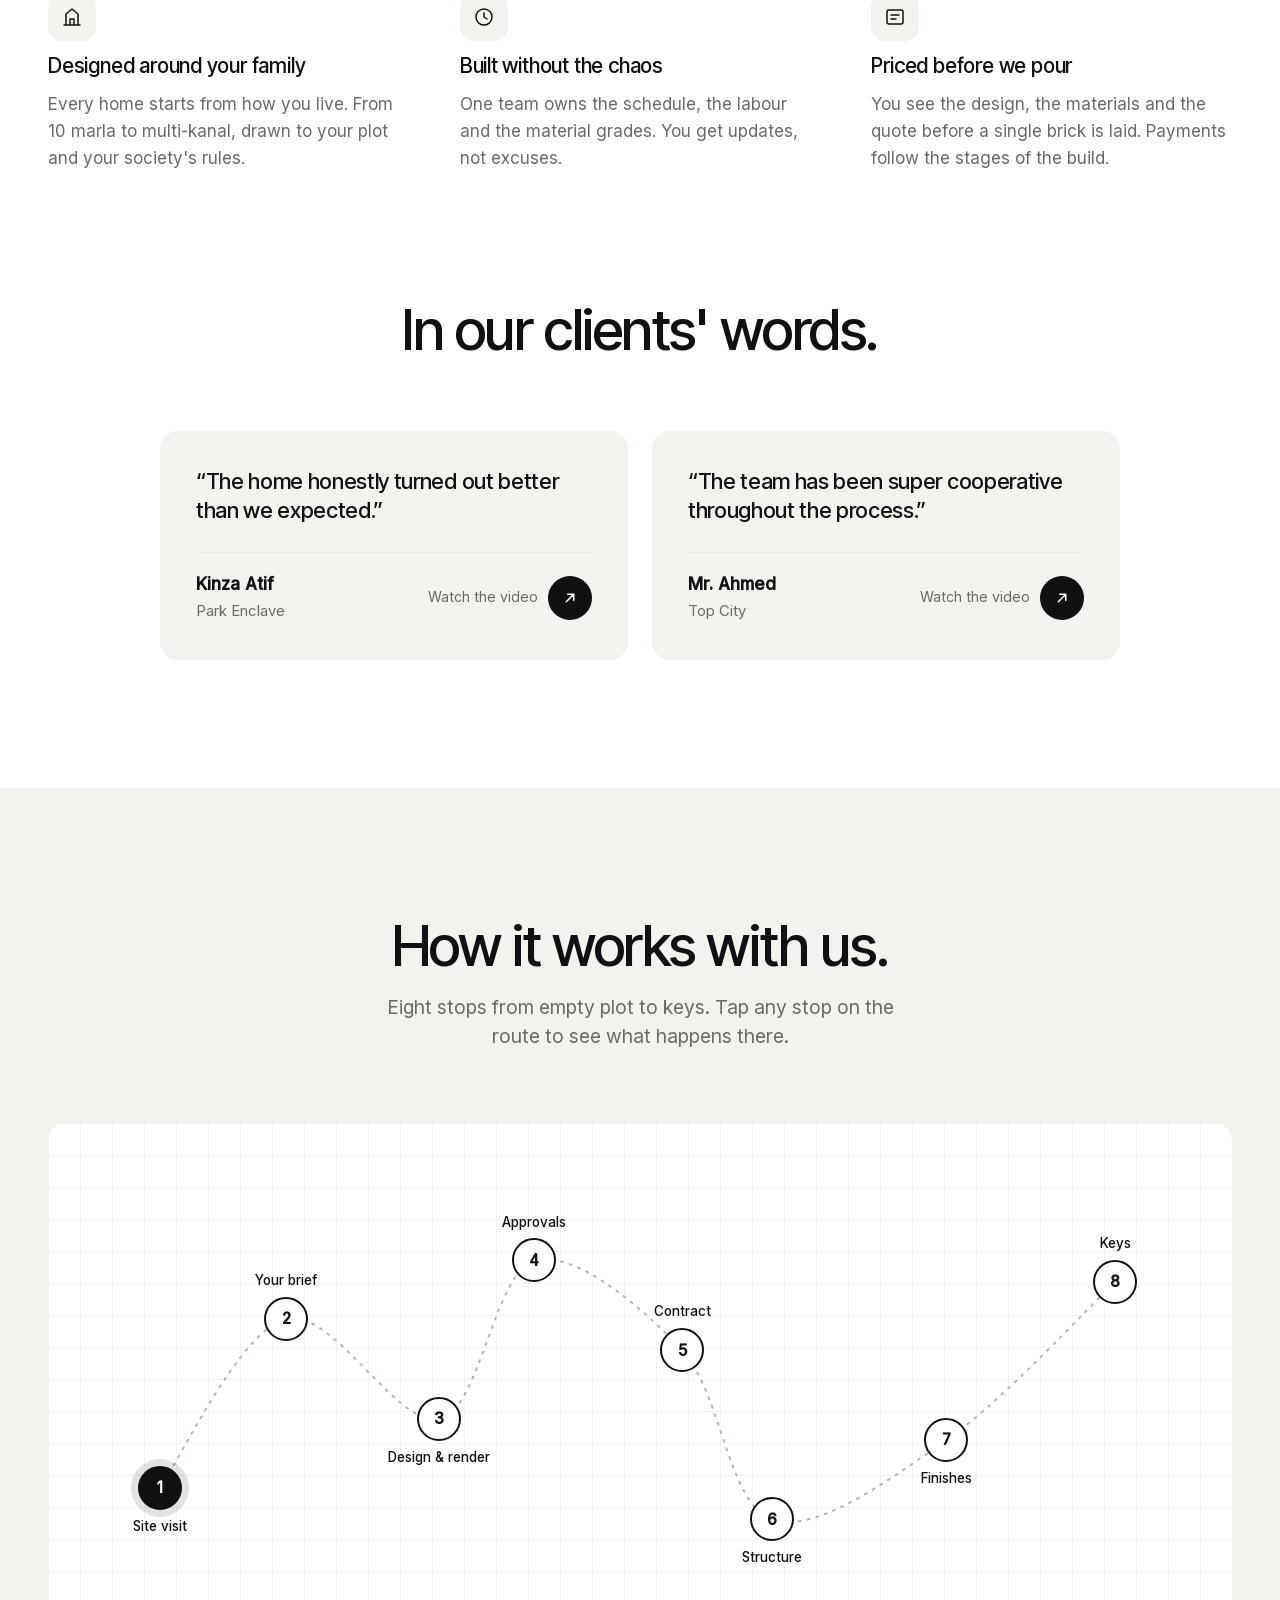
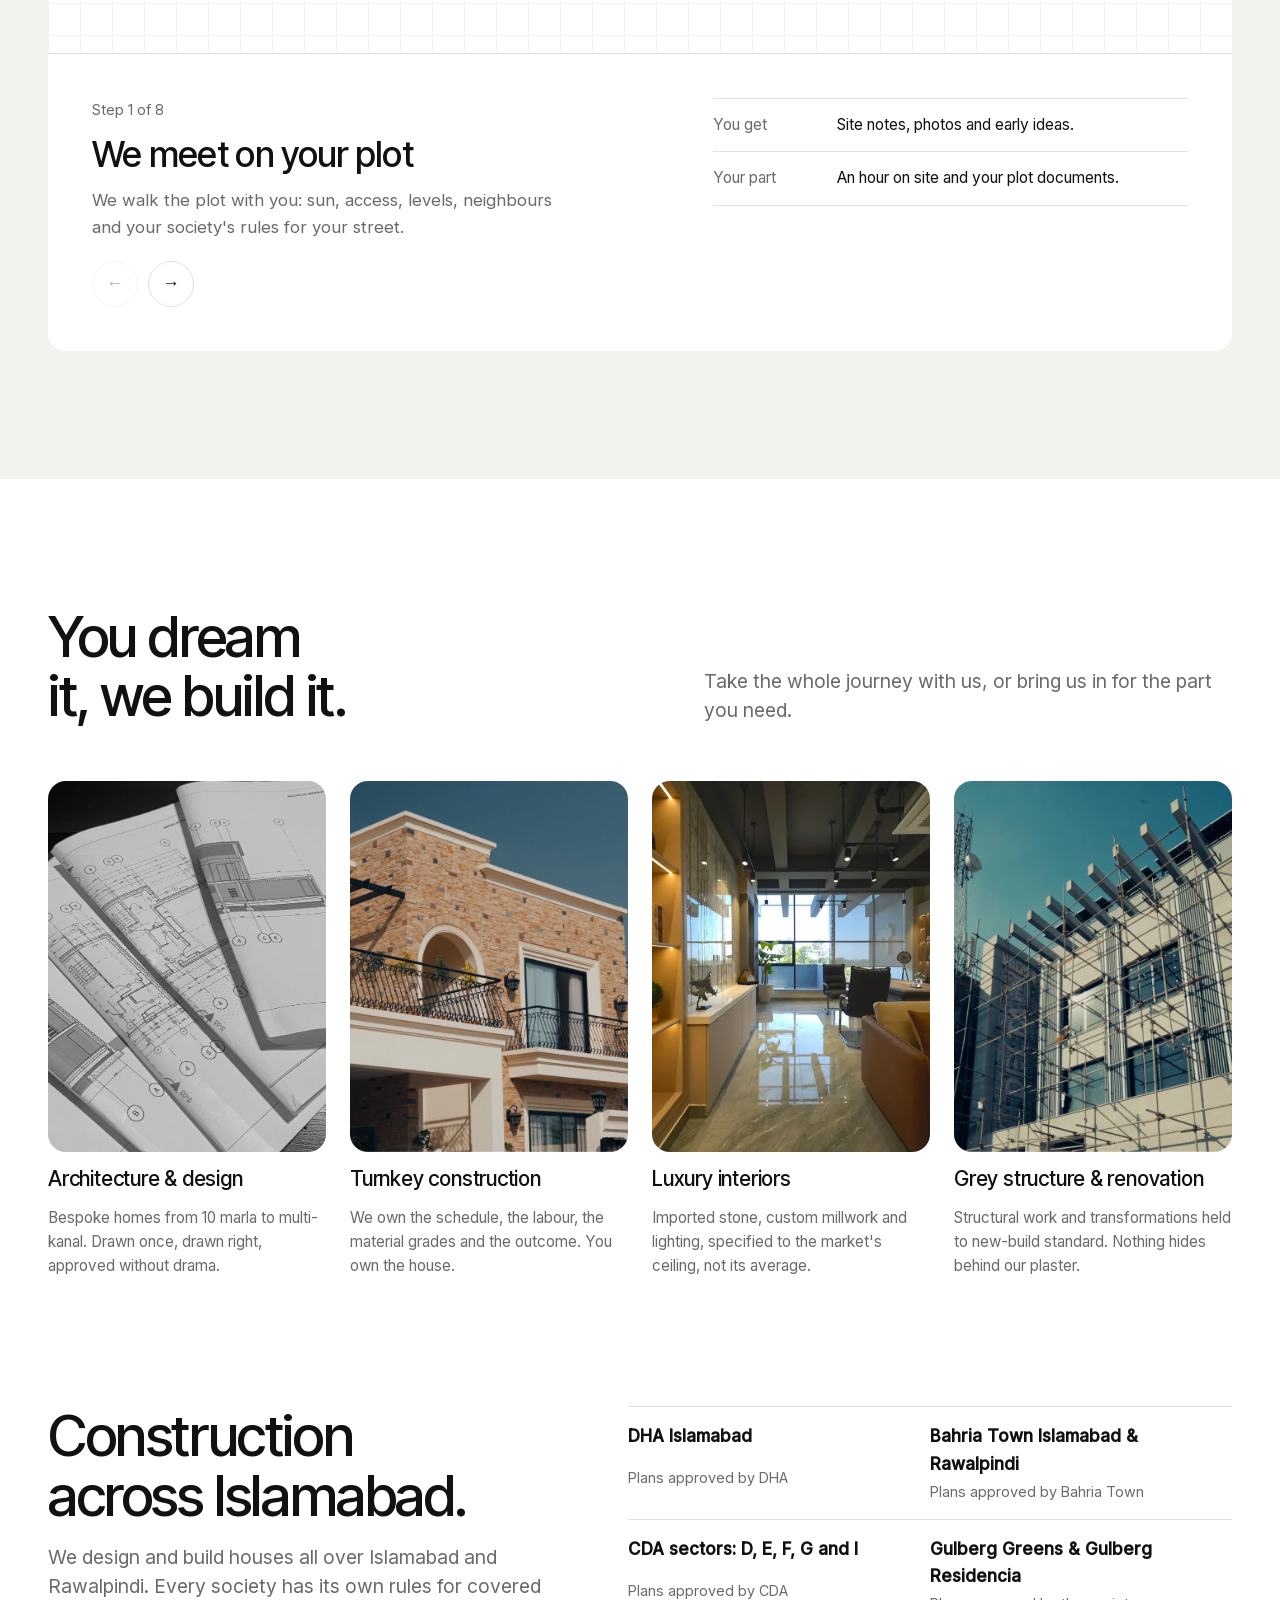
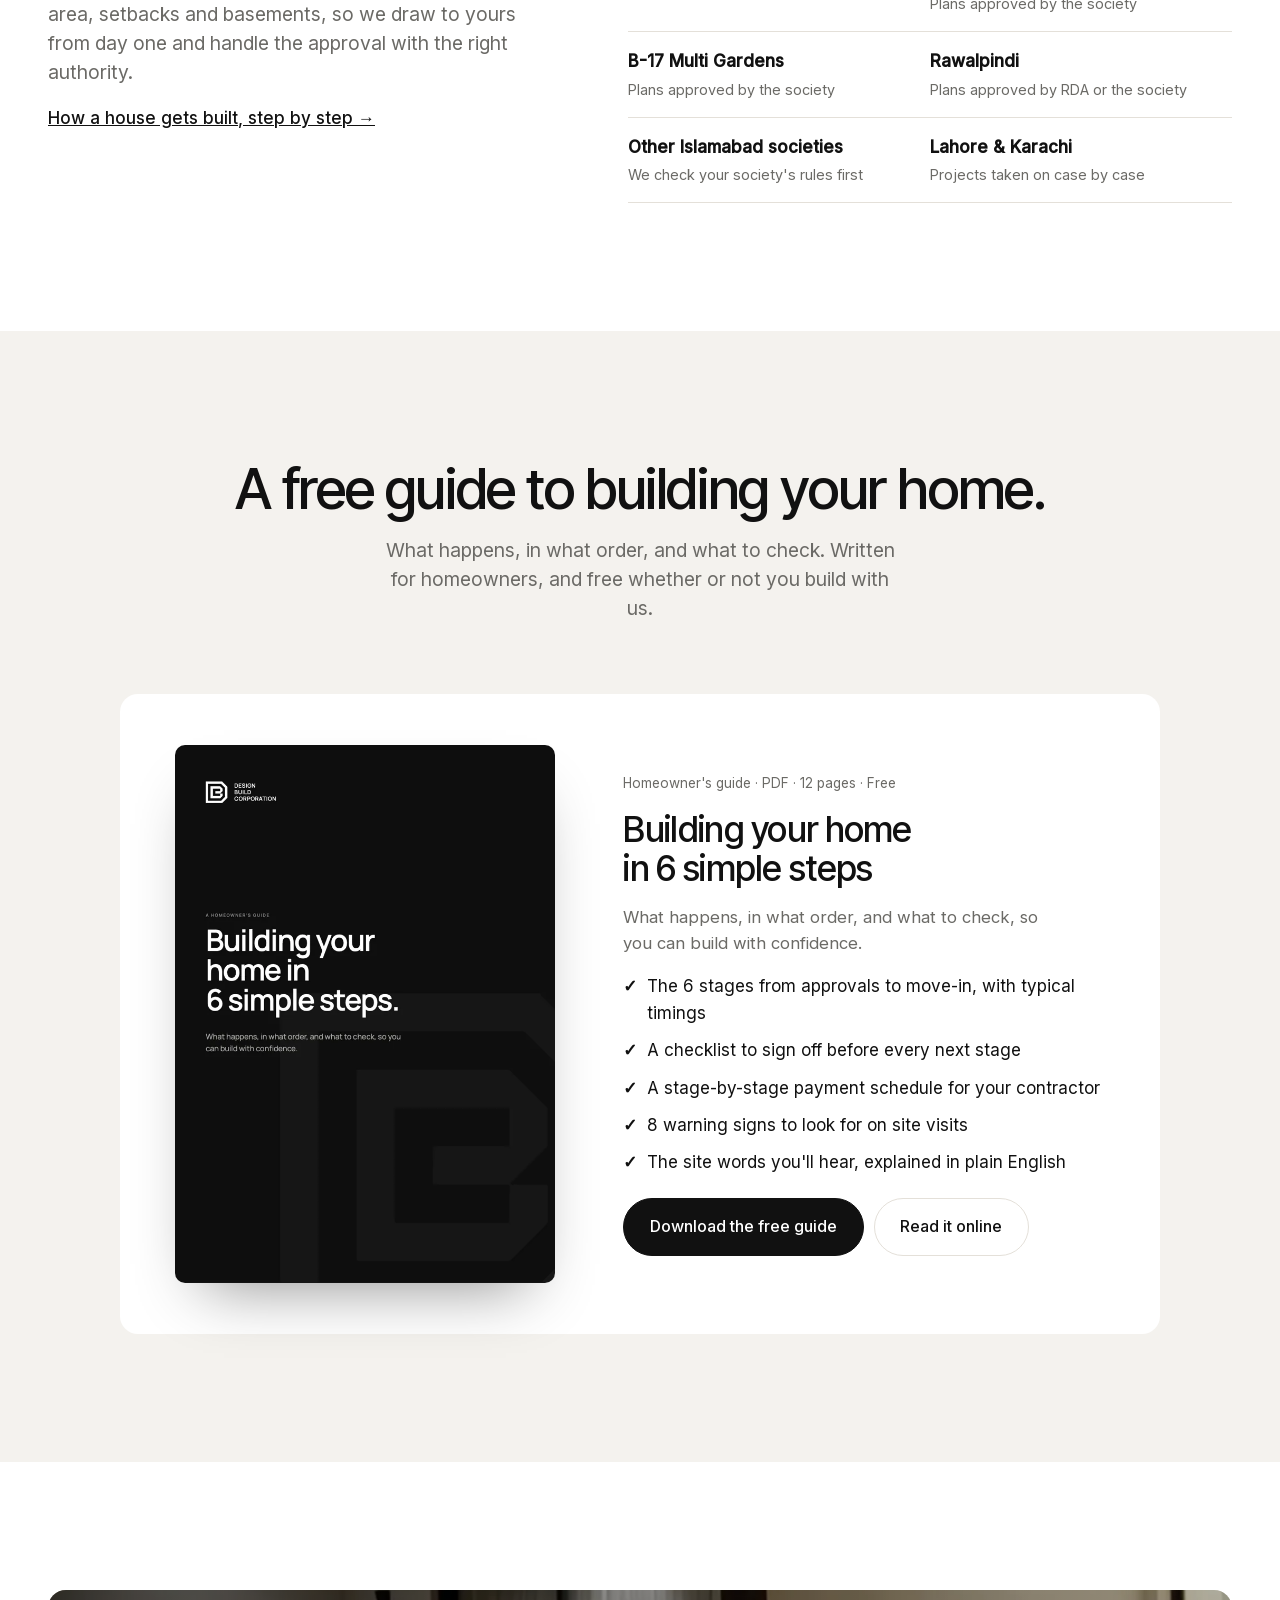
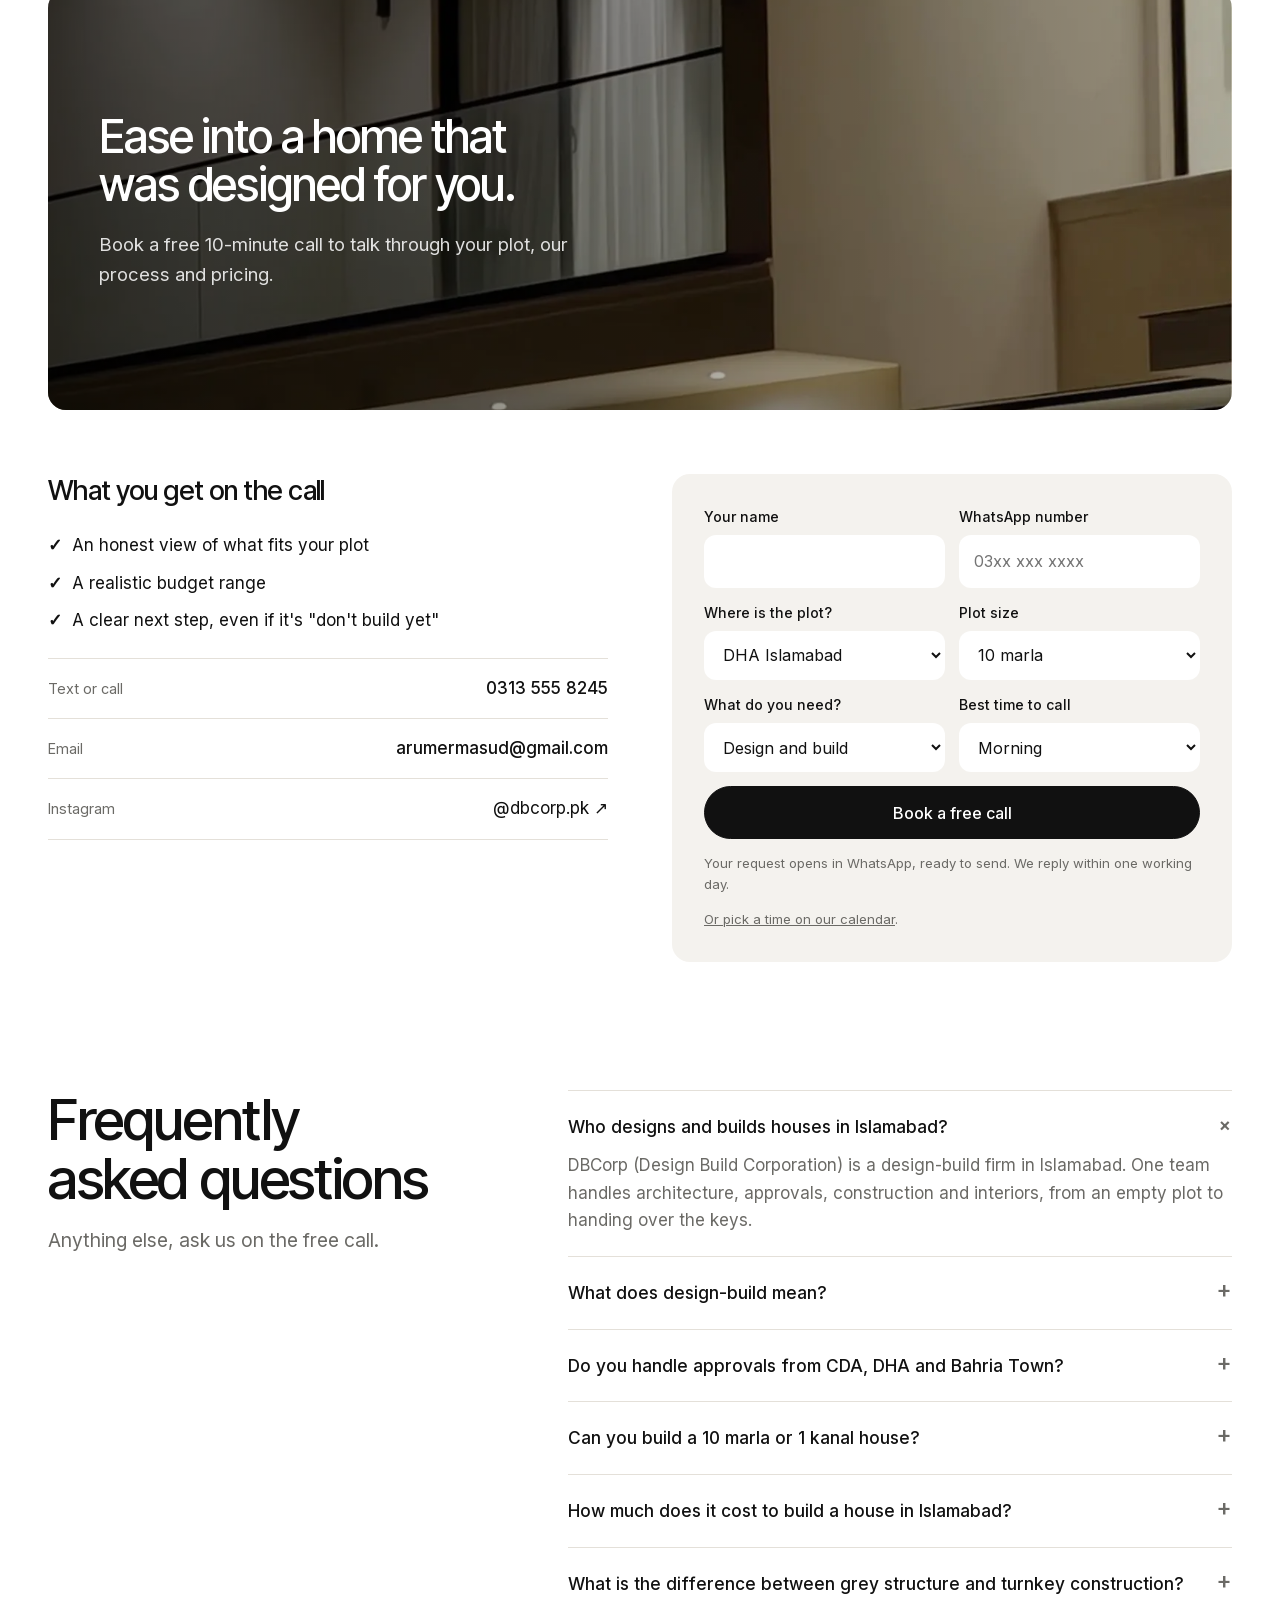
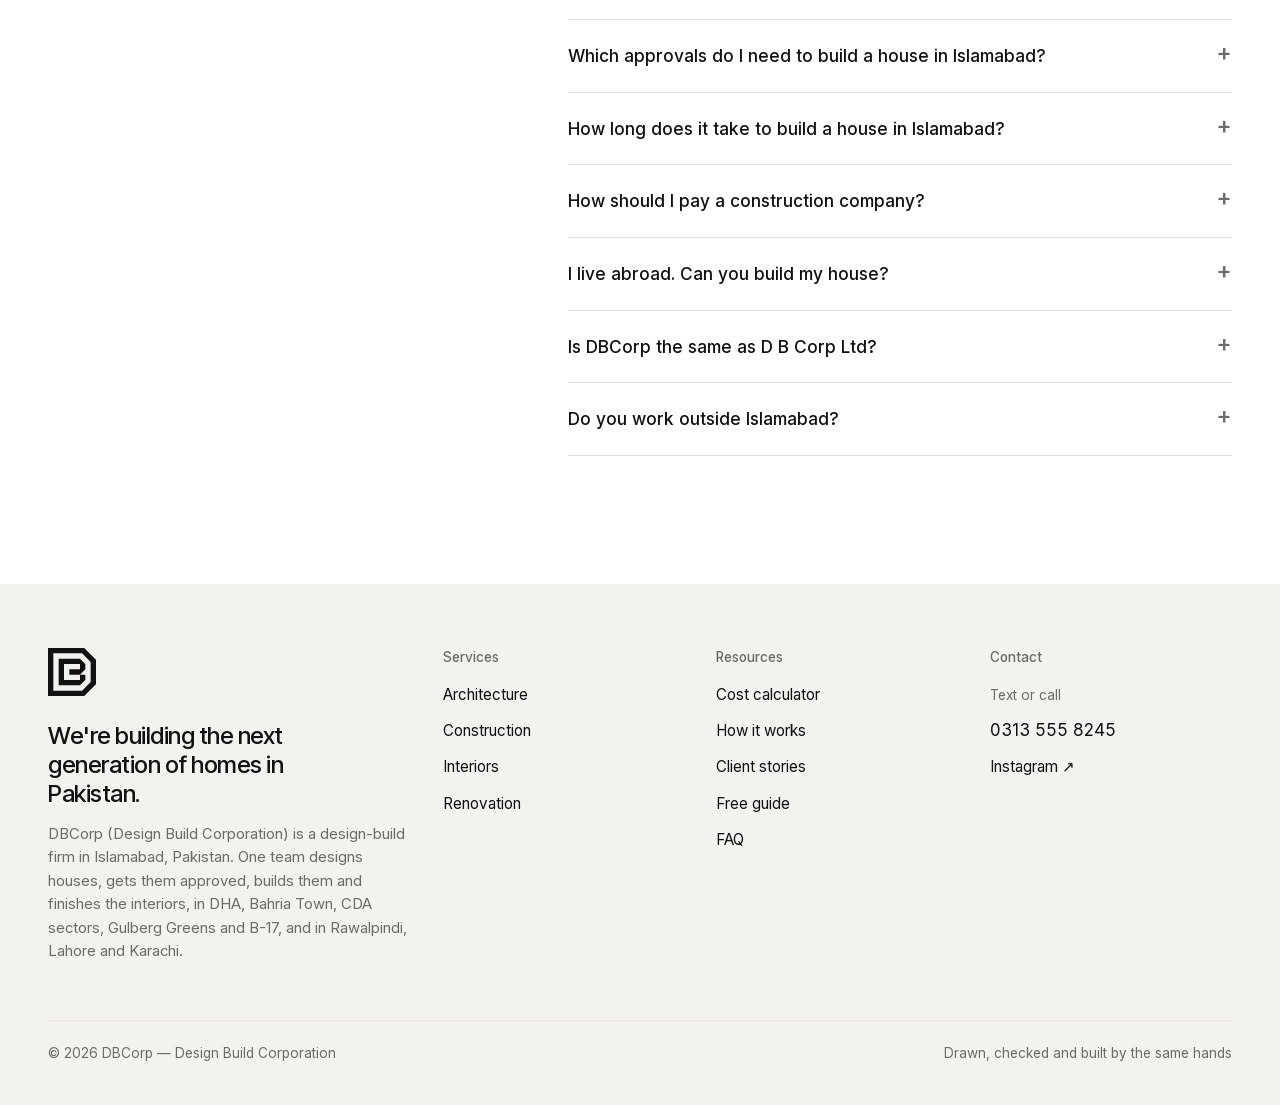
==== commit 4c10c864: "Target "construction company in Islamabad", add the /guide page - Home: title, description and H1 ai" ====
--- a/index.html
+++ b/index.html
@@ -3,13 +3,13 @@
 <head>
 <meta charset="utf-8">
 <meta name="viewport" content="width=device-width, initial-scale=1, viewport-fit=cover">
-<title>Architects &amp; House Construction in Islamabad | DBCorp Design Build</title>
-<meta name="description" content="DBCorp designs, approves and builds homes in Islamabad: DHA, Bahria Town, E &amp; F sectors, Gulberg and B-17. Architecture, turnkey construction and interiors. Book a free 10-minute call.">
+<title>Construction Company in Islamabad | Design &amp; Build Homes | DBCorp</title>
+<meta name="description" content="DBCorp is a construction company in Islamabad. One team designs your house, gets it approved and builds it, in DHA, Bahria Town, CDA sectors, Gulberg and B-17. Book a free 10-minute call.">
 <link rel="canonical" href="https://dbcorp.pk/">
 <meta name="robots" content="index, follow, max-image-preview:large">
 <meta name="geo.region" content="PK-IS"><meta name="geo.placename" content="Islamabad">
 <meta property="og:type" content="website"><meta property="og:site_name" content="DBCorp — Design Build Corporation">
-<meta property="og:title" content="Architects &amp; Home Builders in Islamabad | DBCorp">
+<meta property="og:title" content="Construction Company in Islamabad | DBCorp Design Build">
 <meta property="og:description" content="One team designs your home, gets it approved, builds it and hands you the keys. Book a free 10-minute call.">
 <meta property="og:url" content="https://dbcorp.pk/"><meta property="og:image" content="https://dbcorp.pk/images/hero.jpg"><meta property="og:image:width" content="2400"><meta property="og:image:height" content="1343">
 <link rel="icon" href="favicon.svg?v=2" type="image/svg+xml">
@@ -187,6 +187,16 @@
 .gf h3{font-size:clamp(1.6rem,2.8vw,2.2rem);letter-spacing:-.02em;line-height:1.1}
 .gf-lede{color:var(--muted);font-size:1.04rem;max-width:44ch}
 .gf .btn{justify-self:start;margin-top:6px}
+
+/* areas */
+.areas{display:grid;grid-template-columns:1fr 1.2fr;gap:clamp(32px,6vw,96px);align-items:start}
+@media (max-width:860px){.areas{grid-template-columns:1fr}}
+.areas-head{display:grid;gap:18px;align-content:start}
+.areas-head a{font-weight:500}
+.area-list{list-style:none;margin:0;padding:0;display:grid;grid-template-columns:1fr 1fr;border-top:1px solid var(--line)}
+@media (max-width:560px){.area-list{grid-template-columns:1fr}}
+.area-list li{display:grid;gap:2px;padding:16px 16px 16px 0;border-bottom:1px solid var(--line)}
+.area-list span{color:var(--muted);font-size:.9rem}
 
 /* faq */
 .faq{display:grid;grid-template-columns:1fr 1.5fr;gap:clamp(32px,6vw,96px)}
@@ -488,6 +498,22 @@
   },
   {
    "@type": "Question",
+   "name": "How long does it take to build a house in Islamabad?",
+   "acceptedAnswer": {
+    "@type": "Answer",
+    "text": "About 12 to 16 months for a 10 marla, double-storey house. Planning and approvals take 1 to 3 months, then come the foundation, structure and roof, pipes and wiring, finishing, and final testing. Our free guide breaks down every stage."
+   }
+  },
+  {
+   "@type": "Question",
+   "name": "How should I pay a construction company?",
+   "acceptedAnswer": {
+    "@type": "Answer",
+    "text": "In stages, and only for finished, checked work. A fair schedule is 5% when the contract is signed, 10% after the foundation, 15% after each roof slab, 15% after pipes, wiring and plaster, 30% after finishing, 5% at handover, and the last 5% held for 6 to 12 months in case of defects."
+   }
+  },
+  {
+   "@type": "Question",
    "name": "I live abroad. Can you build my house?",
    "acceptedAnswer": {
     "@type": "Answer",
@@ -524,7 +550,7 @@
       <li><a href="#how">How it works</a></li>
       <li><a href="#stories">Clients</a></li>
       <li><a href="/cost-calculator">Cost calculator</a></li>
-      <li><a href="#guides">Free guide</a></li>
+      <li><a href="/guide">Free guide</a></li>
     </ul>
     <div class="right">
       <a class="btn small" href="#calendar">Book a call</a>
@@ -538,7 +564,7 @@
 <section class="hero">
   <div class="wrap">
     <div class="hero-copy">
-      <h1 class="eyebrow">Architects and house builders in Islamabad</h1>
+      <h1 class="eyebrow">Construction company in Islamabad: design, approvals and build</h1>
       <p class="h1">A home for you and yours.<br>Drawn once, built right.</p>
       <p class="sub center">We design your house, get it approved, build it and hand you the keys. One team in Islamabad, from empty plot to move-in day.</p>
       <div class="hero-ctas"><a class="btn" href="#calendar">Book a free call</a><a class="btn line" href="#how">See how it works</a></div>
@@ -619,6 +645,26 @@
   </div>
 </section>
 
+<section id="areas" style="padding-top:0">
+  <div class="wrap areas">
+    <div class="areas-head">
+      <h2>Construction across Islamabad.</h2>
+      <p class="sub">We design and build houses all over Islamabad and Rawalpindi. Every society has its own rules for covered area, setbacks and basements, so we draw to yours from day one and handle the approval with the right authority.</p>
+      <p><a href="/guide">How a house gets built, step by step →</a></p>
+    </div>
+    <ul class="area-list">
+        <li><strong>DHA Islamabad</strong><span>Plans approved by DHA</span></li>
+        <li><strong>Bahria Town Islamabad &amp; Rawalpindi</strong><span>Plans approved by Bahria Town</span></li>
+        <li><strong>CDA sectors: D, E, F, G and I</strong><span>Plans approved by CDA</span></li>
+        <li><strong>Gulberg Greens &amp; Gulberg Residencia</strong><span>Plans approved by the society</span></li>
+        <li><strong>B-17 Multi Gardens</strong><span>Plans approved by the society</span></li>
+        <li><strong>Rawalpindi</strong><span>Plans approved by RDA or the society</span></li>
+        <li><strong>Other Islamabad societies</strong><span>We check your society's rules first</span></li>
+        <li><strong>Lahore &amp; Karachi</strong><span>Projects taken on case by case</span></li>
+    </ul>
+  </div>
+</section>
+
 <section id="guides" class="guides">
   <div class="wrap">
     <div class="head">
@@ -638,7 +684,7 @@
           <li>8 warning signs to look for on site visits</li>
           <li>The site words you'll hear, explained in plain English</li>
         </ul>
-        <a class="btn" href="/guides/home-building-guide.pdf" download data-guide="home-building-guide">Download the free guide</a>
+        <div class="hero-ctas" style="justify-content:flex-start"><a class="btn" href="/guides/home-building-guide.pdf" download data-guide="home-building-guide">Download the free guide</a><a class="btn line" href="/guide">Read it online</a></div>
       </div>
     </article>
   </div>
@@ -715,6 +761,8 @@
       <details><summary>How much does it cost to build a house in Islamabad?</summary><p>It depends on plot size, covered area, your society's rules and the finish level you choose. Try our <a href="/cost-calculator">construction cost calculator</a> for a quick estimate, or get a realistic range for your plot on the free 10-minute call.</p></details>
       <details><summary>What is the difference between grey structure and turnkey construction?</summary><p>Grey structure is the foundation, columns, beams, slabs, brickwork, plaster and concealed pipes. Turnkey adds everything after that: flooring, doors and windows, bathrooms, kitchen, electrical fittings, paint and woodwork, so the house is ready to move into. We do both.</p></details>
       <details><summary>Which approvals do I need to build a house in Islamabad?</summary><p>Your building plan (the map) must be approved before construction starts, by the authority that governs your plot: CDA for sectors such as E, F, G and I, or the society itself in DHA, Bahria Town and most private housing schemes. When the house is finished you apply for a completion certificate. We prepare the drawings and handle the submission.</p></details>
+      <details><summary>How long does it take to build a house in Islamabad?</summary><p>About 12 to 16 months for a 10 marla, double-storey house. Planning and approvals take 1 to 3 months, then come the foundation, structure and roof, pipes and wiring, finishing, and final testing. Our <a href="/guide">free guide</a> breaks down every stage.</p></details>
+      <details><summary>How should I pay a construction company?</summary><p>In stages, and only for finished, checked work. A fair schedule is 5% when the contract is signed, 10% after the foundation, 15% after each roof slab, 15% after pipes, wiring and plaster, 30% after finishing, 5% at handover, and the last 5% held for 6 to 12 months in case of defects.</p></details>
       <details><summary>I live abroad. Can you build my house?</summary><p>Yes. One firm and one contract means one point of contact, and you can follow every stage of the build from wherever you are.</p></details>
       <details><summary>Is DBCorp the same as D B Corp Ltd?</summary><p>No. DBCorp (Design Build Corporation) is a house design and construction firm based in Islamabad, Pakistan. It is not related to D B Corp Ltd, the Indian media company that publishes Dainik Bhaskar.</p></details>
       <details><summary>Do you work outside Islamabad?</summary><p>We're based in Islamabad and also build in Rawalpindi, Lahore and Karachi.</p></details>
@@ -728,7 +776,7 @@
     <div class="foot">
       <div><a class="logo" href="#top"><img src="images/logo.svg" width="61" height="61" alt=""><span class="sr-only">DBCorp, home</span></a><p class="tag">We're building the next generation of homes in Pakistan.</p><p style="color:var(--muted);margin-top:14px;font-size:.92rem;max-width:44ch">DBCorp (Design Build Corporation) is a design-build firm in Islamabad, Pakistan. One team designs houses, gets them approved, builds them and finishes the interiors, in DHA, Bahria Town, CDA sectors, Gulberg Greens and B-17, and in Rawalpindi, Lahore and Karachi.</p></div>
       <div><h3>Services</h3><ul><li><a href="#services">Architecture</a></li><li><a href="#services">Construction</a></li><li><a href="#services">Interiors</a></li><li><a href="#services">Renovation</a></li></ul></div>
-      <div><h3>Resources</h3><ul><li><a href="/cost-calculator">Cost calculator</a></li><li><a href="#how">How it works</a></li><li><a href="#stories">Client stories</a></li><li><a href="#guides">Free guide</a></li><li><a href="#faq">FAQ</a></li></ul></div>
+      <div><h3>Resources</h3><ul><li><a href="/cost-calculator">Cost calculator</a></li><li><a href="#how">How it works</a></li><li><a href="#stories">Client stories</a></li><li><a href="/guide">Free guide</a></li><li><a href="#faq">FAQ</a></li></ul></div>
       <div><h3>Contact</h3><ul><li><span style="color:var(--muted);font-size:.85rem">Text or call</span></li><li>0313 555 8245</li><li><a href="https://www.instagram.com/dbcorp.pk/" target="_blank" rel="noopener">Instagram ↗</a></li></ul></div>
     </div>
     <div class="legal"><span>© 2026 DBCorp — Design Build Corporation</span><span>Drawn, checked and built by the same hands</span></div>
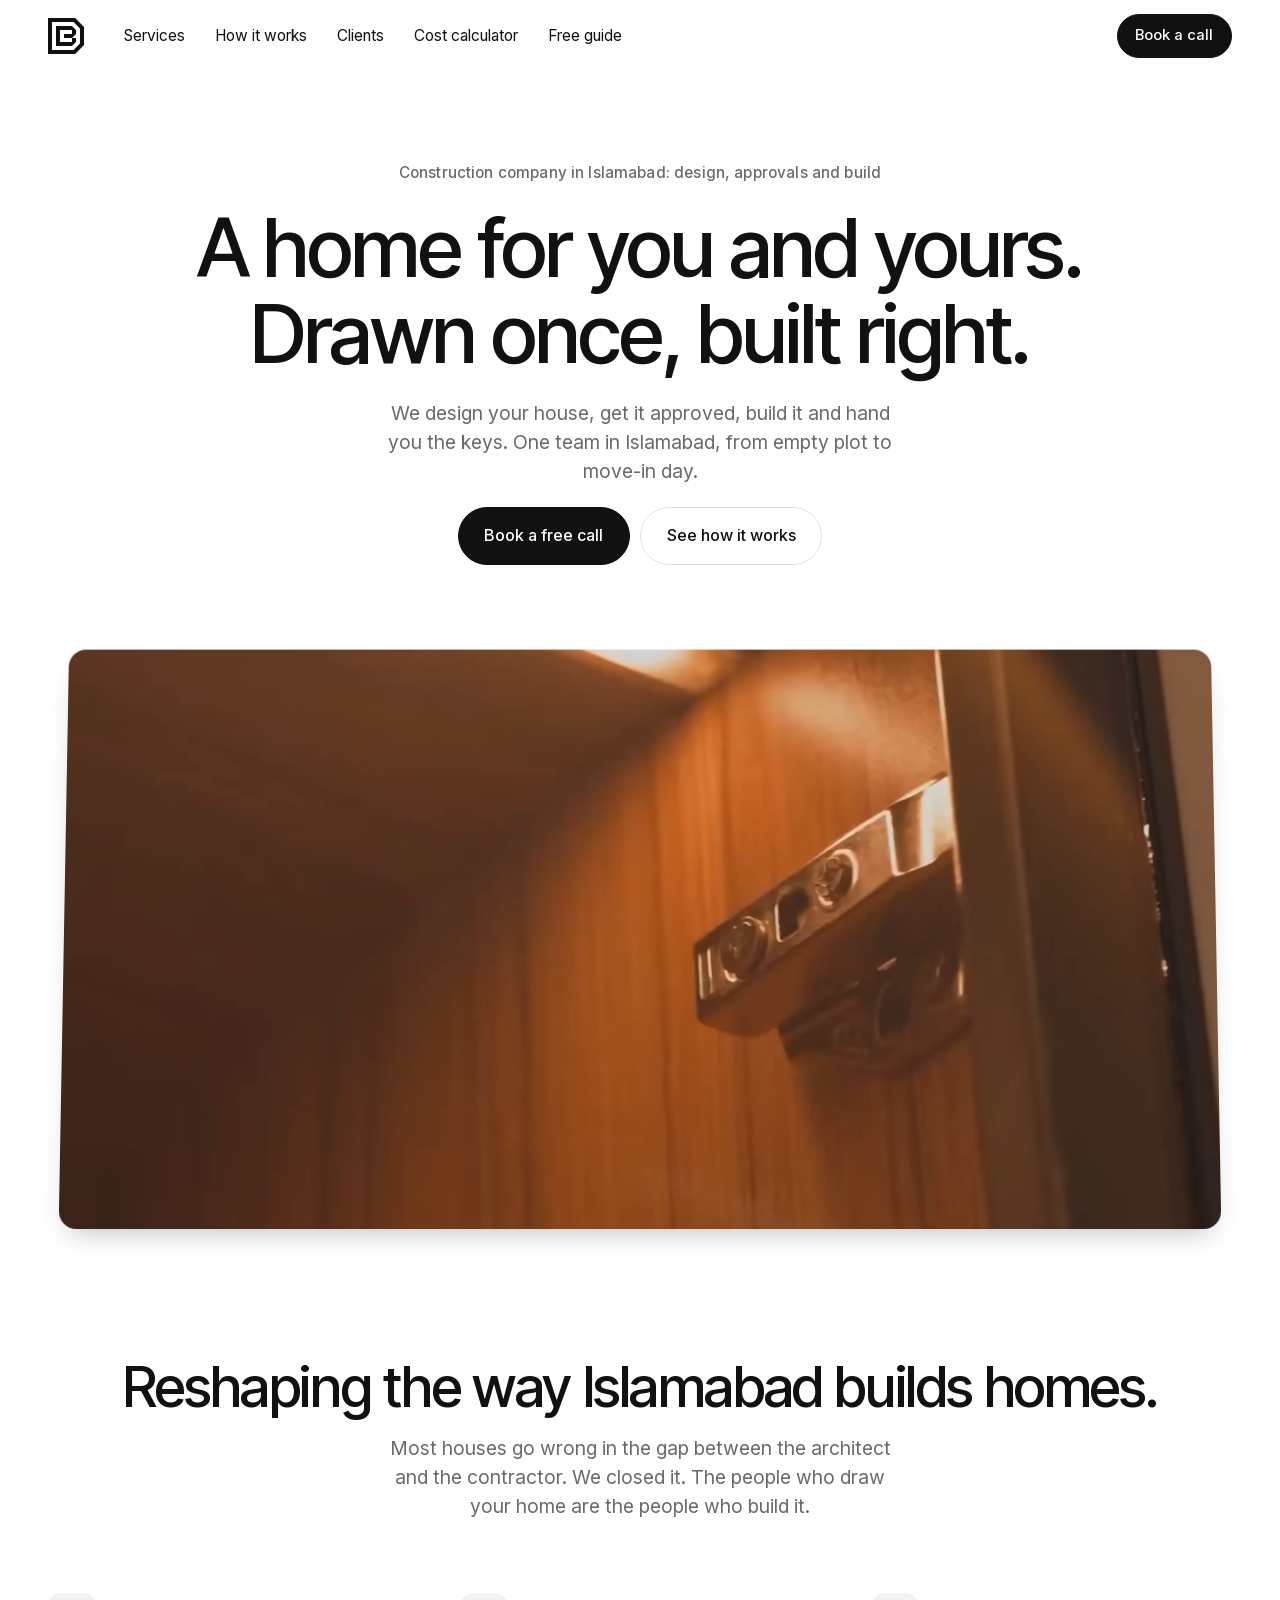
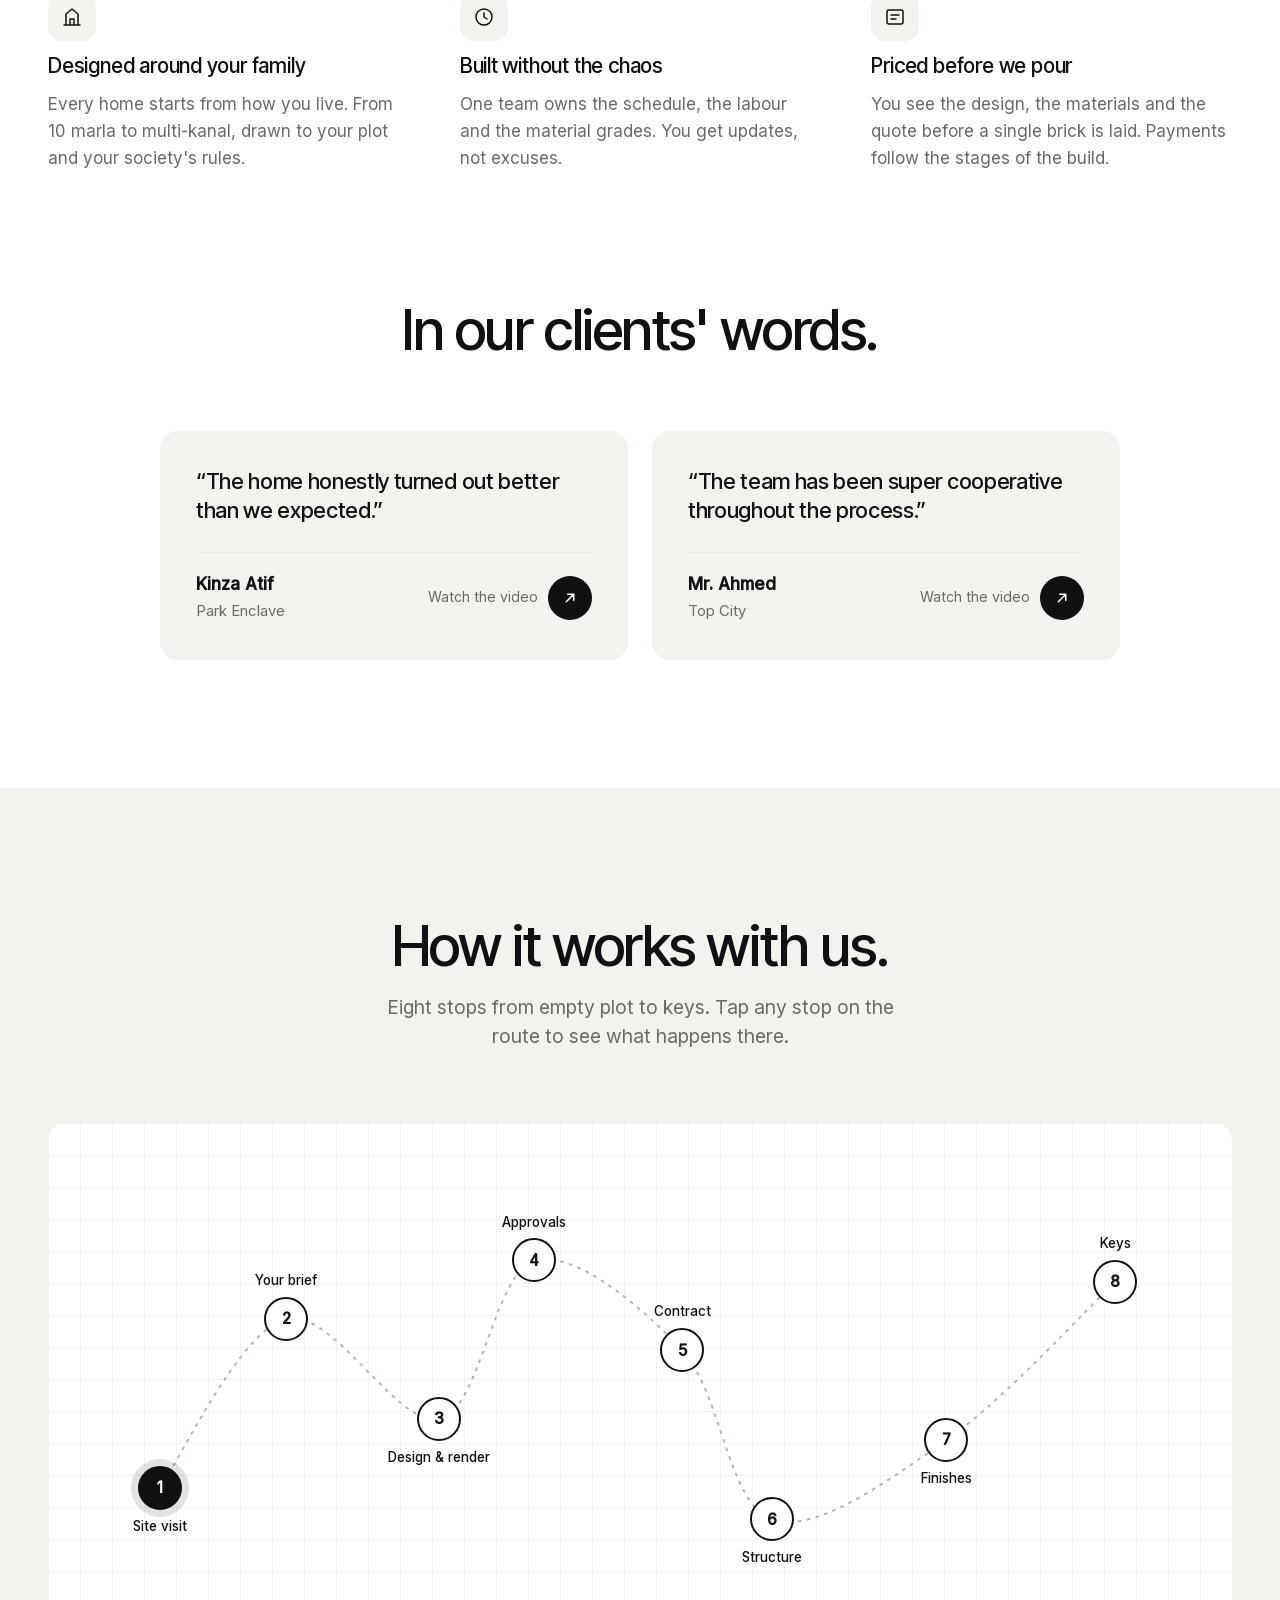
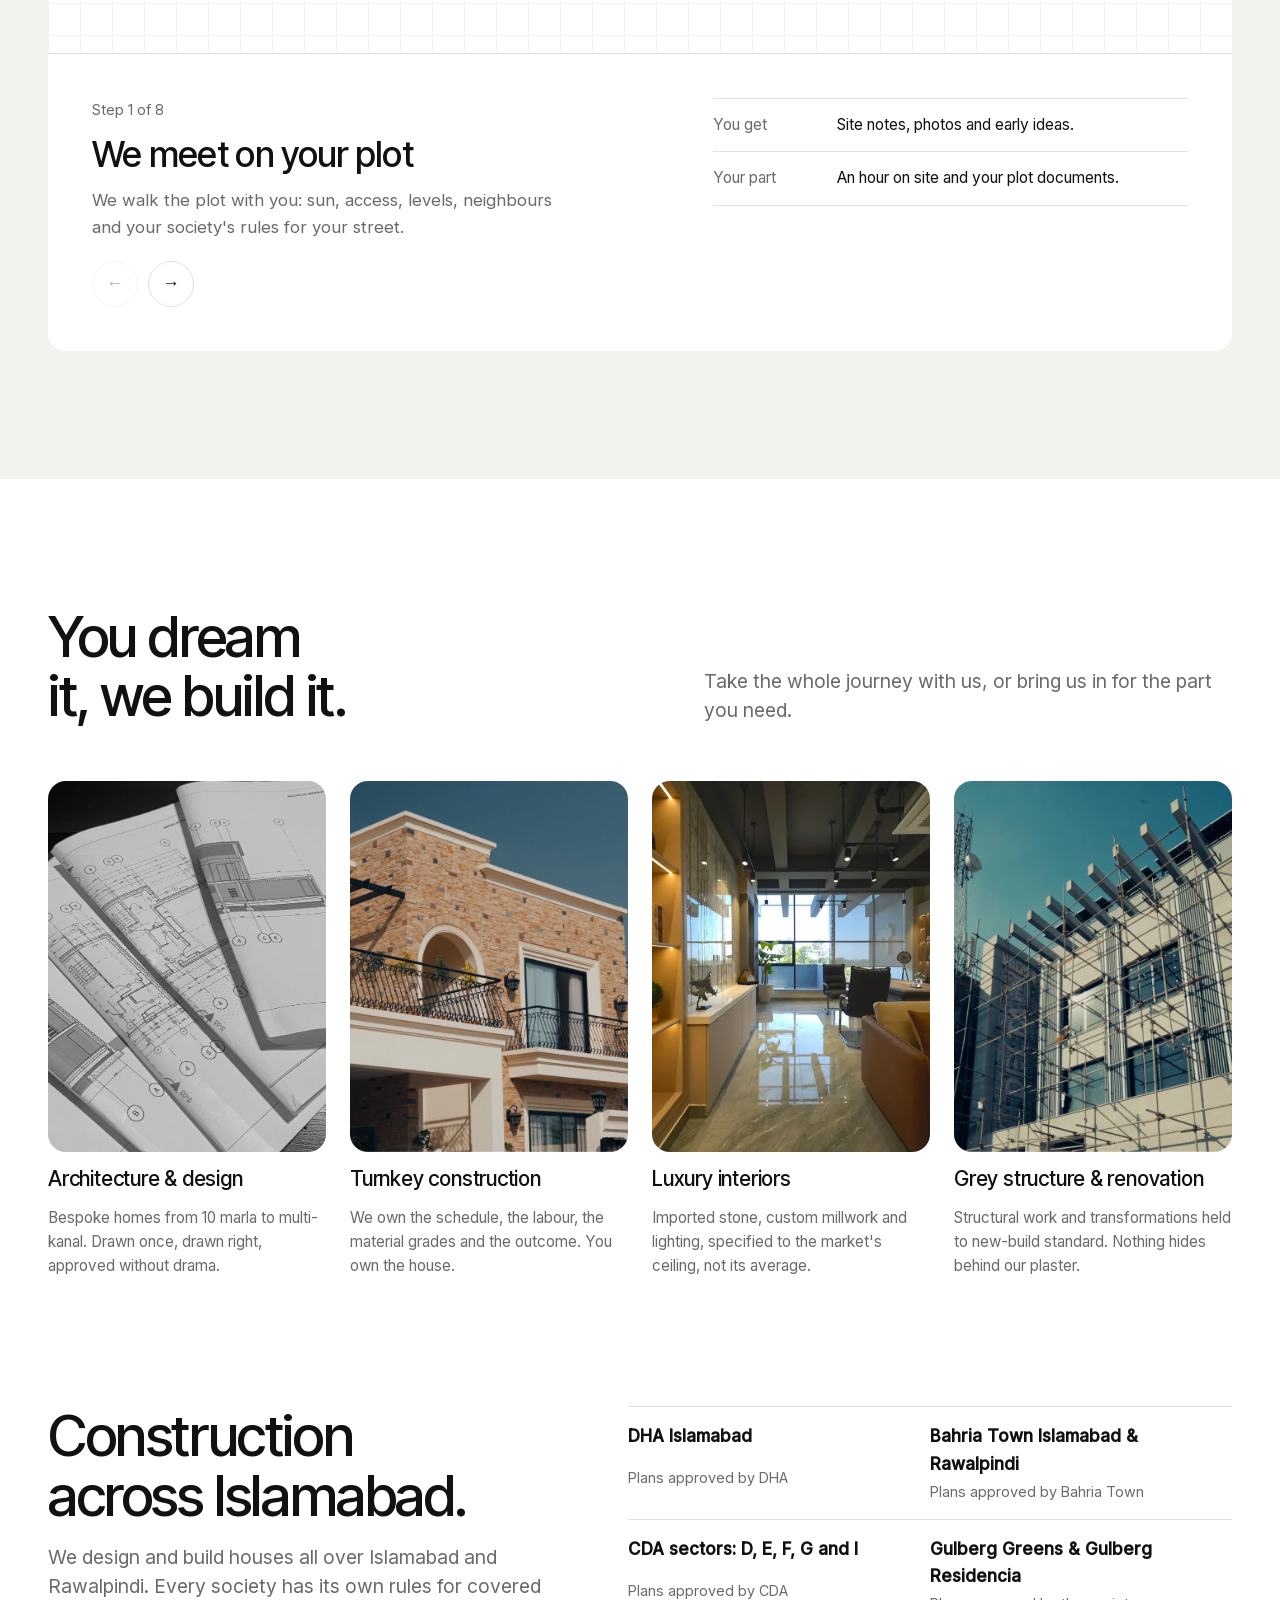
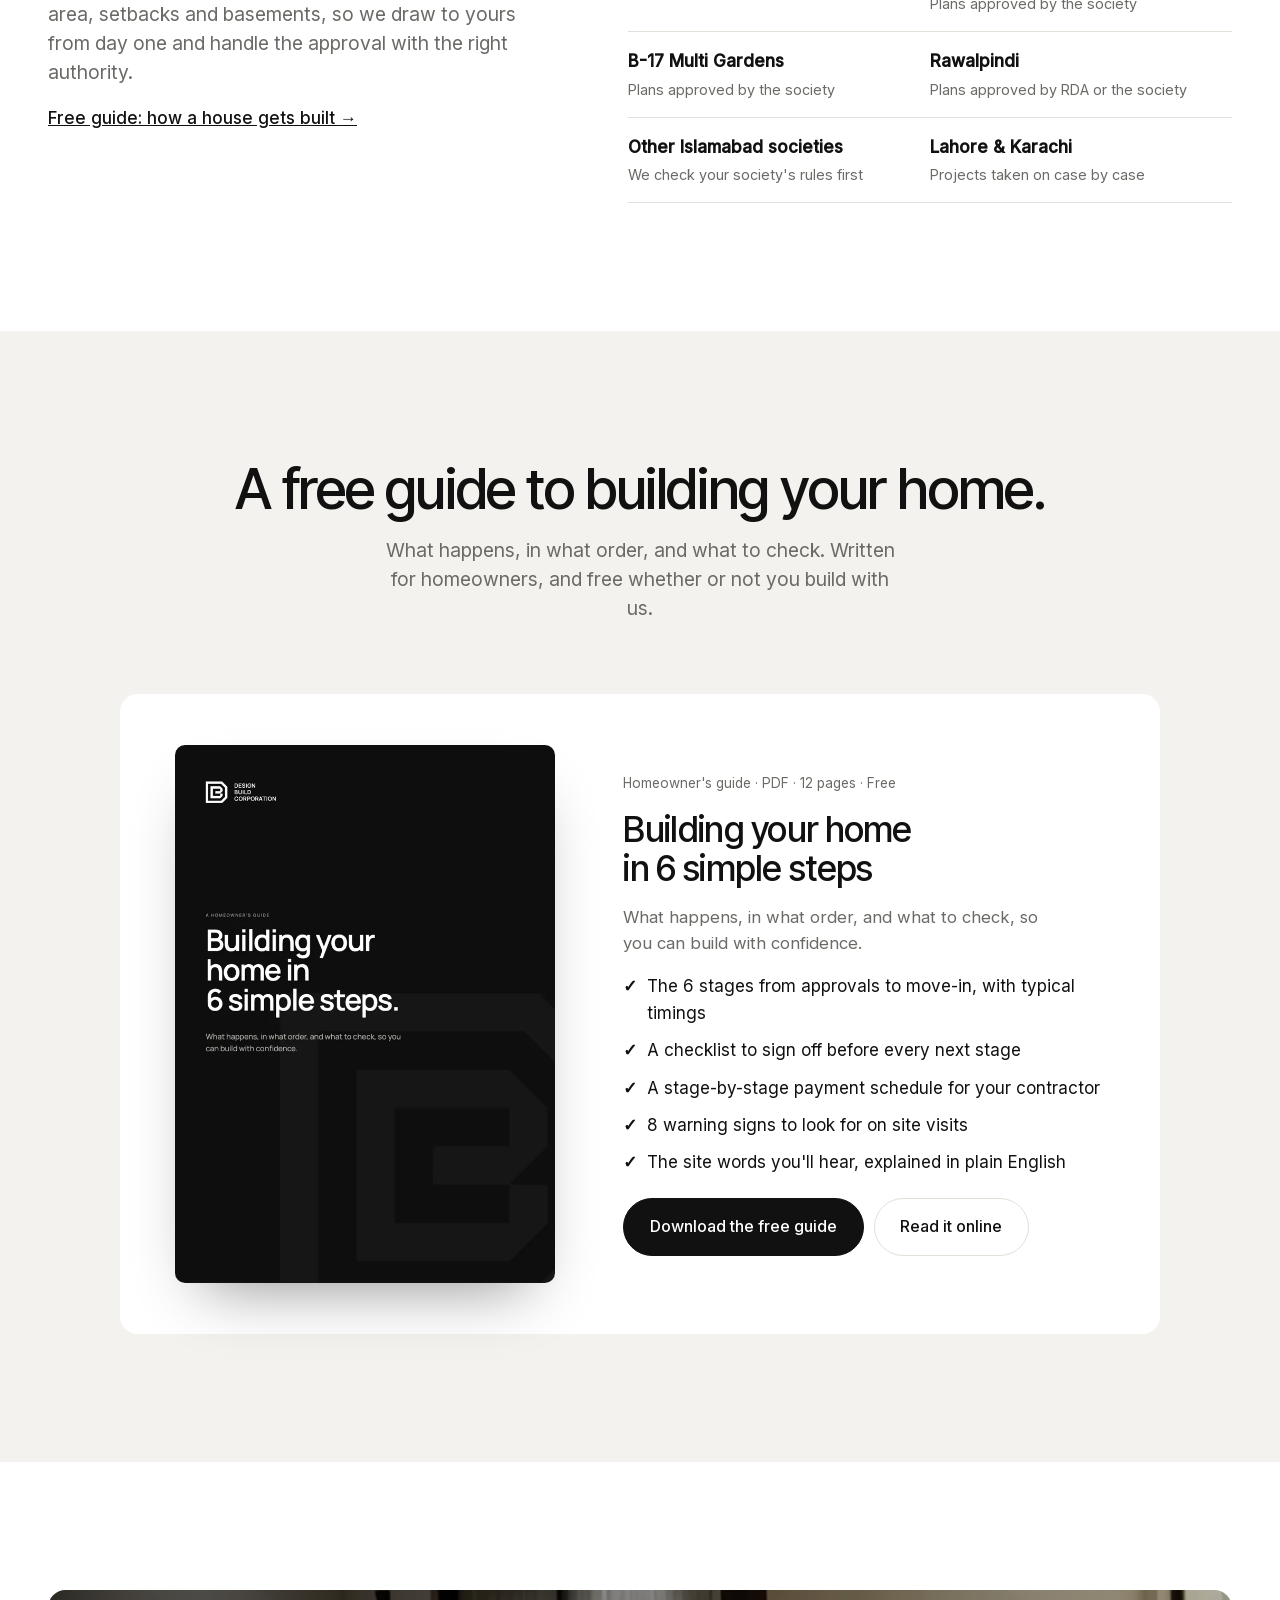
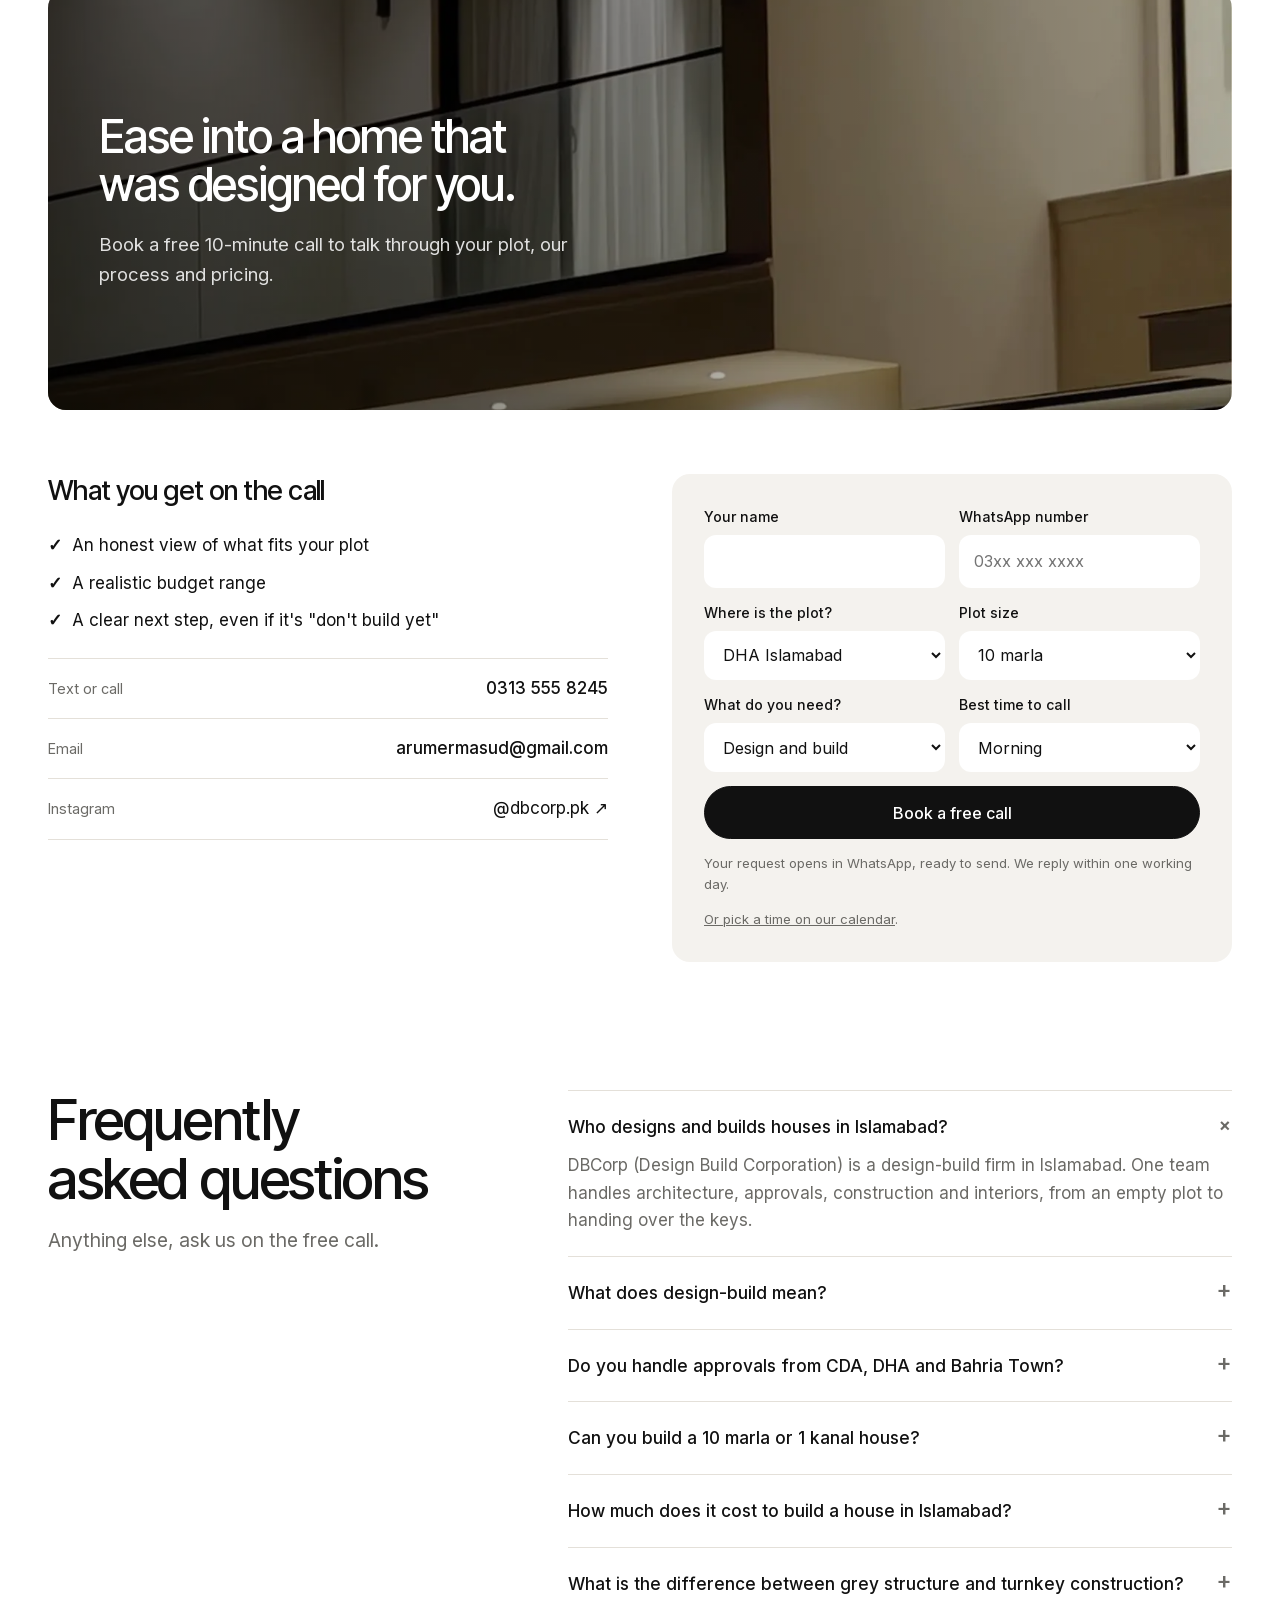
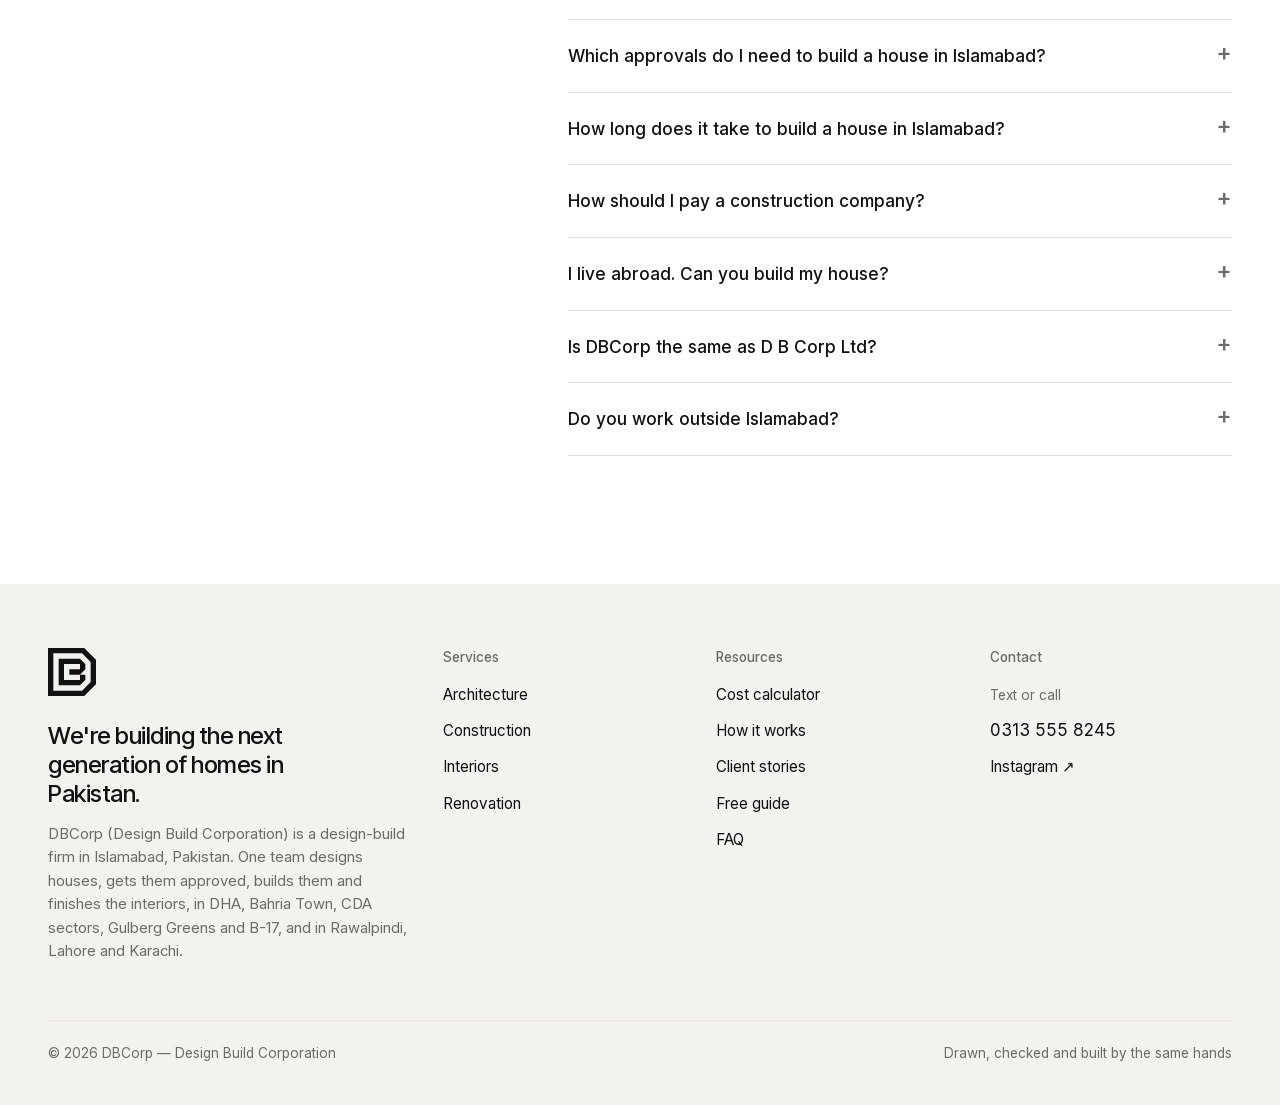
==== commit e11ee0f7: "Guide page: cover, summary and download only The full guide stays in the PDF. The page shows the cov" ====
--- a/index.html
+++ b/index.html
@@ -650,7 +650,7 @@
     <div class="areas-head">
       <h2>Construction across Islamabad.</h2>
       <p class="sub">We design and build houses all over Islamabad and Rawalpindi. Every society has its own rules for covered area, setbacks and basements, so we draw to yours from day one and handle the approval with the right authority.</p>
-      <p><a href="/guide">How a house gets built, step by step →</a></p>
+      <p><a href="/guide">Free guide: how a house gets built →</a></p>
     </div>
     <ul class="area-list">
         <li><strong>DHA Islamabad</strong><span>Plans approved by DHA</span></li>
@@ -761,7 +761,7 @@
       <details><summary>How much does it cost to build a house in Islamabad?</summary><p>It depends on plot size, covered area, your society's rules and the finish level you choose. Try our <a href="/cost-calculator">construction cost calculator</a> for a quick estimate, or get a realistic range for your plot on the free 10-minute call.</p></details>
       <details><summary>What is the difference between grey structure and turnkey construction?</summary><p>Grey structure is the foundation, columns, beams, slabs, brickwork, plaster and concealed pipes. Turnkey adds everything after that: flooring, doors and windows, bathrooms, kitchen, electrical fittings, paint and woodwork, so the house is ready to move into. We do both.</p></details>
       <details><summary>Which approvals do I need to build a house in Islamabad?</summary><p>Your building plan (the map) must be approved before construction starts, by the authority that governs your plot: CDA for sectors such as E, F, G and I, or the society itself in DHA, Bahria Town and most private housing schemes. When the house is finished you apply for a completion certificate. We prepare the drawings and handle the submission.</p></details>
-      <details><summary>How long does it take to build a house in Islamabad?</summary><p>About 12 to 16 months for a 10 marla, double-storey house. Planning and approvals take 1 to 3 months, then come the foundation, structure and roof, pipes and wiring, finishing, and final testing. Our <a href="/guide">free guide</a> breaks down every stage.</p></details>
+      <details><summary>How long does it take to build a house in Islamabad?</summary><p>About 12 to 16 months for a 10 marla, double-storey house. Planning and approvals take 1 to 3 months, then come the foundation, structure and roof, pipes and wiring, finishing, and final testing. Our <a href="/guide">free guide</a> covers every stage.</p></details>
       <details><summary>How should I pay a construction company?</summary><p>In stages, and only for finished, checked work. A fair schedule is 5% when the contract is signed, 10% after the foundation, 15% after each roof slab, 15% after pipes, wiring and plaster, 30% after finishing, 5% at handover, and the last 5% held for 6 to 12 months in case of defects.</p></details>
       <details><summary>I live abroad. Can you build my house?</summary><p>Yes. One firm and one contract means one point of contact, and you can follow every stage of the build from wherever you are.</p></details>
       <details><summary>Is DBCorp the same as D B Corp Ltd?</summary><p>No. DBCorp (Design Build Corporation) is a house design and construction firm based in Islamabad, Pakistan. It is not related to D B Corp Ltd, the Indian media company that publishes Dainik Bhaskar.</p></details>
